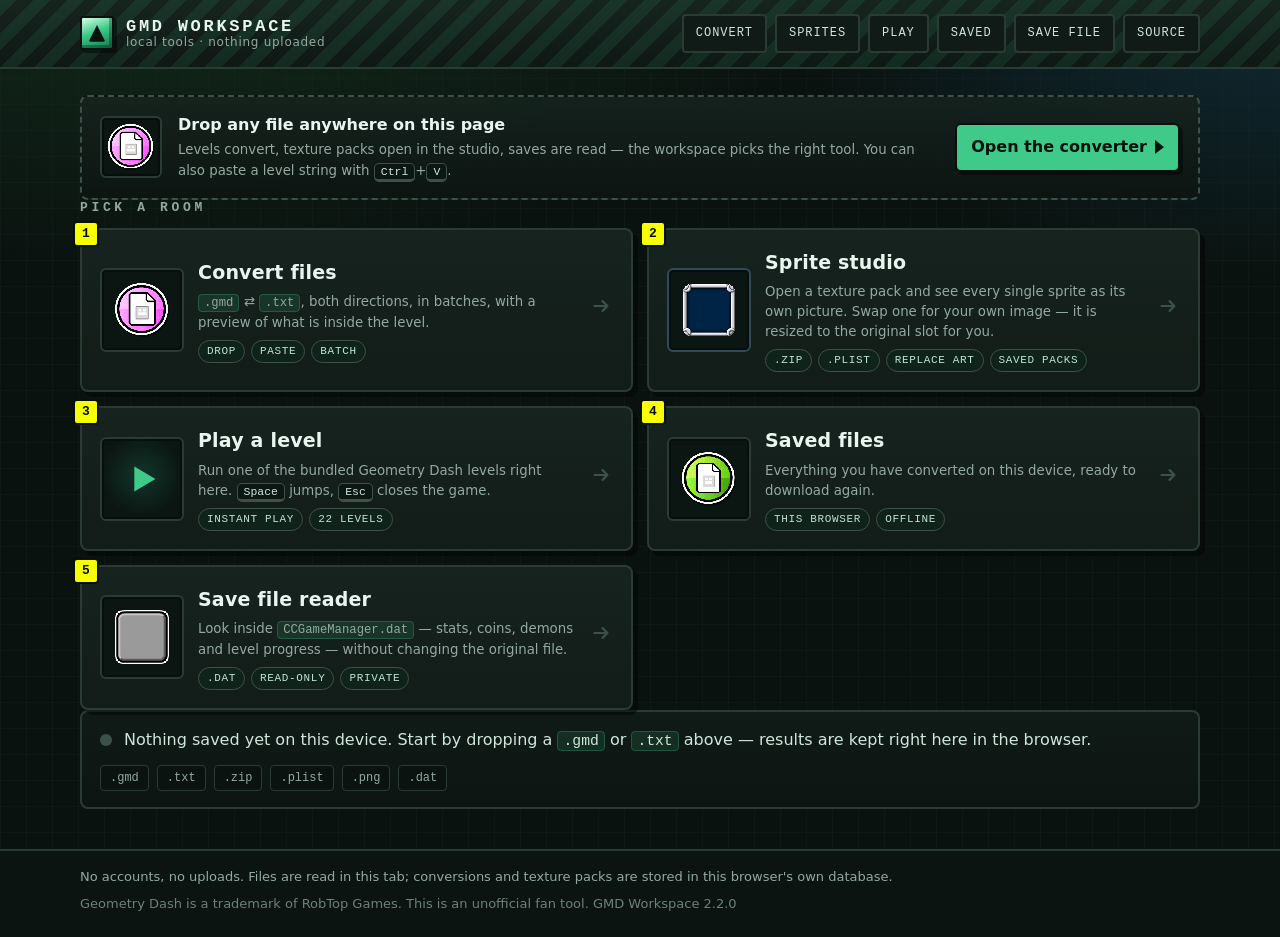
==== app/index.html @ dab75721 "feat(workspace): one page, one stylesheet — all five rooms merged The workspace is now a single docu" ====
<!doctype html>
<html lang="en">
<head>
  <meta charset="utf-8">
  <meta name="viewport" content="width=device-width, initial-scale=1">
  <meta name="theme-color" content="#0b1310">
  <meta name="application-name" content="GMD Workspace">
  <meta name="description" content="A local workspace for Geometry Dash files: convert .gmd and .txt, browse and replace texture-pack sprites, play levels, and read saves. Nothing is uploaded.">
  <meta name="color-scheme" content="dark">
  <link rel="manifest" href="./manifest.webmanifest">
  <link rel="icon" type="image/png" sizes="192x192" href="./assets/icons/icon-192.png">
  <link rel="apple-touch-icon" href="./assets/icons/icon-192.png">
  <title>GMD Workspace — local tools for Geometry Dash files</title>
  <link rel="stylesheet" href="./assets/workspace.css">
  <script src="./app-meta.js"></script>
  <!-- The bundled runtime ships its own inflate + the official level names. -->
  <script src="./play/assets/scripts/libs/pako.min.js"></script>
  <script src="./play/assets/scripts/game/allLevels.js"></script>
  <script>
    // If the module below never runs, say so in plain language instead of a blank page.
    (() => {
      const fail = message => {
        const root = document.getElementById("workspace-root");
        if (!root || root.dataset.ready === "yes") return;
        const box = document.getElementById("workspace-fatal");
        if (!box) return;
        box.hidden = false;
        const pre = box.querySelector("pre");
        if (pre) pre.textContent = String(message || "Unknown startup error").slice(0, 600);
      };
      window.addEventListener("error", event => fail(event.error?.stack || event.message));
      window.addEventListener("unhandledrejection", event => fail(event.reason?.stack || event.reason?.message || event.reason));
      setTimeout(() => fail("The workspace did not finish starting within 8 seconds."), 8000);
    })();
  </script>
  <script type="module" src="./workspace.js"></script>
</head>
<body>
  <svg class="sprite" aria-hidden="true" focusable="false">
    <symbol id="w-play" viewBox="0 0 24 24"><path d="M8 5.5v13l11-6.5z" fill="currentColor"/></symbol>
    <symbol id="w-arrow" viewBox="0 0 24 24"><path d="M5 12h12m0 0-4.5-4.5M17 12l-4.5 4.5" fill="none" stroke="currentColor" stroke-width="2" stroke-linecap="round" stroke-linejoin="round"/></symbol>
    <symbol id="w-key" viewBox="0 0 24 24"><rect x="3.5" y="7" width="17" height="10" rx="2.5" fill="none" stroke="currentColor" stroke-width="1.6"/></symbol>
    <symbol id="i-file" viewBox="0 0 24 24"><path d="M7 3h7l4 4v14H7z" fill="none" stroke="currentColor" stroke-width="1.7" stroke-linejoin="round"/><path d="M14 3v4h4" fill="none" stroke="currentColor" stroke-width="1.7" stroke-linejoin="round"/></symbol>
    <symbol id="i-copy" viewBox="0 0 24 24"><rect x="9" y="9" width="11" height="11" rx="2" fill="none" stroke="currentColor" stroke-width="1.7"/><path d="M15 6.5V6a2 2 0 0 0-2-2H6a2 2 0 0 0-2 2v7a2 2 0 0 0 2 2h.5" fill="none" stroke="currentColor" stroke-width="1.7"/></symbol>
    <symbol id="i-download" viewBox="0 0 24 24"><path d="M12 4v11m0 0 4-4m-4 4-4-4" fill="none" stroke="currentColor" stroke-width="1.8" stroke-linecap="round" stroke-linejoin="round"/><path d="M4 18.5h16" fill="none" stroke="currentColor" stroke-width="1.8" stroke-linecap="round"/></symbol>
    <symbol id="i-check" viewBox="0 0 24 24"><path d="M5 12.5 10 17 19 7" fill="none" stroke="currentColor" stroke-width="2.1" stroke-linecap="round" stroke-linejoin="round"/></symbol>
    <symbol id="i-alert" viewBox="0 0 24 24"><path d="M12 4.5 3.5 20h17z" fill="none" stroke="currentColor" stroke-width="1.7" stroke-linejoin="round"/><path d="M12 10v4.5" fill="none" stroke="currentColor" stroke-width="1.9" stroke-linecap="round"/><circle cx="12" cy="17.3" r="1" fill="currentColor"/></symbol>
    <symbol id="i-play" viewBox="0 0 24 24"><path d="M8 5.5v13l11-6.5z" fill="currentColor"/></symbol>
    <symbol id="i-close" viewBox="0 0 24 24"><path d="m6 6 12 12M18 6 6 18" fill="none" stroke="currentColor" stroke-width="1.9" stroke-linecap="round"/></symbol>
    <symbol id="i-zip" viewBox="0 0 24 24"><path d="M6 3h12v18H6z" fill="none" stroke="currentColor" stroke-width="1.7" stroke-linejoin="round"/><path d="M12 3v3m0 2v2m0 2v2" fill="none" stroke="currentColor" stroke-width="1.7" stroke-linecap="round"/><rect x="10.5" y="16" width="3" height="3" rx=".8" fill="currentColor"/></symbol>
    <symbol id="i-trash" viewBox="0 0 24 24"><path d="M5 7h14M10 7V4.8h4V7m-8 0 .9 12.2h10.2L18 7" fill="none" stroke="currentColor" stroke-width="1.7" stroke-linejoin="round" stroke-linecap="round"/></symbol>
    <symbol id="i-info" viewBox="0 0 24 24"><circle cx="12" cy="12" r="8.5" fill="none" stroke="currentColor" stroke-width="1.7"/><path d="M12 11v5.5" fill="none" stroke="currentColor" stroke-width="1.9" stroke-linecap="round"/><circle cx="12" cy="8" r="1" fill="currentColor"/></symbol>
    <symbol id="i-lock" viewBox="0 0 24 24"><rect x="5" y="10.5" width="14" height="9.5" rx="2" fill="none" stroke="currentColor" stroke-width="1.7"/><path d="M8.5 10.5V8a3.5 3.5 0 0 1 7 0v2.5" fill="none" stroke="currentColor" stroke-width="1.7"/></symbol>
    <symbol id="i-sparkle" viewBox="0 0 24 24"><path d="M12 3.5 13.7 9l5.3 1.7-5.3 1.7L12 18l-1.7-5.6L5 10.7 10.3 9z" fill="currentColor"/></symbol>
    <symbol id="i-swap" viewBox="0 0 24 24"><path d="M4 8h11m0 0-3-3m3 3-3 3M20 16H9m0 0 3-3m-3 3 3 3" fill="none" stroke="currentColor" stroke-width="1.8" stroke-linecap="round" stroke-linejoin="round"/></symbol>
    <symbol id="s-download" viewBox="0 0 24 24"><path d="M12 4v11m0 0 4-4m-4 4-4-4" fill="none" stroke="currentColor" stroke-width="1.8" stroke-linecap="round" stroke-linejoin="round"/><path d="M4 18.5h16" fill="none" stroke="currentColor" stroke-width="1.8" stroke-linecap="round"/></symbol>
    <symbol id="s-close" viewBox="0 0 24 24"><path d="m6 6 12 12M18 6 6 18" fill="none" stroke="currentColor" stroke-width="1.9" stroke-linecap="round"/></symbol>
    <symbol id="s-image" viewBox="0 0 24 24"><rect x="3.5" y="4.5" width="17" height="15" rx="2" fill="none" stroke="currentColor" stroke-width="1.7"/><path d="m5 17 5-5 3.5 3.5L16 13l3 3.5" fill="none" stroke="currentColor" stroke-width="1.7" stroke-linejoin="round"/><circle cx="9" cy="9" r="1.4" fill="currentColor"/></symbol>
    <symbol id="s-swap" viewBox="0 0 24 24"><path d="M4 8h11m0 0-3-3m3 3-3 3M20 16H9m0 0 3-3m-3 3 3 3" fill="none" stroke="currentColor" stroke-width="1.8" stroke-linecap="round" stroke-linejoin="round"/></symbol>
    <symbol id="s-undo" viewBox="0 0 24 24"><path d="M9 8H5V4" fill="none" stroke="currentColor" stroke-width="1.8" stroke-linecap="round" stroke-linejoin="round"/><path d="M5 8a8 8 0 1 1-1 6" fill="none" stroke="currentColor" stroke-width="1.8" stroke-linecap="round"/></symbol>
  </svg>

  <div id="workspace-root" data-ready="no" class="cabinet">
    <header class="cabinet-top">
      <div class="wrap cabinet-top-inner">
        <a class="wordmark" href="#home">
          <span class="wordmark-cube" aria-hidden="true"></span>
          <span class="wordmark-text"><strong>GMD WORKSPACE</strong><small>local tools · nothing uploaded</small></span>
        </a>
        <nav class="cabinet-nav" aria-label="Workspace">
          <a href="#convert" data-view-link="convert">Convert</a>
          <a href="#textures" data-view-link="textures">Sprites</a>
          <a href="#play" data-view-link="play">Play</a>
          <a href="#saved" data-view-link="saved">Saved</a>
          <a href="#save" data-view-link="save">Save file</a>
          <a href="https://github.com/flessan/gmd2txt" rel="noreferrer">Source</a>
        </nav>
      </div>
    </header>

    <main class="wrap cabinet-main">
      <!-- ------------------------------------------------------------- home -->
      <section class="view" id="view-home" data-view="home" aria-label="Workspace">
        <section class="intake" id="intake" aria-label="Drop a file">
          <div class="intake-slot" aria-hidden="true">
            <img src="./play/assets/sprites/import.png" alt="" width="46" height="46">
          </div>
          <div class="intake-copy">
            <strong>Drop any file anywhere on this page</strong>
            <small>Levels convert, texture packs open in the studio, saves are read — the workspace picks the right tool. You can also paste a level string with <kbd>Ctrl</kbd>+<kbd>V</kbd>.</small>
          </div>
          <a class="intake-go" href="#convert">Open the converter<span class="intake-arrow" aria-hidden="true"></span></a>
        </section>

        <section class="rooms" aria-labelledby="rooms-title">
          <h1 id="rooms-title" class="rooms-title">Pick a room</h1>
          <div class="room-grid">
            <a class="room" href="#convert" data-room="1">
              <span class="room-key" aria-hidden="true">1</span>
              <span class="room-art"><img src="./play/assets/sprites/import.png" alt="" width="54" height="54"></span>
              <span class="room-body">
                <strong>Convert files</strong>
                <small><code>.gmd</code> ⇄ <code>.txt</code>, both directions, in batches, with a preview of what is inside the level.</small>
                <span class="room-tags"><em>drop</em><em>paste</em><em>batch</em></span>
              </span>
              <span class="room-go" aria-hidden="true"><svg viewBox="0 0 24 24"><use href="#w-arrow"></use></svg></span>
            </a>

            <a class="room room-sprites" href="#textures" data-room="2">
              <span class="room-key" aria-hidden="true">2</span>
              <span class="room-art"><img src="./play/assets/sprites/square01_001.png" alt="" width="54" height="54"></span>
              <span class="room-body">
                <strong>Sprite studio</strong>
                <small>Open a texture pack and see every single sprite as its own picture. Swap one for your own image — it is resized to the original slot for you.</small>
                <span class="room-tags"><em>.zip</em><em>.plist</em><em>replace art</em><em>saved packs</em></span>
              </span>
              <span class="room-go" aria-hidden="true"><svg viewBox="0 0 24 24"><use href="#w-arrow"></use></svg></span>
            </a>

            <a class="room" href="#play" data-room="3">
              <span class="room-key" aria-hidden="true">3</span>
              <span class="room-art room-art-play"><svg viewBox="0 0 24 24" aria-hidden="true"><use href="#w-play"></use></svg></span>
              <span class="room-body">
                <strong>Play a level</strong>
                <small>Run one of the bundled Geometry Dash levels right here. <kbd>Space</kbd> jumps, <kbd>Esc</kbd> closes the game.</small>
                <span class="room-tags"><em>instant play</em><em>22 levels</em></span>
              </span>
              <span class="room-go" aria-hidden="true"><svg viewBox="0 0 24 24"><use href="#w-arrow"></use></svg></span>
            </a>

            <a class="room" href="#saved" data-room="4">
              <span class="room-key" aria-hidden="true">4</span>
              <span class="room-art"><img src="./play/assets/sprites/export.png" alt="" width="54" height="54"></span>
              <span class="room-body">
                <strong>Saved files</strong>
                <small id="saved-hint">Everything you have converted on this device, ready to download again.</small>
                <span class="room-tags"><em>this browser</em><em>offline</em></span>
              </span>
              <span class="room-go" aria-hidden="true"><svg viewBox="0 0 24 24"><use href="#w-arrow"></use></svg></span>
            </a>

            <a class="room" href="#save" data-room="5">
              <span class="room-key" aria-hidden="true">5</span>
              <span class="room-art"><img src="./play/assets/sprites/GJ_button_04.png" alt="" width="54" height="54"></span>
              <span class="room-body">
                <strong>Save file reader</strong>
                <small>Look inside <code>CCGameManager.dat</code> — stats, coins, demons and level progress — without changing the original file.</small>
                <span class="room-tags"><em>.dat</em><em>read-only</em><em>private</em></span>
              </span>
              <span class="room-go" aria-hidden="true"><svg viewBox="0 0 24 24"><use href="#w-arrow"></use></svg></span>
            </a>
          </div>
        </section>

        <section class="panel" aria-label="This browser">
          <div class="panel-row">
            <span class="panel-led" id="hub-led" aria-hidden="true"></span>
            <p id="hub-status">Checking what is already saved on this device…</p>
          </div>
          <ul class="formats" aria-label="Supported formats">
            <li>.gmd</li><li>.txt</li><li>.zip</li><li>.plist</li><li>.png</li><li>.dat</li>
          </ul>
        </section>
      </section>

      <!-- ---------------------------------------------------------- convert -->
      <section class="view" id="view-convert" data-view="convert" aria-label="Convert level files">
        <section class="hero">
          <h1>Convert Geometry Dash levels — both ways.</h1>
          <p class="lede">
            Drop a <strong>.gmd</strong> file to get the <strong>.txt</strong> level string inside it, or drop a
            <strong>.txt</strong> to build a <strong>.gmd</strong>. Nothing is uploaded — everything happens in this browser tab.
          </p>

          <div id="dropzone" class="drop">
            <span class="drop-icon"><svg class="icon"><use href="#i-file"></use></svg></span>
            <span class="drop-title">Drop your level files here</span>
            <span class="drop-hint">.gmd and .txt · you can drop several at once</span>
            <span class="drop-actions">
              <span class="btn primary" data-role="choose">
                <svg class="icon"><use href="#i-file"></use></svg>Choose files</span>
              <button type="button" class="btn ghost" id="paste-open">
                <svg class="icon"><use href="#i-copy"></use></svg>Paste level text</button>
            </span>
          </div>

          <p class="samples">
            <svg class="icon"><use href="#i-sparkle"></use></svg>
            <label for="sample-select">No file handy? Try a sample level</label>
            <select id="sample-select" aria-label="Load a sample Geometry Dash level"><option value="">Choose a level…</option></select>
          </p>

          <ol class="steps" id="steps">
            <li><span class="step-num">1</span>Drop a <strong>.gmd</strong> or <strong>.txt</strong> level file</li>
            <li><span class="step-num">2</span>We convert it instantly — nothing to set up</li>
            <li><span class="step-num">3</span>Copy the text or download the file</li>
          </ol>
        </section>

        <section id="results" class="results" aria-live="polite" hidden>
          <div class="section-head">
            <h2 id="results-title">Your files</h2>
            <div class="section-actions">
              <button type="button" class="btn ghost small" id="download-all" hidden>
                <svg class="icon"><use href="#i-zip"></use></svg>Download all as .zip</button>
              <button type="button" class="btn link small" id="clear-results">Clear list</button>
            </div>
          </div>
          <div id="result-list" class="result-list"></div>
        </section>

        <section class="help">
          <h2>Questions people actually ask</h2>
          <div class="faq">
            <details>
              <summary>What is a .gmd file?</summary>
              <p>A <strong>.gmd</strong> file is a Geometry Dash level export. It holds the level's data plus its name, creator and song. Tools and mods such as GDShare can import it.</p>
            </details>
            <details>
              <summary>What is a .txt level string?</summary>
              <p>A <strong>.txt</strong> level string is the raw level text. It usually looks like random letters starting with <code>H4sI…</code> because the game compresses it. It is what tools and modded clients that accept level strings expect, and it is a good plain-text backup of a level.</p>
            </details>
            <details>
              <summary>Is my file uploaded anywhere?</summary>
              <p>No. There is no server in this app. Your files are read and converted inside your browser tab, and they keep working if you go offline.</p>
            </details>
            <details>
              <summary>Can I convert the other way too?</summary>
              <p>Yes. Drop a <strong>.txt</strong> file (or paste level text) and you get a <strong>.gmd</strong> file, with the level's name, creator and song filled in automatically when the file contains them.</p>
            </details>
            <details>
              <summary>I dropped a file and nothing happened.</summary>
              <p>Levels convert here; a save file such as <code>CCGameManager.dat</code> is read in the <a href="#save">save file reader</a>, and a texture pack opens in the <a href="#textures">sprite studio</a>. Every room is on the same page — use the menu at the top.</p>
            </details>
            <details>
              <summary>Why is my .txt file so hard to read?</summary>
              <p>That is normal — level strings are compressed. Open <em>Details</em> on a result and choose <em>Readable text</em> to see the decoded version.</p>
            </details>
            <details>
              <summary>Where did my converted files go?</summary>
              <p>Downloads go wherever your browser saves downloads. The app also keeps a private copy of your last conversions in this browser's storage (see <a href="#saved">Saved files</a>) so you can download them again. Deleting them there does not touch your original files.</p>
            </details>
          </div>
        </section>
      </section>

      <!-- --------------------------------------------------------- textures -->
      <section class="view" id="view-textures" data-view="textures" aria-label="Sprite studio">
        <div class="studio-bar">
          <div class="studio-title">
            <strong>Sprite studio</strong>
            <span id="pack-name">No pack open</span>
          </div>
          <div class="studio-actions">
            <button type="button" class="btn ghost" id="open-pack">Open pack…</button>
            <button type="button" class="btn ghost" id="open-sprites" hidden>Import PNG / PLIST</button>
            <button type="button" class="btn primary" id="download-pack" hidden>Download updated pack (.zip)</button>
          </div>
        </div>

        <p class="studio-status" id="studio-status">Drop a <code>.zip</code>, <code>.png</code> or <code>.plist</code> anywhere on this page.</p>

        <section class="saved-packs" id="saved-packs" hidden></section>

        <section class="empty" id="empty-state">
          <div class="empty-slot"><img src="./play/assets/sprites/import.png" alt="" width="56" height="56"></div>
          <h1>Open a texture pack to see every sprite</h1>
          <p>Drop a <code>.zip</code> texture pack, a matching <code>.png</code> + <code>.plist</code> pair, or loose sprite images anywhere on this page. Every sprite in the atlas is cut out and shown as its own picture, with its real pixel size.</p>
          <div class="empty-actions">
            <button type="button" class="btn primary" id="choose-pack">Choose files</button>
            <button type="button" class="btn ghost" id="choose-folder">Choose a folder</button>
            <button type="button" class="btn ghost" id="open-bundled">Try the bundled game sheets</button>
          </div>
          <small class="empty-note">Everything stays in this browser. Replacing a sprite never touches your original files.</small>
        </section>

        <section class="browser" id="browser" hidden>
          <div class="toolbar">
            <label class="search-wrap">
              <input id="sprite-search" class="search" type="search" placeholder="Search sprites by name" aria-label="Search sprites by name">
            </label>
            <label class="select-wrap">Sheet
              <select id="sheet-filter"></select>
            </label>
            <label class="select-wrap">Sort
              <select id="sprite-sort">
                <option value="sheet">Sheet order</option>
                <option value="name">Name</option>
                <option value="size-desc">Biggest first</option>
                <option value="size-asc">Smallest first</option>
                <option value="edited">Edited first</option>
              </select>
            </label>
            <label class="check-wrap"><input type="checkbox" id="only-edited"> Edited only</label>
            <span class="count" id="sprite-count"></span>
            <button type="button" class="btn ghost small" id="split-sheet" hidden>Export this sheet as separate PNGs (.zip)</button>
          </div>

          <div class="grid" id="sprite-grid" role="list"></div>
          <button type="button" class="btn ghost load-more" id="load-more" hidden>Show more sprites</button>
        </section>

        <section class="detail" id="detail" hidden aria-label="Sprite details">
          <div class="detail-head">
            <div class="detail-name">
              <strong id="detail-title">Sprite</strong>
              <span id="detail-sub" class="muted"></span>
            </div>
            <div class="detail-head-actions">
              <button type="button" class="btn ghost small" id="detail-download">Download this PNG</button>
              <button type="button" class="btn ghost small danger" id="detail-revert" hidden>Undo my replacement</button>
              <button type="button" class="btn ghost small" id="detail-close">Close</button>
            </div>
          </div>

          <div class="detail-body">
            <figure class="detail-preview">
              <div class="checker"><canvas id="detail-canvas" role="img" aria-label="Sprite preview"></canvas></div>
              <figcaption id="detail-caption" class="muted"></figcaption>
            </figure>

            <dl class="facts" id="detail-facts"></dl>

            <div class="replace">
              <h2>Replace this sprite</h2>
              <p class="muted">Choose a picture — it is scaled to fit this sprite's slot for you. The rest of the pack is untouched, and you can undo at any time.</p>
              <div class="replace-drop" id="replace-drop">
                <input type="file" id="replace-input" accept="image/*" hidden>
                <button type="button" class="btn primary" id="replace-choose">Choose an image</button>
                <span class="muted small">or drop it here</span>
              </div>
              <div class="replace-preview" id="replace-preview" hidden>
                <figure>
                  <div class="checker small"><img id="replace-source" alt="Your image"></div>
                  <figcaption id="replace-source-caption" class="muted"></figcaption>
                </figure>
                <span class="replace-arrow" aria-hidden="true">→</span>
                <figure>
                  <div class="checker small"><canvas id="replace-result" role="img" aria-label="Result in the sprite slot"></canvas></div>
                  <figcaption id="replace-result-caption" class="muted"></figcaption>
                </figure>
              </div>
              <div class="replace-modes" id="replace-modes" hidden role="radiogroup" aria-label="How the image fits">
                <label><input type="radio" name="fit" value="contain" checked> Fit inside <small>whole picture, transparent edges</small></label>
                <label><input type="radio" name="fit" value="cover"> Fill the slot <small>keeps the middle, crops the rest</small></label>
                <label><input type="radio" name="fit" value="stretch"> Stretch to size <small>fills exactly, may distort</small></label>
                <label><input type="radio" name="fit" value="exact"> Keep as-is <small>only if it is already the same size</small></label>
              </div>
              <div class="replace-actions" id="replace-actions" hidden>
                <button type="button" class="btn primary" id="replace-apply">Use this image</button>
                <button type="button" class="btn ghost" id="replace-cancel">Cancel</button>
              </div>
            </div>
          </div>
        </section>
      </section>

      <!-- ------------------------------------------------------------- play -->
      <section class="view" id="view-play" data-view="play" aria-label="Play a level">
        <div class="view-head">
          <h1>Play a level</h1>
          <p class="lede">The bundled Geometry Dash runtime runs here, inside the workspace. <kbd>Space</kbd> jumps, <kbd>Esc</kbd> closes the game. Nothing to install.</p>
        </div>
        <div class="level-grid" id="level-grid" role="list"></div>
      </section>

      <!-- ------------------------------------------------------------ saved -->
      <section class="view" id="view-saved" data-view="saved" aria-label="Saved files">
        <div class="view-head">
          <h1>Saved files <span class="badge" id="saved-count">0</span></h1>
          <p class="lede">Your converted levels stay on this device so you can grab them again later — even offline. Deleting them here never touches your original files.</p>
        </div>
        <div class="saved-body">
          <ul id="saved-list" class="saved-list"></ul>
          <div class="saved-foot">
            <span id="saved-size" class="muted small"></span>
            <button type="button" class="btn link small" id="clear-saved">Delete saved files</button>
          </div>
        </div>
      </section>

      <!-- ------------------------------------------------------- save reader -->
      <section class="view" id="view-save" data-view="save" aria-label="Save file reader">
        <div class="view-head">
          <h1>Save file reader</h1>
          <p class="lede">Drop <code>CCGameManager.dat</code> (or any <code>.dat</code> from Geometry Dash) to read your stats, coins, demons and level progress. The file is only read — nothing is written back.</p>
        </div>
        <div class="save-drop" id="save-drop">
          <input type="file" id="save-input" accept=".dat,application/octet-stream" hidden>
          <span class="save-drop-icon" aria-hidden="true"><svg class="icon"><use href="#i-lock"></use></svg></span>
          <span class="save-drop-title">Drop a <code>.dat</code> save file here</span>
          <span class="save-drop-hint">or</span>
          <button type="button" class="btn primary" id="save-choose">Choose a save file</button>
        </div>
        <div id="save-report" class="save-report" hidden></div>
      </section>

      <div id="workspace-fatal" class="fatal" hidden>
        <h2>The workspace could not start</h2>
        <p>Your browser loaded this page but did not run the app. Open it from a normal web address (http:// or https://) rather than a file, then reload.</p>
        <details><summary>Technical detail</summary><pre></pre></details>
      </div>
    </main>

    <footer class="cabinet-foot">
      <div class="wrap">
        <p>No accounts, no uploads. Files are read in this tab; conversions and texture packs are stored in this browser's own database.</p>
        <p class="cabinet-foot-meta">Geometry Dash is a trademark of RobTop Games. This is an unofficial fan tool. <span id="version-label"></span></p>
      </div>
    </footer>
  </div>

  <dialog id="paste-dialog" class="sheet">
    <form method="dialog" class="sheet-inner" id="paste-form">
      <div class="sheet-head">
        <h2>Paste a level string</h2>
        <button type="button" class="btn icon ghost" data-close aria-label="Close">
          <svg class="icon"><use href="#i-close"></use></svg></button>
      </div>
      <p class="muted">Copy a level string out of Geometry Dash or another tool, paste it below, and press Convert. It usually starts with <code>H4sI</code>, but readable level text works too.</p>
      <textarea id="paste-text" rows="7" spellcheck="false" placeholder="H4sIAAAAAAAAA…" aria-label="Level string"></textarea>
      <div class="sheet-actions">
        <span class="muted small" id="paste-status"></span>
        <span class="spacer"></span>
        <button type="button" class="btn ghost" data-close>Cancel</button>
        <button type="submit" class="btn primary" id="paste-convert">
          <svg class="icon"><use href="#i-swap"></use></svg>Convert</button>
      </div>
    </form>
  </dialog>

  <section id="player-overlay" class="player-overlay is-parked" role="dialog" aria-modal="true" aria-label="Level preview" tabindex="-1">
    <div class="player-bar">
      <span class="player-title" id="player-title">Level preview</span>
      <span class="player-status muted small" id="player-status"></span>
      <span class="spacer"></span>
      <button type="button" class="btn ghost small" id="player-close">
        <svg class="icon"><use href="#i-close"></use></svg>Close</button>
    </div>
    <div class="player-viewport">
      <div id="player-stage" class="player-stage"></div>
      <div class="player-loading" id="player-loading">
        <span class="spinner" aria-hidden="true"></span>
        <p>Starting the bundled Geometry Dash runtime…</p>
        <small id="player-loading-hint">Levels start by themselves — no extra clicks needed.</small>
      </div>
    </div>
  </section>

  <div id="toasts" class="toasts" aria-live="polite" aria-atomic="false"></div>
  <div id="studio-toast" class="studio-toast" role="status" aria-live="polite" hidden></div>

  <input type="file" id="file-input" accept=".gmd,.txt,text/plain,application/octet-stream" multiple hidden>
  <input type="file" id="pack-input" accept=".zip,.png,.plist,image/png,application/zip,application/xml,text/xml" multiple hidden>
  <input type="file" id="folder-input" accept=".zip,.png,.plist,image/png,application/zip,application/xml,text/xml" webkitdirectory directory multiple hidden>
</body>
</html>
---- app/assets/workspace.css ----
/* GMD Workspace — the single stylesheet for the whole application.
 *
 * One page, one stylesheet: the shell and every room live in this file.
 *   · shell ............... cabinet, intake, rooms, panels (the landing view)
 *   · shared controls ..... buttons, form controls, focus rings
 *   · rooms ............... converter (+ saved files), sprite studio, play, save reader
 *   · page-level .......... paste dialog, player overlay, toasts
 *
 * No external fonts, so the workspace looks the same offline. */

/* GMD Workspace — the landing cabinet.
   Deliberately not a marketing page: it reads like the front panel of a piece
   of kit. Hard edges, chunky pressable buttons, GD-palette accents, and the
   bundled sprite art doing the artwork. No web fonts, so it works offline. */

:root {
  color-scheme: dark;
  --ink: #e9f5ef;
  --muted: #93a9a0;
  --panel: #121c18;
  --panel-2: #16231e;
  --panel-3: #0d1512;
  --line: #2a3b33;
  --line-bright: #3c5248;
  --green: #3fca8a;
  --green-deep: #0f7a4d;
  --blue: #3cadf5;
  --danger: #ef8b83;
  --gold: #f8ff00;
  --shadow: 5px 5px 0 rgba(0, 0, 0, .45);
  --mono: ui-monospace, SFMono-Regular, "SF Mono", Menlo, Consolas, "Liberation Mono", monospace;
  font-family: system-ui, -apple-system, "Segoe UI", Roboto, "Helvetica Neue", Arial, sans-serif;
  -webkit-text-size-adjust: 100%;
}

* { box-sizing: border-box; }
[hidden] { display: none !important; }
html, body { margin: 0; padding: 0; }
body {
  min-height: 100vh;
  color: var(--ink);
  background:
    radial-gradient(1200px 600px at 12% -10%, #14301f 0%, transparent 60%),
    radial-gradient(900px 500px at 100% 0%, #102a35 0%, transparent 55%),
    repeating-linear-gradient(0deg, rgba(255,255,255,.022) 0 1px, transparent 1px 26px),
    repeating-linear-gradient(90deg, rgba(255,255,255,.022) 0 1px, transparent 1px 26px),
    #0a120f;
}
.wrap { width: min(1120px, 100% - 40px); margin: 0 auto; }
img { image-rendering: pixelated; }
.sprite { position: absolute; width: 0; height: 0; overflow: hidden; }
a { color: inherit; }
code, kbd { font-family: var(--mono); font-size: .92em; }
code { background: rgba(63, 202, 138, .12); border: 1px solid rgba(63, 202, 138, .25); border-radius: 4px; padding: 1px 5px; }
kbd {
  background: #0c1613; border: 1px solid var(--line-bright); border-bottom-width: 3px;
  border-radius: 5px; padding: 1px 6px; font-size: .86em; color: #cfe6db;
}

/* ---------------------------------------------------------------- top bar */
.cabinet-top {
  border-bottom: 2px solid var(--line);
  background:
    repeating-linear-gradient(135deg, rgba(63, 202, 138, .10) 0 12px, transparent 12px 24px),
    linear-gradient(180deg, #16241e, #0e1815);
}
.cabinet-top-inner { display: flex; align-items: center; gap: 16px; padding: 14px 0; flex-wrap: wrap; }
.wordmark { display: flex; align-items: center; gap: 12px; text-decoration: none; }
.wordmark-cube {
  width: 34px; height: 34px; flex: none; border-radius: 3px;
  background: linear-gradient(160deg, #d8ffe9, var(--green) 45%, var(--green-deep));
  border: 2px solid #07110d; box-shadow: inset -3px -3px 0 rgba(0, 0, 0, .28), 3px 3px 0 rgba(0, 0, 0, .45);
  position: relative;
}
.wordmark-cube::after {
  content: ""; position: absolute; inset: 22% 22% 22% 22%;
  background: #07110d; border-radius: 2px;
  clip-path: polygon(50% 0, 100% 100%, 0 100%);
}
.wordmark-text { display: flex; flex-direction: column; line-height: 1.15; }
.wordmark-text strong { font-family: var(--mono); font-size: 17px; letter-spacing: .16em; }
.wordmark-text small { color: var(--muted); font-size: 12px; letter-spacing: .06em; }
.cabinet-nav { margin-left: auto; display: flex; gap: 8px; flex-wrap: wrap; }
.cabinet-nav a {
  font-family: var(--mono); font-size: 12px; letter-spacing: .08em; text-transform: uppercase;
  text-decoration: none; color: #cfe6db; padding: 8px 12px; border: 2px solid var(--line); border-radius: 4px;
  background: #101a16;
}
.cabinet-nav a:hover { border-color: var(--green); color: var(--green); }

.cabinet-main { padding: 26px 0 40px; display: grid; gap: 26px; }

/* ---------------------------------------------------------------- intake */
.intake {
  display: grid; grid-template-columns: auto 1fr auto; align-items: center; gap: 16px;
  padding: 16px 18px;
  border: 2px dashed var(--line-bright); border-radius: 8px;
  background: linear-gradient(180deg, rgba(22, 35, 30, .92), rgba(13, 21, 18, .92));
  transition: border-color .12s ease, background .12s ease, transform .12s ease;
}
.intake.is-over {
  border-color: var(--green); border-style: solid;
  background: linear-gradient(180deg, rgba(27, 58, 44, .95), rgba(13, 30, 23, .95));
  transform: translateY(-1px);
}
.intake-slot {
  width: 62px; height: 62px; display: grid; place-items: center; flex: none;
  border: 2px solid var(--line); border-radius: 6px; background: #0b1512;
  box-shadow: inset 0 0 0 2px rgba(0,0,0,.4);
}
.intake-copy { display: grid; gap: 3px; min-width: 0; }
.intake-copy strong { font-size: 16px; }
.intake-copy small { color: var(--muted); }
.intake-go {
  display: inline-flex; align-items: center; gap: 8px; text-decoration: none; white-space: nowrap;
  font-weight: 700; color: #06120d; background: var(--green);
  border: 2px solid #07110d; border-radius: 6px; padding: 10px 14px; box-shadow: 3px 3px 0 rgba(0,0,0,.45);
}
.intake-go:hover { background: #55d99a; }
.intake-arrow { width: 0; height: 0; border-left: 9px solid currentColor; border-top: 7px solid transparent; border-bottom: 7px solid transparent; }

/* ----------------------------------------------------------------- rooms */
.rooms-title {
  font-family: var(--mono); font-size: 13px; letter-spacing: .28em; text-transform: uppercase;
  color: var(--muted); margin: 0 0 12px; font-weight: 600;
}
.room-grid { display: grid; grid-template-columns: repeat(2, minmax(0, 1fr)); gap: 14px; }
.room {
  position: relative; display: grid; grid-template-columns: auto 1fr auto; align-items: center; gap: 14px;
  padding: 18px 16px 18px 18px; min-height: 118px;
  text-decoration: none; color: inherit;
  border: 2px solid var(--line); border-radius: 8px;
  background: linear-gradient(180deg, var(--panel-2), var(--panel));
  box-shadow: var(--shadow);
  transition: transform .08s ease, box-shadow .08s ease, border-color .12s ease;
}
.room:hover { border-color: var(--green); transform: translate(-1px, -1px); box-shadow: 7px 7px 0 rgba(0,0,0,.45); }
.room:active { transform: translate(3px, 3px); box-shadow: 2px 2px 0 rgba(0,0,0,.45); }
.room:focus-visible { outline: 3px solid var(--blue); outline-offset: 3px; }
.room-key {
  position: absolute; top: -9px; left: -9px; width: 26px; height: 26px;
  display: grid; place-items: center; font-family: var(--mono); font-size: 13px; font-weight: 700;
  color: #06120d; background: var(--gold); border: 2px solid #07110d; border-radius: 4px;
}
.room-art {
  width: 84px; height: 84px; flex: none; display: grid; place-items: center;
  border: 2px solid var(--line); border-radius: 6px; background: #0b1512;
  box-shadow: inset 0 0 0 2px rgba(0,0,0,.35);
}
.room-art img { max-width: 62px; max-height: 62px; }
.room-art-play { color: var(--green); background: radial-gradient(circle at 50% 45%, #12352a, #0b1512 70%); }
.room-art-play svg { width: 46px; height: 46px; }
.room-body { display: grid; gap: 5px; min-width: 0; }
.room-body strong { font-size: 19px; letter-spacing: .01em; }
.room-body small { color: var(--muted); line-height: 1.5; }
.room-tags { display: flex; flex-wrap: wrap; gap: 6px; margin-top: 2px; }
.room-tags em {
  font-style: normal; font-family: var(--mono); font-size: 11px; letter-spacing: .06em; text-transform: uppercase;
  color: #bfe3d2; background: #10231b; border: 1px solid var(--line-bright); border-radius: 999px; padding: 2px 8px;
}
.room-go { color: var(--line-bright); }
.room:hover .room-go { color: var(--green); }
.room-go svg { width: 26px; height: 26px; }
.room-sprites .room-art { border-color: #2f4a58; }

/* ----------------------------------------------------------------- panel */
.panel {
  display: grid; gap: 12px; padding: 16px 18px;
  border: 2px solid var(--line); border-radius: 8px; background: linear-gradient(180deg, #101a16, #0c1512);
}
.panel-row { display: flex; align-items: center; gap: 12px; }
.panel-row p { margin: 0; color: #cfe6db; }
.panel-led {
  width: 12px; height: 12px; flex: none; border-radius: 50%;
  background: var(--green); box-shadow: 0 0 0 3px rgba(63, 202, 138, .18), 0 0 10px rgba(63, 202, 138, .8);
}
.panel-led.is-empty { background: var(--line-bright); box-shadow: none; }
.panel a { color: var(--green); }
.formats { list-style: none; display: flex; flex-wrap: wrap; gap: 8px; margin: 0; padding: 0; }
.formats li {
  font-family: var(--mono); font-size: 12px; color: var(--muted);
  border: 1px solid var(--line); border-radius: 4px; padding: 3px 9px; background: #0a1310;
}

/* ------------------------------------------------------------------ foot */
.cabinet-foot { border-top: 2px solid var(--line); background: #0b1411; }
.cabinet-foot .wrap { padding: 16px 0 22px; display: grid; gap: 6px; }
.cabinet-foot p { margin: 0; color: var(--muted); font-size: 13px; line-height: 1.6; }
.cabinet-foot-meta { color: #6d8078 !important; }

/* ----------------------------------------------------------------- toast */

/* ----------------------------------------------------------------- fatal */
.fatal { border: 2px solid #6b2e2a; background: #1d1210; border-radius: 8px; padding: 18px; }
.fatal h2 { margin: 0 0 8px; font-size: 20px; }
.fatal p { color: #f0c9c5; margin: 0 0 10px; }
.fatal pre { overflow: auto; font-size: 12px; color: #ffd9d5; }

/* ------------------------------------------------------------ responsive */
@media (max-width: 860px) {
  .room-grid { grid-template-columns: minmax(0, 1fr); }
  .intake { grid-template-columns: auto 1fr; }
  .intake-go { grid-column: 1 / -1; justify-content: center; }
}
@media (max-width: 520px) {
  .wrap { width: min(1120px, 100% - 24px); }
  .room { min-height: 0; padding: 14px; }
  .room-art { width: 62px; height: 62px; }
  .room-art img { max-width: 46px; max-height: 46px; }
  .room-body strong { font-size: 17px; }
  .wordmark-text strong { font-size: 15px; }
}

@media (prefers-reduced-motion: reduce) {
  .room, .intake { transition: none; }
}

/* ------------------------------------------------- one page, five rooms */
/* Primitives the rooms share. */
h1, h2, h3 { margin: 0; line-height: 1.25; letter-spacing: -.01em; }
p { margin: 0; }
button { font: inherit; color: inherit; }
body { font-size: 16px; line-height: 1.55; }
.muted { color: var(--muted); }
.small { font-size: 13px; }
.spacer { flex: 1 1 auto; }
.icon { width: 18px; height: 18px; flex: 0 0 auto; }
/* The workspace is a single page: these sections are the rooms. */
.view { display: none; }
.view.is-active { display: block; }
.view-head { display: grid; gap: 6px; margin: 0 0 18px; }
.view-head h1 { font-size: clamp(24px, 4vw, 32px); }
.cabinet-nav a[aria-current="page"] { border-color: var(--green); color: var(--green); background: rgba(63, 202, 138, .12); }
.cabinet-main { min-height: 60vh; }
#view-convert.is-active { display: grid; gap: 34px; align-content: start; }
#view-textures.is-active { display: grid; gap: 18px; align-content: start; }
#view-play.is-active, #view-save.is-active, #view-saved.is-active { display: grid; gap: 18px; align-content: start; }
.view-head { margin-bottom: 0; }

/* ------------------------------------------------------------ controls */
.btn {
  display: inline-flex; align-items: center; justify-content: center; gap: 8px;
  font: inherit; font-weight: 600; cursor: pointer; color: var(--ink); text-decoration: none;
  background: #182620; border: 2px solid var(--line-bright); border-radius: 6px; padding: 9px 14px;
  white-space: nowrap;
  transition: border-color .14s ease, color .14s ease, background .14s ease, transform .06s ease;
}
.btn:hover { border-color: var(--green); color: var(--green); }
.btn:active { transform: translate(2px, 2px); }
.btn:focus-visible { outline: 3px solid var(--blue); outline-offset: 2px; }
.btn.primary { background: var(--green); border-color: #07110d; color: #06120d; }
.btn.primary:hover { background: #55d99a; color: #06120d; }
.btn.ghost { background: #101a16; }
.btn.danger { color: var(--danger); border-color: #4d2a27; }
.btn.danger:hover { color: #ffb3ad; border-color: var(--danger); }
.btn.link { border-color: transparent; background: transparent; color: var(--muted); padding: 8px 6px; text-decoration: underline; text-underline-offset: 3px; }
.btn.link:hover { color: var(--green); }
.btn.small { padding: 6px 10px; font-size: 13px; }
.btn.small.is-active { border-color: var(--blue); color: var(--blue); }
.btn.icon { padding: 8px; }
.btn[disabled] { opacity: .55; pointer-events: none; }

select, textarea, input[type="text"], input[type="search"] {
  font: inherit; color: var(--ink); background: #0e1a15;
  border: 2px solid var(--line-bright); border-radius: 6px; padding: 8px 10px;
}
select:focus-visible, textarea:focus-visible, input:focus-visible,
summary:focus-visible, .btn:focus-visible { outline: 3px solid color-mix(in srgb, var(--green) 55%, transparent); outline-offset: 2px; }

/* The studio keeps its own plain-language toast; keep it clear of the stack. */
.studio-toast { bottom: 88px; }

/* ------------------------------------------------------------- play room */
.level-grid { display: grid; grid-template-columns: repeat(auto-fill, minmax(250px, 1fr)); gap: 12px; }
.level {
  display: grid; grid-template-columns: auto 1fr auto; align-items: center; gap: 12px;
  padding: 12px 14px; text-align: left; cursor: pointer; color: inherit; font: inherit;
  background: var(--panel); border: 2px solid var(--line); border-radius: 8px;
  transition: border-color .14s ease, transform .08s ease, box-shadow .14s ease;
}
.level:hover { border-color: var(--green); transform: translate(-2px, -2px); box-shadow: var(--shadow); }
.level:focus-visible { outline: 3px solid var(--blue); outline-offset: 2px; }
.level-key { font-family: var(--mono); font-size: 12px; color: var(--green); border: 1px solid var(--line-bright); border-radius: 4px; padding: 3px 7px; }
.level-body { display: grid; gap: 2px; min-width: 0; }
.level-body strong { font-size: 15px; }
.level-body small { color: var(--muted); font-size: 12px; }
.level-play { display: grid; place-items: center; width: 30px; height: 30px; border-radius: 50%; background: rgba(63, 202, 138, .14); color: var(--green); }
.level-play svg { width: 18px; height: 18px; }
.level.is-loading { opacity: .55; }

/* ---------------------------------------------------- save reader room */
.save-drop {
  display: grid; justify-items: center; gap: 10px; padding: 34px 22px; text-align: center; cursor: pointer;
  border: 2px dashed var(--line-bright); border-radius: 10px;
  background: linear-gradient(180deg, rgba(22, 35, 30, .9), rgba(13, 21, 18, .9));
}
.save-drop:hover, .save-drop.is-over { border-style: solid; border-color: var(--green); background: linear-gradient(180deg, rgba(27, 58, 44, .95), rgba(13, 30, 23, .95)); }
.save-drop-icon { display: grid; place-items: center; width: 46px; height: 46px; border-radius: 50%; border: 2px solid var(--line-bright); color: var(--green); }
.save-drop-icon .icon { width: 22px; height: 22px; }
.save-drop-title { font-weight: 600; }
.save-drop-hint { color: var(--muted); font-size: 13px; }
.save-report { display: grid; gap: 16px; margin-top: 20px; }
.save-file-head { display: flex; align-items: flex-start; justify-content: space-between; gap: 14px; flex-wrap: wrap; }
.save-file-head h2 { margin: 0 0 4px; }
.save-columns { display: grid; grid-template-columns: repeat(auto-fit, minmax(280px, 1fr)); gap: 14px; }
.save-card { display: grid; gap: 10px; padding: 14px 16px; border: 1px solid var(--line); border-radius: 10px; background: var(--panel); }
.save-card h3 { margin: 0; font-family: var(--mono); font-size: 12px; letter-spacing: .1em; text-transform: uppercase; color: var(--green); }
.save-card dl { display: grid; gap: 6px; margin: 0; }
.save-card dl div { display: flex; align-items: baseline; justify-content: space-between; gap: 12px; border-bottom: 1px dashed var(--line); padding-bottom: 5px; }
.save-card dt { color: var(--muted); font-size: 13px; }
.save-card dd { margin: 0; font-family: var(--mono); font-size: 13px; font-weight: 600; }
.save-levels { list-style: none; display: grid; gap: 6px; margin: 0; padding: 0; max-height: 420px; overflow: auto; }
.save-levels li { display: flex; align-items: center; justify-content: space-between; gap: 12px; border-bottom: 1px dashed var(--line); padding-bottom: 5px; }
.save-levels .name { display: grid; gap: 1px; min-width: 0; }
.save-levels .name small { color: var(--muted); font-size: 12px; }
.save-levels .progress { font-family: var(--mono); color: var(--green); }
.save-error { display: grid; gap: 8px; padding: 16px; border: 2px solid #6b2e2a; border-radius: 8px; background: #1d1210; }
.save-extra { border-top: 1px solid var(--line); padding-top: 12px; }
.save-extra summary { cursor: pointer; font-weight: 600; }
.save-extra pre { max-height: 320px; overflow: auto; margin: 10px 0 0; padding: 10px; border: 1px solid var(--line); border-radius: 6px; background: #0d1512; font-size: 12px; }
.save-note { display: flex; align-items: center; gap: 8px; color: var(--muted); font-size: 13px; }
.save-note .icon { color: var(--green); }

/* ------------------------------------------- converter/saved room tokens */
/* The converter was written for its own page; inside the cabinet it uses the
   same dark palette as everything else. */
#view-convert, #view-saved {
  color-scheme: dark;
  --bg: transparent;
  --bg-glow: transparent;
  --surface: #16211d;
  --surface-soft: #1a2723;
  --ink: #e9f2ed;
  --muted: #9db3a9;
  --line: #26352e;
  --line-strong: #33463d;
  --accent: #3fca8a;
  --accent-hover: #55d99a;
  --accent-ink: #08201a;
  --accent-soft: #142a22;
  --danger: #ef8b83;
  --danger-soft: #2a1a18;
  --warn: #e0b264;
  --warn-soft: #2a2213;
  --shadow: 0 14px 34px rgba(0, 0, 0, .35);
  --shadow-soft: 0 2px 10px rgba(0, 0, 0, .25);
  --radius: 16px;
  --radius-small: 10px;
}
#view-saved .saved-body { display: grid; gap: 14px; }

/* The studio's saved packs sit at the top of its room, not inside the empty state. */
#view-textures .saved-packs {
  justify-content: flex-start; margin: 0 0 16px; padding: 12px 14px;
  border: 2px solid var(--line); border-radius: 8px; background: var(--panel);
}

/* ===================== converter room (scoped) ===================== */
#view-convert body.has-overlay { overflow: hidden; }
#view-convert .hero { padding: 34px 0 8px; text-align: center; }
#view-convert .hero h1 { font-size: clamp(28px, 4.6vw, 42px); letter-spacing: -.025em; }
#view-convert .lede { max-width: 640px; margin: 14px auto 0; color: var(--muted); font-size: 17px; }
#view-convert .lede strong { color: var(--ink); }
#view-convert .drop {
  position: relative;
  display: flex;
  flex-direction: column;
  align-items: center;
  gap: 8px;
  margin: 28px auto 0;
  padding: 34px 22px 26px;
  border: 2px dashed var(--line-strong);
  border-radius: 24px;
  background: var(--surface);
  box-shadow: var(--shadow-soft);
  transition: border-color .15s ease, background .15s ease, transform .15s ease;
}
#view-convert .drop:hover { border-color: var(--accent); }
#view-convert .drop.is-over { border-color: var(--accent); background: var(--accent-soft); transform: translateY(-1px); }
#view-convert .drop-icon {
  display: grid;
  place-items: center;
  width: 54px;
  height: 54px;
  border-radius: 50%;
  background: var(--accent-soft);
  color: var(--accent);
  margin-bottom: 2px;
}
#view-convert .drop-icon .icon { width: 26px; height: 26px; }
#view-convert .drop-title { font-size: 20px; font-weight: 700; letter-spacing: -.01em; }
#view-convert .drop-hint { color: var(--muted); font-size: 14px; }
#view-convert .drop-actions { display: flex; flex-wrap: wrap; gap: 10px; justify-content: center; margin-top: 10px; }
#view-convert .samples {
  display: flex;
  flex-wrap: wrap;
  align-items: center;
  justify-content: center;
  gap: 8px;
  margin-top: 14px;
  color: var(--muted);
  font-size: 14px;
}
#view-convert .samples .icon { color: var(--accent); }
#view-convert .steps {
  display: grid;
  grid-template-columns: repeat(3, 1fr);
  gap: 10px;
  margin: 22px 0 0;
  padding: 0;
  list-style: none;
  text-align: left;
}
#view-convert .steps li {
  display: flex;
  gap: 10px;
  align-items: flex-start;
  padding: 12px 14px;
  border: 1px solid var(--line);
  border-radius: var(--radius-small);
  background: var(--surface-soft);
  color: var(--muted);
  font-size: 14px;
}
#view-convert .steps strong { color: var(--ink); }
#view-convert .step-num {
  display: grid;
  place-items: center;
  flex: 0 0 auto;
  width: 22px;
  height: 22px;
  border-radius: 50%;
  background: var(--accent);
  color: var(--accent-ink);
  font-size: 12.5px;
  font-weight: 700;
}
#view-convert .results { margin-top: 26px; scroll-margin-top: 84px; }
#view-convert .section-head { display: flex; align-items: center; gap: 12px; flex-wrap: wrap; margin-bottom: 14px; }
#view-convert .section-head h2 { font-size: 20px; }
#view-convert .section-actions { margin-left: auto; display: flex; gap: 8px; align-items: center; flex-wrap: wrap; }
#view-convert .result-list { display: grid; gap: 14px; }
#view-convert .card {
  border: 1px solid var(--line);
  border-radius: var(--radius);
  background: var(--surface);
  box-shadow: var(--shadow-soft);
  overflow: hidden;
}
#view-convert .card.is-error { border-color: color-mix(in srgb, var(--danger) 35%, var(--line)); background: var(--danger-soft); }
#view-convert .card.is-busy { opacity: .85; }
#view-convert .card-body { padding: 16px 18px; display: grid; gap: 12px; }
#view-convert .card-head { display: flex; align-items: flex-start; gap: 12px; }
#view-convert .card-heading { min-width: 0; flex: 1 1 auto; }
#view-convert .card-heading h3 {
  font-size: 18px;
  overflow: hidden;
  text-overflow: ellipsis;
  white-space: nowrap;
}
#view-convert .card-meta { color: var(--muted); font-size: 13.5px; overflow-wrap: anywhere; }
#view-convert .chip {
  display: inline-flex;
  align-items: center;
  gap: 6px;
  padding: 4px 10px;
  border-radius: 999px;
  background: var(--accent-soft);
  color: var(--accent);
  font-size: 12.5px;
  font-weight: 700;
  text-transform: uppercase;
  letter-spacing: .04em;
  white-space: nowrap;
}
#view-convert .chip .icon { width: 14px; height: 14px; }
#view-convert .card.is-error .chip { background: color-mix(in srgb, var(--danger) 16%, transparent); color: var(--danger); }
#view-convert .chip.warn { background: var(--warn-soft); color: var(--warn); }
#view-convert .chip.plain { background: var(--surface-soft); color: var(--muted); }
#view-convert .facts { display: flex; flex-wrap: wrap; gap: 8px 18px; padding: 0; margin: 0; list-style: none; }
#view-convert .facts li { display: flex; flex-direction: column; min-width: 96px; }
#view-convert .facts span { color: var(--muted); font-size: 12.5px; text-transform: uppercase; letter-spacing: .04em; }
#view-convert .facts strong { font-size: 15px; font-weight: 600; overflow-wrap: anywhere; }
#view-convert .preview {
  display: block;
  margin: 0;
  padding: 10px 12px;
  border: 1px solid var(--line);
  border-radius: var(--radius-small);
  background: var(--surface-soft);
  color: var(--muted);
  font-family: var(--mono);
  font-size: 12.5px;
  white-space: nowrap;
  overflow: hidden;
  text-overflow: ellipsis;
}
#view-convert .card-actions {
  display: flex;
  flex-wrap: wrap;
  gap: 8px;
  align-items: center;
  padding: 12px 18px;
  border-top: 1px solid var(--line);
  background: var(--surface-soft);
}
#view-convert .card-actions .grow { flex: 1 1 auto; }
#view-convert .notice {
  display: flex;
  gap: 8px;
  align-items: flex-start;
  padding: 10px 12px;
  border-radius: var(--radius-small);
  background: var(--warn-soft);
  color: var(--warn);
  font-size: 13.5px;
}
#view-convert .card.is-error .notice { background: transparent; color: var(--danger); padding: 0; }
#view-convert .details-grid { display: grid; grid-template-columns: repeat(auto-fit, minmax(180px, 1fr)); gap: 12px; }
#view-convert .details-grid div { display: flex; flex-direction: column; gap: 2px; }
#view-convert .details-grid span { color: var(--muted); font-size: 12.5px; text-transform: uppercase; letter-spacing: .04em; }
#view-convert .details-block { display: grid; gap: 10px; padding-top: 4px; border-top: 1px solid var(--line); }
#view-convert .details-block h4 { margin: 0; font-size: 14px; text-transform: uppercase; letter-spacing: .05em; color: var(--muted); }
#view-convert .output-row { display: grid; grid-template-columns: 1fr auto; gap: 10px; align-items: center; }
#view-convert .output-row textarea { min-height: 84px; }
#view-convert .output-buttons, #view-convert .card-actions-inline { display: flex; flex-wrap: wrap; gap: 6px; }
#view-convert .card-details { margin-top: 2px; margin-bottom: 4px; }
#view-convert .card-details > summary {
  cursor: pointer;
  padding: 8px 0;
  color: var(--accent);
  font-size: 14px;
  font-weight: 600;
}
#view-convert .card-details[open] > summary { margin-bottom: 8px; }
#view-convert .card-details .facts { gap: 10px 22px; }
#view-convert .card-details details summary { cursor: pointer; padding: 6px 0; color: var(--muted); font-size: 13.5px; }
#view-convert .card-details .preview { white-space: pre-wrap; word-break: break-all; max-height: 150px; overflow: auto; }
#view-convert .empty-state {
  padding: 26px 22px;
  border: 1px solid var(--line);
  border-radius: var(--radius);
  background: var(--surface-soft);
  text-align: center;
  color: var(--muted);
}
#view-saved .saved { margin-top: 40px; }
#view-saved .saved details { border: 1px solid var(--line); border-radius: var(--radius); background: var(--surface); overflow: hidden; }
#view-saved .saved summary {
  display: flex;
  align-items: center;
  gap: 10px;
  padding: 14px 18px;
  cursor: pointer;
  font-weight: 600;
  list-style: none;
}
#view-saved .saved summary::-webkit-details-marker { display: none; }
#view-saved .saved summary .icon { color: var(--accent); }
#view-saved .saved summary small { margin-left: auto; color: var(--muted); font-weight: 400; text-align: right; }
#view-saved .badge {
  display: inline-block;
  min-width: 22px;
  padding: 1px 7px;
  border-radius: 999px;
  background: var(--accent-soft);
  color: var(--accent);
  font-size: 12.5px;
  font-weight: 700;
  text-align: center;
}
#view-saved .saved-body { padding: 0 18px 16px; }
#view-saved .saved-list { list-style: none; margin: 0; padding: 0; display: grid; gap: 6px; }
#view-saved .saved-list li {
  display: flex;
  align-items: center;
  gap: 10px;
  padding: 10px 12px;
  border: 1px solid var(--line);
  border-radius: var(--radius-small);
  background: var(--surface-soft);
}
#view-saved .saved-list .name { flex: 1 1 auto; min-width: 0; }
#view-saved .saved-list .name strong { display: block; overflow: hidden; text-overflow: ellipsis; white-space: nowrap; font-size: 15px; }
#view-saved .saved-list .name small { color: var(--muted); font-size: 12.5px; }
#view-saved .saved-list li.saved-empty { justify-content: center; color: var(--muted); font-size: 14px; text-align: center; }
#view-saved .saved-foot { display: flex; align-items: center; gap: 10px; margin-top: 12px; }
#view-convert .help { margin-top: 48px; }
#view-convert .help h2 { font-size: 20px; margin-bottom: 14px; }
#view-convert .faq { display: grid; gap: 8px; }
#view-convert .faq details {
  border: 1px solid var(--line);
  border-radius: var(--radius-small);
  background: var(--surface);
  padding: 4px 16px;
}
#view-convert .faq summary { cursor: pointer; padding: 10px 0; font-weight: 600; }
#view-convert .faq p { padding: 0 0 12px; color: var(--muted); }
dialog { border: 0; padding: 0; background: transparent; color: var(--ink); }
dialog[open] { position: fixed; inset: 0; margin: auto; display: grid; place-items: center; }
dialog::backdrop { background: rgba(6, 20, 14, .55); backdrop-filter: blur(3px); }
.sheet { width: min(680px, calc(100vw - 32px)); }
.sheet-inner {
  display: grid;
  gap: 12px;
  padding: 20px;
  border: 1px solid var(--line);
  border-radius: var(--radius);
  background: var(--surface);
  box-shadow: var(--shadow);
}
.sheet-head { display: flex; align-items: center; gap: 10px; }
.sheet-head h2 { font-size: 19px; flex: 1 1 auto; }
.sheet-actions { display: flex; align-items: center; gap: 8px; flex-wrap: wrap; }
.player-overlay {
  position: fixed;
  inset: 0;
  z-index: 70;
  display: grid;
  grid-template-rows: auto 1fr;
  background: #06110d;
  color: #e8f2ec;
}
.player-overlay.is-parked {
  left: -20000px;
  right: auto;
  top: 0;
  bottom: auto;
  width: 960px;
  height: 540px;
  visibility: hidden;
  pointer-events: none;
}
body.has-player { overflow: hidden; }
.player-bar {
  display: flex;
  align-items: center;
  gap: 12px;
  padding: 10px 16px;
  background: #0b1a15;
  border-bottom: 1px solid #1d2f28;
  color: #e8f2ec;
}
.player-title { font-weight: 600; overflow: hidden; text-overflow: ellipsis; white-space: nowrap; }
@media (max-width: 640px) { .player-bar { flex-wrap: wrap; row-gap: 4px; } }
@media (max-width: 640px) { .player-title { flex: 1 1 auto; min-width: 0; } }
@media (max-width: 640px) { .player-bar .spacer { display: none; } }
@media (max-width: 640px) { .player-status { order: 3; flex: 1 1 100%; } }
.player-bar .btn { border-color: #2b4037; background: #12251e; color: #e8f2ec; }
.player-bar .btn:hover { border-color: #3fca8a; color: #3fca8a; }
.player-viewport { position: relative; min-height: 0; }
.player-stage { position: absolute; inset: 0; }
.player-stage iframe { display: block; width: 100%; height: 100%; border: 0; background: #06110d; }
.player-loading {
  position: absolute;
  inset: 0;
  display: grid;
  place-content: center;
  justify-items: center;
  gap: 10px;
  padding: 24px;
  text-align: center;
  color: #cfe3d8;
}
.player-loading p { margin: 0; }
.player-loading small { color: #8fa79b; }
.spinner {
  width: 26px;
  height: 26px;
  border: 3px solid rgba(255, 255, 255, .25);
  border-top-color: #3fca8a;
  border-radius: 50%;
  animation: spin .9s linear infinite;
}
@keyframes spin { to { transform: rotate(360deg); } }
.toasts {
  position: fixed;
  left: 50%;
  bottom: 22px;
  transform: translateX(-50%);
  z-index: 40;
  display: grid;
  gap: 8px;
  width: min(520px, calc(100vw - 32px));
  pointer-events: none;
}
.toast {
  display: flex;
  align-items: center;
  gap: 10px;
  padding: 11px 14px;
  border-radius: 999px;
  background: #10241c;
  color: #eaf5ef;
  box-shadow: var(--shadow);
  font-size: 14.5px;
  animation: rise .18s ease;
}
.toast.error { background: #5c1f1b; color: #ffe9e7; }
.toast .icon { color: #6ee7a8; }
.toast.error .icon { color: #ffb3ad; }
@keyframes rise { from { opacity: 0; transform: translateY(8px); } }
#view-convert .fatal {
  max-width: 620px;
  margin: 12vh auto;
  padding: 24px;
  border: 1px solid var(--line);
  border-radius: var(--radius);
  background: var(--surface);
  box-shadow: var(--shadow);
}
#view-convert .fatal h1 { font-size: 24px; margin-bottom: 10px; }
#view-convert .fatal p { color: var(--muted); margin-bottom: 10px; }
#view-convert .fatal pre { overflow: auto; font-size: 12px; }
@media (max-width: 720px) { #view-convert .hero { padding-top: 28px; } }
@media (max-width: 720px) { #view-convert .steps { grid-template-columns: 1fr; } }
@media (max-width: 720px) { #view-convert .drop { padding: 26px 16px 20px; border-radius: 20px; } }
@media (max-width: 720px) { #view-convert .drop-actions { width: 100%; flex-direction: column; } }
@media (max-width: 720px) { #view-convert .drop-actions .btn { width: 100%; } }
@media (max-width: 720px) { #view-saved .saved summary small { display: none; } }
@media (max-width: 720px) { #view-convert .card-actions { flex-wrap: wrap; } }
@media (max-width: 720px) { #view-convert .card-actions .btn { flex: 1 1 auto; } }
@media (max-width: 720px) { #view-convert .output-row { grid-template-columns: 1fr; } }

/* ======================= sprite studio (scoped) ====================== */
#view-textures .studio-title { display: grid; gap: 2px; min-width: 0; }
#view-textures .studio-title strong { font-family: var(--mono); letter-spacing: .16em; text-transform: uppercase; font-size: 14px; }
#view-textures .studio-title span { color: var(--muted); font-size: 13px; overflow: hidden; text-overflow: ellipsis; white-space: nowrap; max-width: 42vw; }
#view-textures .studio-actions { margin-left: auto; display: flex; gap: 8px; flex-wrap: wrap; }
#view-textures .studio-main { padding: 20px 0 40px; display: grid; gap: 18px; }
#view-textures .empty {
  display: grid; justify-items: center; gap: 12px; text-align: center;
  padding: 46px 24px; border: 2px dashed var(--line-bright); border-radius: 10px;
  background: linear-gradient(180deg, rgba(22,35,30,.9), rgba(13,21,18,.9));
}
#view-textures .empty.is-over { border-style: solid; border-color: var(--green); background: linear-gradient(180deg, rgba(27,58,44,.95), rgba(13,30,23,.95)); }
#view-textures .empty h1 { margin: 0; font-size: 24px; }
#view-textures .empty p { margin: 0; max-width: 60ch; color: var(--muted); line-height: 1.6; }
#view-textures .empty-actions { display: flex; gap: 10px; flex-wrap: wrap; justify-content: center; margin-top: 6px; }
#view-textures .saved-packs { display: flex; align-items: center; gap: 8px; flex-wrap: wrap; justify-content: center; margin-top: 8px; }
#view-textures .saved-label { font-family: var(--mono); font-size: 11px; letter-spacing: .12em; text-transform: uppercase; color: var(--muted); }
#view-textures .replace-error { color: var(--danger); }
#view-textures .sprite-card.is-loaded { }
#view-textures .sprite-card:active { transform: translate(2px, 2px); box-shadow: none; }
#view-textures .sprite-card.is-selected { border-color: var(--blue); box-shadow: 5px 5px 0 rgba(0,0,0,.4); }
#view-textures .empty-slot { width: 78px; height: 78px; display: grid; place-items: center; border: 2px solid var(--line); border-radius: 8px; background: #0b1512; }
#view-textures .toolbar {
  display: flex; align-items: center; gap: 10px; flex-wrap: wrap;
  padding: 12px; border: 2px solid var(--line); border-radius: 8px; background: var(--panel);
}
#view-textures .search-wrap { flex: 1 1 260px; min-width: 200px; }
#view-textures .search {
  width: 100%; font: inherit; color: var(--ink); background: #0b1512;
  border: 2px solid var(--line); border-radius: 6px; padding: 9px 12px;
}
#view-textures .search:focus { outline: none; border-color: var(--green); }
#view-textures .select-wrap, #view-textures .check-wrap { display: inline-flex; align-items: center; gap: 6px; font-size: 13px; color: var(--muted); }
#view-textures .count { font-family: var(--mono); font-size: 12px; color: var(--muted); margin-left: auto; }
#view-textures .grid { display: grid; grid-template-columns: repeat(auto-fill, minmax(148px, 1fr)); gap: 12px; }
#view-textures .sprite-card {
  display: grid; gap: 8px; padding: 10px; text-align: left; cursor: pointer;
  color: inherit; font: inherit;
  border: 2px solid var(--line); border-radius: 8px; background: linear-gradient(180deg, var(--panel-2), var(--panel));
  box-shadow: 3px 3px 0 rgba(0,0,0,.4);
}
#view-textures .sprite-card:hover { border-color: var(--green); transform: translate(-1px,-1px); box-shadow: 5px 5px 0 rgba(0,0,0,.4); }
#view-textures .sprite-card:focus-visible { outline: 3px solid var(--blue); outline-offset: 2px; }
#view-textures .sprite-card.is-edited { border-color: var(--blue); }
#view-textures .card-art {
  height: 112px; display: grid; place-items: center; border-radius: 6px; overflow: hidden;
  background-color: #0d1714;
  background-image:
    conic-gradient(from 90deg at 50% 50%, #17241f 0 25%, #101b17 0 50%, #17241f 0 75%, #101b17 0);
  background-size: 16px 16px;
}
#view-textures .card-art canvas { max-width: 100%; max-height: 100%; image-rendering: pixelated; }
#view-textures .card-art img { max-width: 100%; max-height: 100%; object-fit: contain; }
#view-textures .card-meta { display: grid; gap: 2px; min-width: 0; }
#view-textures .card-meta strong { font-size: 13px; overflow: hidden; text-overflow: ellipsis; white-space: nowrap; }
#view-textures .card-meta small { color: var(--muted); font-family: var(--mono); font-size: 11px; }
#view-textures .card-flag {
  justify-self: start; font-family: var(--mono); font-size: 10px; letter-spacing: .08em; text-transform: uppercase;
  color: #06120d; background: var(--blue); border-radius: 999px; padding: 1px 7px;
}
#view-textures .load-more { justify-self: center; }
#view-textures .detail {
  border: 2px solid var(--line-bright); border-radius: 10px; background: linear-gradient(180deg, #14211c, #0e1815);
  box-shadow: var(--shadow); overflow: hidden;
}
#view-textures .detail-head {
  display: flex; align-items: center; gap: 12px; flex-wrap: wrap;
  padding: 12px 14px; border-bottom: 2px solid var(--line); background: #0f1a16;
}
#view-textures .detail-name { display: grid; gap: 2px; min-width: 0; }
#view-textures .detail-name strong { font-size: 17px; overflow: hidden; text-overflow: ellipsis; white-space: nowrap; }
#view-textures .detail-name span { font-size: 12px; }
#view-textures .detail-head-actions { margin-left: auto; display: flex; gap: 8px; flex-wrap: wrap; }
#view-textures .detail-body { display: grid; grid-template-columns: minmax(240px, 1fr) minmax(220px, 300px) minmax(260px, 1fr); gap: 16px; padding: 16px; }
#view-textures .detail-preview { margin: 0; display: grid; gap: 8px; justify-items: center; }
#view-textures .checker {
  width: 100%; min-height: 220px; display: grid; place-items: center; border-radius: 8px; border: 2px solid var(--line);
  background-color: #0d1714;
  background-image: conic-gradient(from 90deg at 50% 50%, #17241f 0 25%, #101b17 0 50%, #17241f 0 75%, #101b17 0);
  background-size: 20px 20px;
  padding: 12px;
}
#view-textures .checker img, #view-textures .checker canvas { max-width: 100%; max-height: 340px; image-rendering: pixelated; }
#view-textures .checker.small { min-height: 132px; }
#view-textures .checker.small img, #view-textures .checker.small canvas { max-height: 132px; }
#view-textures .facts { margin: 0; display: grid; gap: 8px; align-content: start; }
#view-textures .facts div { display: grid; gap: 1px; padding-bottom: 8px; border-bottom: 1px solid var(--line); }
#view-textures .facts dt { font-family: var(--mono); font-size: 11px; letter-spacing: .08em; text-transform: uppercase; color: var(--muted); }
#view-textures .facts dd { margin: 0; font-size: 14px; word-break: break-word; }
#view-textures .replace { display: grid; gap: 10px; align-content: start; }
#view-textures .replace h2 { margin: 0; font-size: 16px; }
#view-textures .replace p { margin: 0; font-size: 13px; line-height: 1.55; }
#view-textures .replace-drop {
  display: flex; align-items: center; gap: 10px; flex-wrap: wrap;
  padding: 12px; border: 2px dashed var(--line-bright); border-radius: 8px; background: #0d1714;
}
#view-textures .replace-drop.is-over { border-style: solid; border-color: var(--green); background: #10251c; }
#view-textures .replace-preview { display: flex; align-items: center; gap: 10px; }
#view-textures .replace-preview figure { margin: 0; display: grid; gap: 6px; justify-items: center; flex: 1 1 0; min-width: 0; }
#view-textures .replace-preview figcaption { font-size: 11px; text-align: center; }
#view-textures .replace-arrow { font-size: 20px; color: var(--green); }
#view-textures .replace-modes { display: grid; gap: 6px; font-size: 13px; }
#view-textures .replace-modes label { display: flex; align-items: baseline; gap: 8px; }
#view-textures .replace-modes small { color: var(--muted); }
#view-textures .replace-actions { display: flex; gap: 8px; }
.studio-toast {
  position: fixed; left: 50%; bottom: 22px; transform: translateX(-50%);
  max-width: min(620px, calc(100% - 32px)); z-index: 60;
  padding: 12px 16px; border-radius: 6px; border: 2px solid #07110d;
  background: var(--green); color: #06120d; font-weight: 600; box-shadow: 4px 4px 0 rgba(0,0,0,.45);
}
.studio-toast.is-error { background: var(--danger); }
@media (max-width: 1040px) { #view-textures .detail-body { grid-template-columns: minmax(240px, 1fr) minmax(240px, 1fr); } }
@media (max-width: 1040px) { #view-textures .replace { grid-column: 1 / -1; } }
@media (max-width: 680px) { #view-textures .detail-body { grid-template-columns: minmax(0, 1fr); } }
@media (max-width: 680px) { #view-textures .toolbar { align-items: stretch; } }
@media (max-width: 680px) { #view-textures .count { margin-left: 0; } }
@media (max-width: 680px) { #view-textures .grid { grid-template-columns: repeat(auto-fill, minmax(124px, 1fr)); } }
@media (max-width: 680px) { #view-textures .card-art { height: 96px; } }

/* ============ merged-page overrides ============
   The rooms were written as pages; these are the few places where living in one
   page needs a different box. */
#view-saved .saved-body { padding: 0; }
#view-textures .studio-status { margin: -6px 0 16px; color: var(--muted); font-size: 13px; }

@media (max-width: 640px) {
  /* A saved level keeps its name on its own line and lets its buttons wrap. */
  #view-saved .saved-list li { flex-wrap: wrap; }
  #view-saved .saved-list .name { flex: 1 1 100%; }
  #view-saved .saved-foot { flex-wrap: wrap; }
  #view-saved .saved-list .name strong { white-space: normal; }
  .level-grid { grid-template-columns: minmax(0, 1fr); }
}
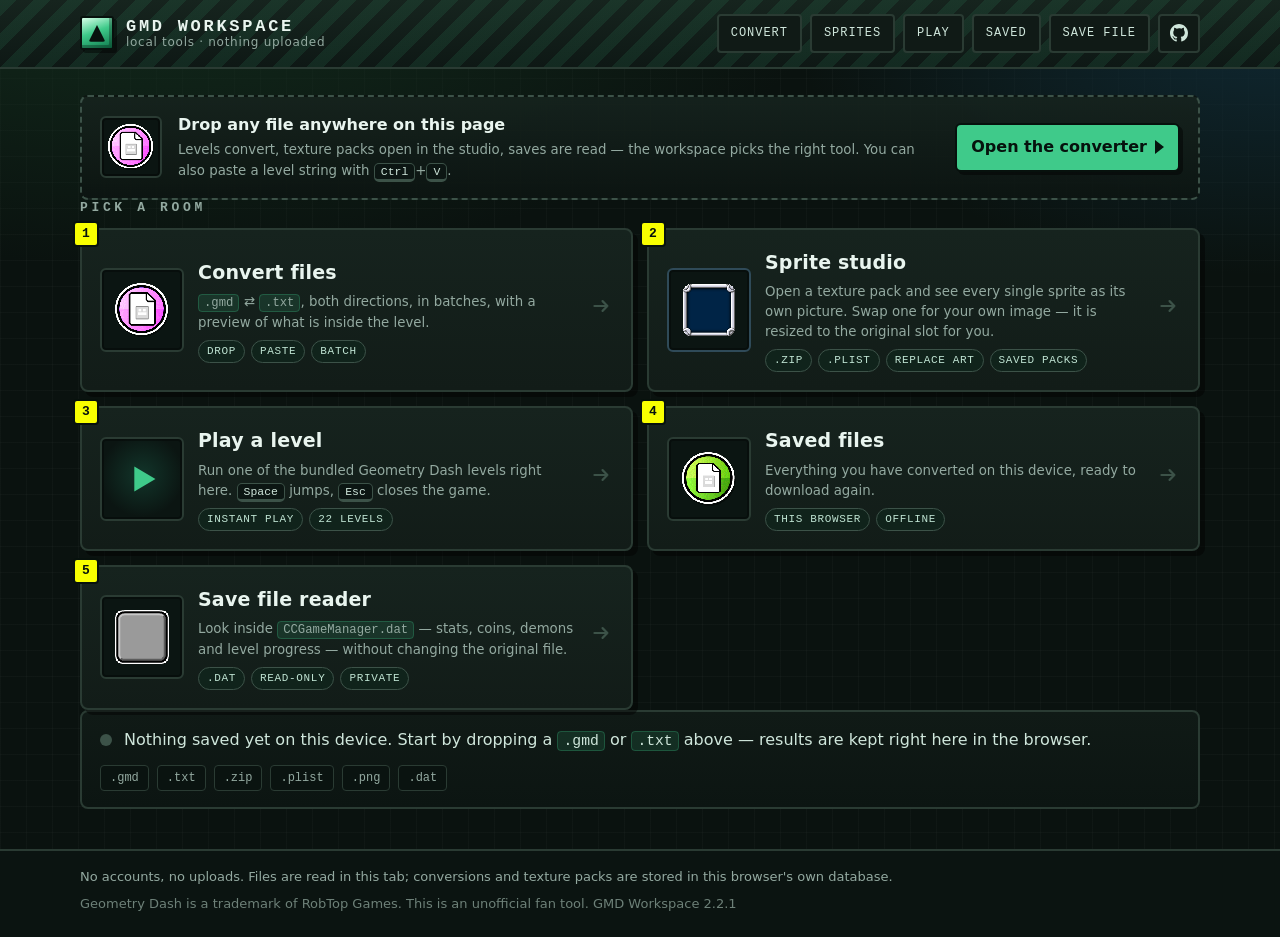
==== commit cd23d866: "feat(studio,levels): atlas-first sprite browsing, plain .gmd/.txt saves, alpha play Sprite studio - " ====
--- a/app/index.html
+++ b/app/index.html
@@ -40,6 +40,7 @@
     <symbol id="w-play" viewBox="0 0 24 24"><path d="M8 5.5v13l11-6.5z" fill="currentColor"/></symbol>
     <symbol id="w-arrow" viewBox="0 0 24 24"><path d="M5 12h12m0 0-4.5-4.5M17 12l-4.5 4.5" fill="none" stroke="currentColor" stroke-width="2" stroke-linecap="round" stroke-linejoin="round"/></symbol>
     <symbol id="w-key" viewBox="0 0 24 24"><rect x="3.5" y="7" width="17" height="10" rx="2.5" fill="none" stroke="currentColor" stroke-width="1.6"/></symbol>
+    <symbol id="w-github" viewBox="0 0 16 16"><path fill="currentColor" d="M8 0C3.58 0 0 3.58 0 8c0 3.54 2.29 6.53 5.47 7.59.4.07.55-.17.55-.38 0-.19-.01-.82-.01-1.49-2.01.37-2.53-.49-2.69-.94-.09-.23-.48-.94-.82-1.13-.28-.15-.68-.52-.01-.53.63-.01 1.08.58 1.23.82.72 1.21 1.87.87 2.33.66.07-.52.28-.87.51-1.07-1.78-.2-3.64-.89-3.64-3.95 0-.87.31-1.59.82-2.15-.08-.2-.36-1.02.08-2.12 0 0 .67-.21 2.2.82a7.4 7.4 0 0 1 2-.27c.68 0 1.36.09 2 .27 1.53-1.04 2.2-.82 2.2-.82.44 1.1.16 1.92.08 2.12.51.56.82 1.27.82 2.15 0 3.07-1.87 3.75-3.65 3.95.29.25.54.73.54 1.48 0 1.07-.01 1.93-.01 2.2 0 .21.15.46.55.38A7.995 7.995 0 0 0 16 8c0-4.42-3.58-8-8-8Z"/></symbol>
     <symbol id="i-file" viewBox="0 0 24 24"><path d="M7 3h7l4 4v14H7z" fill="none" stroke="currentColor" stroke-width="1.7" stroke-linejoin="round"/><path d="M14 3v4h4" fill="none" stroke="currentColor" stroke-width="1.7" stroke-linejoin="round"/></symbol>
     <symbol id="i-copy" viewBox="0 0 24 24"><rect x="9" y="9" width="11" height="11" rx="2" fill="none" stroke="currentColor" stroke-width="1.7"/><path d="M15 6.5V6a2 2 0 0 0-2-2H6a2 2 0 0 0-2 2v7a2 2 0 0 0 2 2h.5" fill="none" stroke="currentColor" stroke-width="1.7"/></symbol>
     <symbol id="i-download" viewBox="0 0 24 24"><path d="M12 4v11m0 0 4-4m-4 4-4-4" fill="none" stroke="currentColor" stroke-width="1.8" stroke-linecap="round" stroke-linejoin="round"/><path d="M4 18.5h16" fill="none" stroke="currentColor" stroke-width="1.8" stroke-linecap="round"/></symbol>
@@ -73,7 +74,7 @@
           <a href="#play" data-view-link="play">Play</a>
           <a href="#saved" data-view-link="saved">Saved</a>
           <a href="#save" data-view-link="save">Save file</a>
-          <a href="https://github.com/flessan/gmd2txt" rel="noreferrer">Source</a>
+          <a class="nav-icon-link" href="https://github.com/flessan/gmd2txt" rel="noreferrer" aria-label="Source on GitHub" title="Source on GitHub"><svg class="icon" aria-hidden="true"><use href="#w-github"></use></svg></a>
         </nav>
       </div>
     </header>
@@ -252,6 +253,10 @@
             <span id="pack-name">No pack open</span>
           </div>
           <div class="studio-actions">
+            <div class="view-switch" id="view-switch" role="group" aria-label="How to show the pack">
+              <button type="button" class="btn ghost small" data-view-mode="atlas" aria-pressed="true">Atlas</button>
+              <button type="button" class="btn ghost small" data-view-mode="sprites" aria-pressed="false">Sprites</button>
+            </div>
             <button type="button" class="btn ghost" id="open-pack">Open pack…</button>
             <button type="button" class="btn ghost" id="open-sprites" hidden>Import PNG / PLIST</button>
             <button type="button" class="btn primary" id="download-pack" hidden>Download updated pack (.zip)</button>
@@ -272,6 +277,20 @@
             <button type="button" class="btn ghost" id="open-bundled">Try the bundled game sheets</button>
           </div>
           <small class="empty-note">Everything stays in this browser. Replacing a sprite never touches your original files.</small>
+        </section>
+
+        <section class="atlas" id="atlas" hidden aria-label="Sheet atlas">
+          <div class="atlas-toolbar">
+            <span class="atlas-hint">Click any sprite on the sheet to inspect it.</span>
+            <span class="spacer"></span>
+            <span class="atlas-zoom" id="atlas-zoom" role="group" aria-label="Atlas zoom">
+              <button type="button" class="btn ghost small is-active" data-atlas-zoom="1" aria-pressed="true">Fit</button>
+              <button type="button" class="btn ghost small" data-atlas-zoom="2" aria-pressed="false">2×</button>
+              <button type="button" class="btn ghost small" data-atlas-zoom="4" aria-pressed="false">4×</button>
+            </span>
+            <span class="count" id="atlas-count"></span>
+          </div>
+          <div class="atlas-sheets" id="atlas-sheets"></div>
         </section>
 
         <section class="browser" id="browser" hidden>
@@ -358,8 +377,8 @@
       <!-- ------------------------------------------------------------- play -->
       <section class="view" id="view-play" data-view="play" aria-label="Play a level">
         <div class="view-head">
-          <h1>Play a level</h1>
-          <p class="lede">The bundled Geometry Dash runtime runs here, inside the workspace. <kbd>Space</kbd> jumps, <kbd>Esc</kbd> closes the game. Nothing to install.</p>
+          <h1>Play a level <span class="alpha-badge" title="Gameplay playback is still being worked on">alpha</span></h1>
+          <p class="lede">The bundled Geometry Dash runtime runs here, inside the workspace. <kbd>Space</kbd> jumps, <kbd>Esc</kbd> closes the game. Nothing to install — and the preview itself is still in alpha.</p>
         </div>
         <div class="level-grid" id="level-grid" role="list"></div>
       </section>
--- a/app/assets/workspace.css
+++ b/app/assets/workspace.css
@@ -856,3 +856,55 @@
   #view-saved .saved-list .name strong { white-space: normal; }
   .level-grid { grid-template-columns: minmax(0, 1fr); }
 }
+
+/* ============ atlas view, source logo and alpha badges ============
+   Added after the merge: the sprite studio shows the sheet itself, the source
+   link is the GitHub mark, and the play preview is marked as alpha where it
+   appears. */
+.cabinet-nav a.nav-icon-link { display: inline-flex; align-items: center; justify-content: center; padding: 8px 10px; }
+.nav-icon-link .icon { width: 18px; height: 18px; }
+.alpha-badge {
+  margin-left: 6px; padding: 1px 6px; border-radius: 999px; font-family: var(--mono);
+  font-size: 10px; letter-spacing: .1em; text-transform: uppercase;
+  color: #0b1310; background: var(--gold); vertical-align: middle;
+}
+.btn .alpha-badge { background: rgba(248, 255, 0, .9); }
+.btn-sub { display: block; font-size: 11px; font-weight: 500; opacity: .75; letter-spacing: .01em; }
+.card-actions .btn { flex-wrap: wrap; }
+
+.view-switch { display: inline-flex; gap: 4px; padding: 3px; border: 2px solid var(--line); border-radius: 6px; background: #0d1512; }
+.view-switch .btn { border-radius: 4px; border-color: transparent; background: transparent; }
+.view-switch .btn.is-active { border-color: var(--green); color: var(--green); background: rgba(63, 202, 138, .12); }
+
+.atlas { display: grid; gap: 14px; }
+.atlas-toolbar { display: flex; align-items: baseline; justify-content: space-between; gap: 12px; flex-wrap: wrap; }
+.atlas-hint { color: var(--muted); font-size: 13px; }
+.atlas-sheets { display: grid; gap: 22px; }
+.atlas-panel { margin: 0; display: grid; gap: 8px; }
+.atlas-panel figcaption { display: flex; align-items: baseline; justify-content: space-between; gap: 12px; flex-wrap: wrap; }
+.atlas-name { display: grid; gap: 1px; min-width: 0; }
+.atlas-name strong { font-size: 15px; }
+.atlas-name small { color: var(--muted); font-size: 12px; }
+.atlas-meta { font-family: var(--mono); font-size: 12px; color: var(--green); }
+.atlas-frame {
+  position: relative; overflow: hidden; border: 2px solid var(--line); border-radius: 8px;
+  background: #0b1512 repeating-conic-gradient(rgba(255,255,255,.05) 0 25%, transparent 0 50%) 0 0 / 24px 24px;
+  cursor: pointer; touch-action: manipulation;
+}
+.atlas-canvas, .atlas-overlay { display: block; width: 100%; height: auto; image-rendering: pixelated; }
+.atlas-overlay { position: absolute; inset: 0; pointer-events: none; }
+.atlas-panel:not(.is-pointing) .atlas-frame { cursor: default; }
+.atlas-panel.is-pointing .atlas-frame { border-color: var(--green); }
+
+@media (max-width: 680px) {
+  .view-switch { width: 100%; justify-content: center; }
+  .atlas-meta { display: none; }
+}
+
+/* The atlas can be zoomed: fit, 2× or 4×, scrolling inside its own frame. */
+.atlas { --atlas-zoom: 1; }
+.atlas-frame { overflow: auto; max-height: 72vh; }
+.atlas-canvas, .atlas-overlay { width: calc(100% * var(--atlas-zoom)); }
+.atlas-overlay { position: absolute; top: 0; left: 0; }
+.atlas-zoom { display: inline-flex; gap: 4px; }
+.atlas-zoom .btn.is-active { border-color: var(--blue); color: var(--blue); }
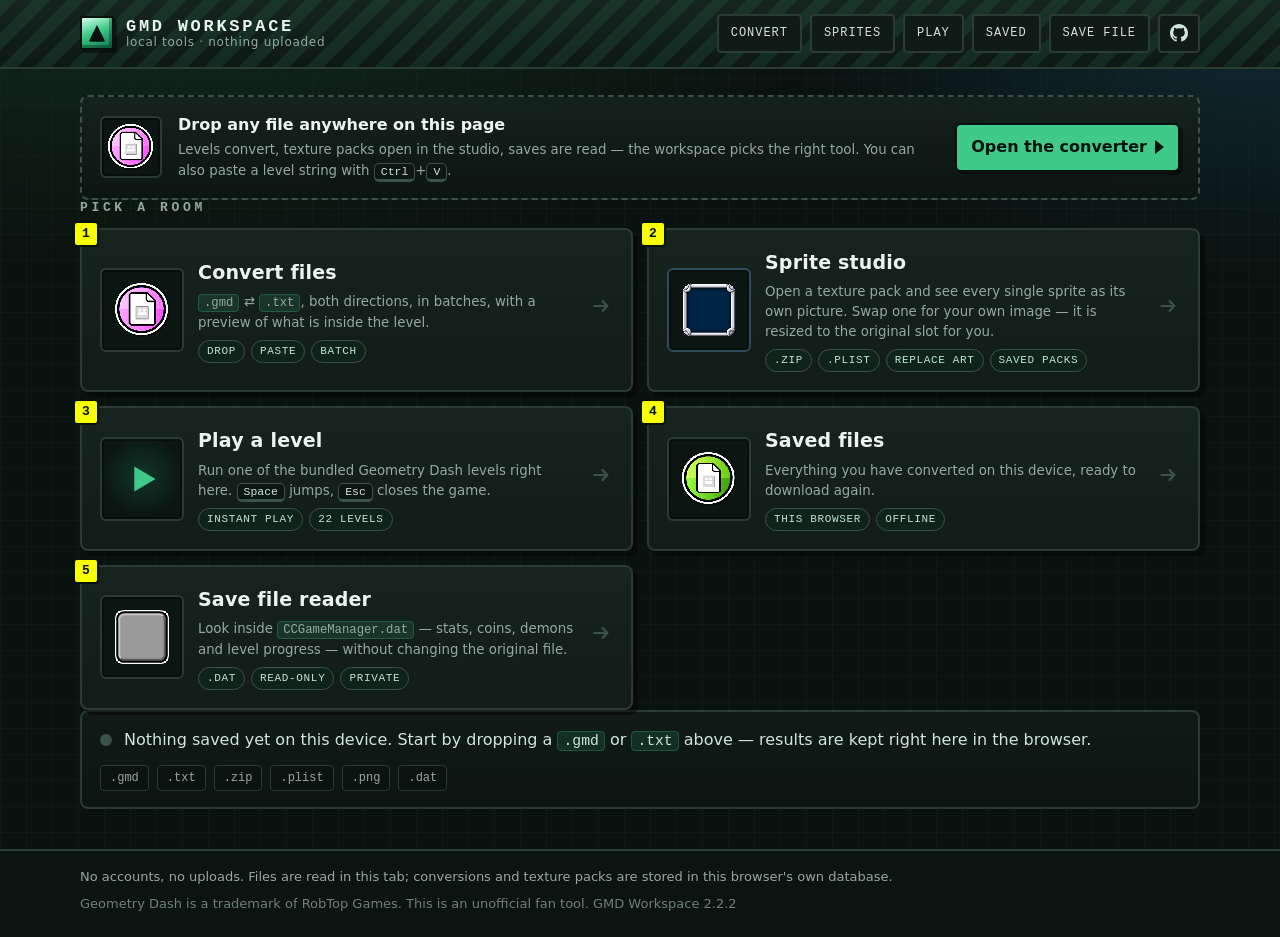
==== commit 6cb76a54: "feat(studio): pixel-accurate sprite inspection and byte-exact replacements - decode atlases without " ====
--- a/app/index.html
+++ b/app/index.html
@@ -284,7 +284,8 @@
             <span class="atlas-hint">Click any sprite on the sheet to inspect it.</span>
             <span class="spacer"></span>
             <span class="atlas-zoom" id="atlas-zoom" role="group" aria-label="Atlas zoom">
-              <button type="button" class="btn ghost small is-active" data-atlas-zoom="1" aria-pressed="true">Fit</button>
+              <button type="button" class="btn ghost small is-active" data-atlas-zoom="fit" aria-pressed="true">Fit</button>
+              <button type="button" class="btn ghost small" data-atlas-zoom="1" aria-pressed="false" title="One sheet pixel per screen pixel">1:1</button>
               <button type="button" class="btn ghost small" data-atlas-zoom="2" aria-pressed="false">2×</button>
               <button type="button" class="btn ghost small" data-atlas-zoom="4" aria-pressed="false">4×</button>
             </span>
@@ -334,7 +335,13 @@
 
           <div class="detail-body">
             <figure class="detail-preview">
-              <div class="checker"><canvas id="detail-canvas" role="img" aria-label="Sprite preview"></canvas></div>
+              <div class="checker pixel-stage" id="detail-stage">
+                <div class="pixel-canvases">
+                  <canvas id="detail-canvas" role="img" aria-label="Sprite preview"></canvas>
+                  <canvas id="detail-grid" aria-hidden="true" hidden></canvas>
+                </div>
+              </div>
+              <p class="pixel-readout" id="detail-pixel"><span class="muted">Move over the sprite to read a pixel · click to copy its colour</span></p>
               <figcaption id="detail-caption" class="muted"></figcaption>
             </figure>
 
--- a/app/assets/workspace.css
+++ b/app/assets/workspace.css
@@ -905,6 +905,32 @@
 .atlas { --atlas-zoom: 1; }
 .atlas-frame { overflow: auto; max-height: 72vh; }
 .atlas-canvas, .atlas-overlay { width: calc(100% * var(--atlas-zoom)); }
+/* Fixed zoom levels (1:1 / 2× / 4×) set whole-pixel sizes on the canvas itself,
+   so the frame's border can never squeeze the sheet into a soft scale. */
+.atlas-panel.is-zoomed .atlas-frame { overscroll-behavior: contain; }
+.atlas-panel.is-zoomed .atlas-canvas { width: auto; }
+.atlas-panel.is-zoomed .atlas-overlay { width: auto; }
 .atlas-overlay { position: absolute; top: 0; left: 0; }
 .atlas-zoom { display: inline-flex; gap: 4px; }
 .atlas-zoom .btn.is-active { border-color: var(--blue); color: var(--blue); }
+
+/* ============ pixel-accurate sprite inspection ============
+   The detail picture is drawn at whole scale (one sprite pixel to a whole
+   number of device pixels) and is never shrunk by CSS: the stage scrolls
+   instead, so the zoom the caption reports is the zoom on screen. */
+#view-textures .pixel-stage { display: block; overflow: auto; max-height: 420px; padding: 14px; place-items: initial; }
+#view-textures .pixel-canvases { position: relative; display: inline-block; line-height: 0; }
+#view-textures .pixel-canvases canvas { max-width: none; max-height: none; display: block; }
+#view-textures #detail-grid { position: absolute; inset: 0; pointer-events: none; }
+#view-textures .pixel-readout {
+  display: flex; align-items: center; gap: 8px; flex-wrap: wrap;
+  min-height: 22px; font-family: var(--mono); font-size: 12px;
+}
+#view-textures .pixel-readout .pixel-swatch {
+  width: 14px; height: 14px; border-radius: 3px; border: 1px solid var(--line-bright);
+  background-image: conic-gradient(from 90deg at 50% 50%, #2a3b33 0 25%, #16231e 0 50%, #2a3b33 0 75%, #16231e 0);
+  background-size: 8px 8px; background-clip: padding-box; box-shadow: inset 0 0 0 2px rgba(0,0,0,.35);
+}
+#view-textures .pixel-readout .pixel-xy { color: var(--muted); }
+#view-textures .zoom-note { font-family: var(--mono); font-size: 12px; }
+#view-textures .zoom-note strong { color: var(--green); }
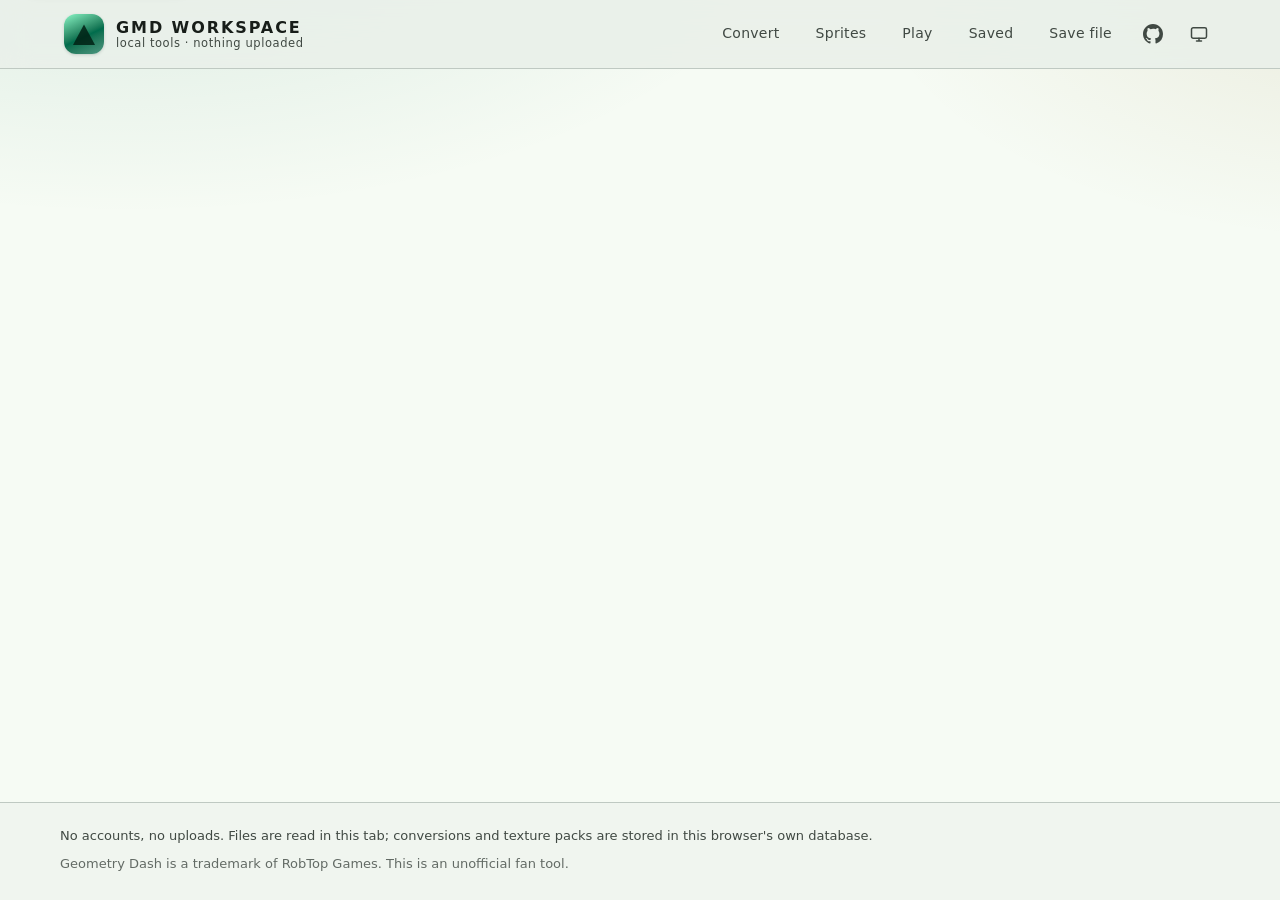
==== commit 38630fe5: "Material You 3 redesign of the workspace UI - Rebuild workspace.css as a Material 3 design system: t" ====
--- a/app/index.html
+++ b/app/index.html
@@ -3,14 +3,28 @@
 <head>
   <meta charset="utf-8">
   <meta name="viewport" content="width=device-width, initial-scale=1">
-  <meta name="theme-color" content="#0b1310">
+  <meta name="theme-color" content="#0F1512">
   <meta name="application-name" content="GMD Workspace">
   <meta name="description" content="A local workspace for Geometry Dash files: convert .gmd and .txt, browse and replace texture-pack sprites, play levels, and read saves. Nothing is uploaded.">
-  <meta name="color-scheme" content="dark">
+  <meta name="color-scheme" content="light dark">
   <link rel="manifest" href="./manifest.webmanifest">
   <link rel="icon" type="image/png" sizes="192x192" href="./assets/icons/icon-192.png">
   <link rel="apple-touch-icon" href="./assets/icons/icon-192.png">
   <title>GMD Workspace — local tools for Geometry Dash files</title>
+  <script>
+    // Material You theme boot: pick light/dark before the first paint so the
+    // workspace never flashes the wrong palette. Modes: system | light | dark.
+    (() => {
+      try {
+        const mode = localStorage.getItem("gmd2txt-theme") || "system";
+        const dark = mode === "dark" || (mode === "system" && matchMedia("(prefers-color-scheme: dark)").matches);
+        document.documentElement.dataset.theme = dark ? "dark" : "light";
+        document.documentElement.dataset.themeMode = mode;
+      } catch (_) {
+        document.documentElement.dataset.theme = matchMedia("(prefers-color-scheme: dark)").matches ? "dark" : "light";
+      }
+    })();
+  </script>
   <link rel="stylesheet" href="./assets/workspace.css">
   <script src="./app-meta.js"></script>
   <!-- The bundled runtime ships its own inflate + the official level names. -->
@@ -54,12 +68,17 @@
     <symbol id="i-lock" viewBox="0 0 24 24"><rect x="5" y="10.5" width="14" height="9.5" rx="2" fill="none" stroke="currentColor" stroke-width="1.7"/><path d="M8.5 10.5V8a3.5 3.5 0 0 1 7 0v2.5" fill="none" stroke="currentColor" stroke-width="1.7"/></symbol>
     <symbol id="i-sparkle" viewBox="0 0 24 24"><path d="M12 3.5 13.7 9l5.3 1.7-5.3 1.7L12 18l-1.7-5.6L5 10.7 10.3 9z" fill="currentColor"/></symbol>
     <symbol id="i-swap" viewBox="0 0 24 24"><path d="M4 8h11m0 0-3-3m3 3-3 3M20 16H9m0 0 3-3m-3 3 3 3" fill="none" stroke="currentColor" stroke-width="1.8" stroke-linecap="round" stroke-linejoin="round"/></symbol>
+    <symbol id="i-sun" viewBox="0 0 24 24"><circle cx="12" cy="12" r="4.2" fill="none" stroke="currentColor" stroke-width="1.8"/><path d="M12 2.8v2.4M12 18.8v2.4M2.8 12h2.4M18.8 12h2.4M5.4 5.4l1.7 1.7M16.9 16.9l1.7 1.7M18.6 5.4l-1.7 1.7M7.1 16.9l-1.7 1.7" fill="none" stroke="currentColor" stroke-width="1.8" stroke-linecap="round"/></symbol>
+    <symbol id="i-moon" viewBox="0 0 24 24"><path d="M20 14.5A8.5 8.5 0 0 1 9.5 4 8.5 8.5 0 1 0 20 14.5Z" fill="none" stroke="currentColor" stroke-width="1.8" stroke-linejoin="round"/></symbol>
+    <symbol id="i-monitor" viewBox="0 0 24 24"><rect x="3" y="4.5" width="18" height="12.5" rx="2" fill="none" stroke="currentColor" stroke-width="1.8"/><path d="M9 20.5h6M12 17v3.5" fill="none" stroke="currentColor" stroke-width="1.8" stroke-linecap="round"/></symbol>
     <symbol id="s-download" viewBox="0 0 24 24"><path d="M12 4v11m0 0 4-4m-4 4-4-4" fill="none" stroke="currentColor" stroke-width="1.8" stroke-linecap="round" stroke-linejoin="round"/><path d="M4 18.5h16" fill="none" stroke="currentColor" stroke-width="1.8" stroke-linecap="round"/></symbol>
     <symbol id="s-close" viewBox="0 0 24 24"><path d="m6 6 12 12M18 6 6 18" fill="none" stroke="currentColor" stroke-width="1.9" stroke-linecap="round"/></symbol>
     <symbol id="s-image" viewBox="0 0 24 24"><rect x="3.5" y="4.5" width="17" height="15" rx="2" fill="none" stroke="currentColor" stroke-width="1.7"/><path d="m5 17 5-5 3.5 3.5L16 13l3 3.5" fill="none" stroke="currentColor" stroke-width="1.7" stroke-linejoin="round"/><circle cx="9" cy="9" r="1.4" fill="currentColor"/></symbol>
     <symbol id="s-swap" viewBox="0 0 24 24"><path d="M4 8h11m0 0-3-3m3 3-3 3M20 16H9m0 0 3-3m-3 3 3 3" fill="none" stroke="currentColor" stroke-width="1.8" stroke-linecap="round" stroke-linejoin="round"/></symbol>
     <symbol id="s-undo" viewBox="0 0 24 24"><path d="M9 8H5V4" fill="none" stroke="currentColor" stroke-width="1.8" stroke-linecap="round" stroke-linejoin="round"/><path d="M5 8a8 8 0 1 1-1 6" fill="none" stroke="currentColor" stroke-width="1.8" stroke-linecap="round"/></symbol>
   </svg>
+
+  <a class="skip-link" href="#workspace-main">Skip to content</a>
 
   <div id="workspace-root" data-ready="no" class="cabinet">
     <header class="cabinet-top">
@@ -69,17 +88,20 @@
           <span class="wordmark-text"><strong>GMD WORKSPACE</strong><small>local tools · nothing uploaded</small></span>
         </a>
         <nav class="cabinet-nav" aria-label="Workspace">
-          <a href="#convert" data-view-link="convert">Convert</a>
-          <a href="#textures" data-view-link="textures">Sprites</a>
-          <a href="#play" data-view-link="play">Play</a>
-          <a href="#saved" data-view-link="saved">Saved</a>
-          <a href="#save" data-view-link="save">Save file</a>
+          <a class="nav-pill" href="#convert" data-view-link="convert">Convert</a>
+          <a class="nav-pill" href="#textures" data-view-link="textures">Sprites</a>
+          <a class="nav-pill" href="#play" data-view-link="play">Play</a>
+          <a class="nav-pill" href="#saved" data-view-link="saved">Saved</a>
+          <a class="nav-pill" href="#save" data-view-link="save">Save file</a>
           <a class="nav-icon-link" href="https://github.com/flessan/gmd2txt" rel="noreferrer" aria-label="Source on GitHub" title="Source on GitHub"><svg class="icon" aria-hidden="true"><use href="#w-github"></use></svg></a>
+          <button type="button" class="nav-icon-link" id="theme-toggle" aria-label="Theme: system" title="Theme: system">
+            <svg class="icon" aria-hidden="true"><use href="#i-monitor" id="theme-icon"></use></svg>
+          </button>
         </nav>
       </div>
     </header>
 
-    <main class="wrap cabinet-main">
+    <main class="wrap cabinet-main" id="workspace-main">
       <!-- ------------------------------------------------------------- home -->
       <section class="view" id="view-home" data-view="home" aria-label="Workspace">
         <section class="intake" id="intake" aria-label="Drop a file">
@@ -440,7 +462,7 @@
     <form method="dialog" class="sheet-inner" id="paste-form">
       <div class="sheet-head">
         <h2>Paste a level string</h2>
-        <button type="button" class="btn icon ghost" data-close aria-label="Close">
+        <button type="button" class="btn-icon" data-close aria-label="Close">
           <svg class="icon"><use href="#i-close"></use></svg></button>
       </div>
       <p class="muted">Copy a level string out of Geometry Dash or another tool, paste it below, and press Convert. It usually starts with <code>H4sI</code>, but readable level text works too.</p>
--- a/app/assets/workspace.css
+++ b/app/assets/workspace.css
@@ -1,625 +1,1060 @@
-/* GMD Workspace — the single stylesheet for the whole application.
- *
- * One page, one stylesheet: the shell and every room live in this file.
- *   · shell ............... cabinet, intake, rooms, panels (the landing view)
- *   · shared controls ..... buttons, form controls, focus rings
- *   · rooms ............... converter (+ saved files), sprite studio, play, save reader
- *   · page-level .......... paste dialog, player overlay, toasts
- *
- * No external fonts, so the workspace looks the same offline. */
-
-/* GMD Workspace — the landing cabinet.
-   Deliberately not a marketing page: it reads like the front panel of a piece
-   of kit. Hard edges, chunky pressable buttons, GD-palette accents, and the
-   bundled sprite art doing the artwork. No web fonts, so it works offline. */
+/* ============================================================================
+   GMD Workspace — the single stylesheet for the whole application.
+   Redesigned around Material You / Material Design 3.
+   ----------------------------------------------------------------------------
+   One page, one stylesheet: the shell and every room live in this file.
+     1. design tokens ........ shape, type, motion, elevation
+     2. colour roles ......... M3 tonal palettes, light + dark, dynamic mixdown
+     3. base ................. reset, typography, focus, scrollbars
+     4. shell ................ app bar, navigation pills, layout, footer
+     5. controls ............. buttons, fields, selection, chips, state layers
+     6. surfaces ............. cards, drop zones, lists, details, dialogs
+     7. feedback ............. snackbars, spinners, player overlay
+     8. rooms ................ convert, saved, sprite studio, play, save reader
+     9. responsive ........... mobile → tablet → desktop, reduced motion
+
+   No external fonts, so the workspace looks the same offline. Every colour is
+   a Material 3 role (primary, surface-container, outline-variant, …) mixed at
+   runtime with color-mix(), so the palette stays coherent in both themes and
+   state layers derive from whatever colour a component sits on.
+   ========================================================================== */
+
+/* ----------------------------------------------------- 1. design tokens -- */
 
 :root {
+  /* Shape scale (Material 3) */
+  --shape-xs: 4px;
+  --shape-sm: 8px;
+  --shape-md: 12px;
+  --shape-lg: 16px;
+  --shape-xl: 28px;
+  --shape-full: 999px;
+
+  /* Type scale (Material 3), kept on the system stack for offline use */
+  --font-sans: Roboto, "Segoe UI", system-ui, -apple-system, "Helvetica Neue", Arial, sans-serif;
+  --font-mono: ui-monospace, SFMono-Regular, "SF Mono", Menlo, Consolas, "Liberation Mono", monospace;
+
+  /* Motion (Material 3 emphasized / standard) */
+  --ease-emphasized: cubic-bezier(.2, 0, 0, 1);
+  --ease-standard: cubic-bezier(.2, 0, 1, 1);
+  --dur-short: 160ms;
+  --dur-med: 280ms;
+  --dur-long: 440ms;
+
+  /* State-layer opacities (Material 3) */
+  --state-hover: .08;
+  --state-focus: .12;
+  --state-press: .12;
+  --state-drag: .16;
+
+  /* Layout rhythm */
+  --wrap: 1160px;
+  --gap: 16px;
+
+  /* Legacy aliases shared by the room styles below */
+  --mono: var(--font-mono);
+  --radius: var(--shape-xl);
+  --radius-small: var(--shape-md);
+}
+
+/* ------------------------------------------------- 2. colour roles -------- */
+/* A green seed (“you”) run through a full M3 tonal palette. Light and dark are
+   both first-class themes; the boot script resolves system preference. */
+
+html[data-theme="light"] {
+  color-scheme: light;
+
+  --primary: #006C4C;
+  --on-primary: #FFFFFF;
+  --primary-container: #89F8C7;
+  --on-primary-container: #002115;
+
+  --secondary: #4C6358;
+  --on-secondary: #FFFFFF;
+  --secondary-container: #CFE9DA;
+  --on-secondary-container: #092016;
+
+  --tertiary: #7A5900;
+  --on-tertiary: #FFFFFF;
+  --tertiary-container: #FFDF9B;
+  --on-tertiary-container: #261A00;
+
+  --error: #BA1A1A;
+  --on-error: #FFFFFF;
+  --error-container: #FFDAD6;
+  --on-error-container: #410002;
+
+  --surface: #F6FBF4;
+  --on-surface: #171D19;
+  --surface-dim: #D7DBD6;
+  --surface-bright: #F6FBF4;
+  --surface-variant: #DCE5DD;
+  --on-surface-variant: #404943;
+
+  --surface-container-lowest: #FFFFFF;
+  --surface-container-low: #F0F5EF;
+  --surface-container: #EAf0EA;
+  --surface-container-high: #E5EAE5;
+  --surface-container-highest: #DFE5DF;
+
+  --outline: #707973;
+  --outline-variant: #BFC9C2;
+
+  --inverse-surface: #2B322E;
+  --inverse-on-surface: #ECF2ED;
+  --inverse-primary: #6DDBAC;
+
+  --scrim: rgba(23, 29, 25, .42);
+  --shadow-color: 20 40 30;
+
+  /* Aliases used by room-level styles */
+  --ink: var(--on-surface);
+  --muted: var(--on-surface-variant);
+  --panel: var(--surface-container);
+  --panel-2: var(--surface-container-high);
+  --panel-3: var(--surface-container-low);
+  --line: var(--outline-variant);
+  --line-strong: var(--outline);
+  --line-bright: var(--outline);
+  --green: var(--primary);
+  --blue: var(--tertiary);
+  --gold: var(--tertiary-container);
+  --danger: var(--error);
+  --accent: var(--primary);
+  --accent-hover: color-mix(in srgb, var(--primary) 85%, var(--on-primary));
+  --accent-ink: var(--on-primary);
+  --accent-soft: color-mix(in srgb, var(--primary) 14%, var(--surface));
+  --danger-soft: color-mix(in srgb, var(--error) 12%, var(--surface));
+  --warn: #7A5900;
+  --warn-soft: color-mix(in srgb, var(--tertiary) 14%, var(--surface));
+  --surface-soft: var(--surface-container-low);
+  --shadow: 0 1px 2px rgb(var(--shadow-color) / .10), 0 8px 24px rgb(var(--shadow-color) / .12);
+  --shadow-soft: 0 1px 2px rgb(var(--shadow-color) / .10), 0 2px 8px rgb(var(--shadow-color) / .08);
+
+  /* M3 elevation shadows */
+  --elev-0: none;
+  --elev-1: 0 1px 2px rgb(var(--shadow-color) / .10), 0 1px 3px 1px rgb(var(--shadow-color) / .06);
+  --elev-2: 0 1px 2px rgb(var(--shadow-color) / .10), 0 2px 6px 2px rgb(var(--shadow-color) / .08);
+  --elev-3: 0 1px 3px rgb(var(--shadow-color) / .10), 0 4px 8px 3px rgb(var(--shadow-color) / .08);
+}
+
+html[data-theme="dark"] {
   color-scheme: dark;
-  --ink: #e9f5ef;
-  --muted: #93a9a0;
-  --panel: #121c18;
-  --panel-2: #16231e;
-  --panel-3: #0d1512;
-  --line: #2a3b33;
-  --line-bright: #3c5248;
-  --green: #3fca8a;
-  --green-deep: #0f7a4d;
-  --blue: #3cadf5;
-  --danger: #ef8b83;
-  --gold: #f8ff00;
-  --shadow: 5px 5px 0 rgba(0, 0, 0, .45);
-  --mono: ui-monospace, SFMono-Regular, "SF Mono", Menlo, Consolas, "Liberation Mono", monospace;
-  font-family: system-ui, -apple-system, "Segoe UI", Roboto, "Helvetica Neue", Arial, sans-serif;
-  -webkit-text-size-adjust: 100%;
-}
+
+  --primary: #6DDBAC;
+  --on-primary: #003827;
+  --primary-container: #005139;
+  --on-primary-container: #89F8C7;
+
+  --secondary: #B2CCBE;
+  --on-secondary: #1D352A;
+  --secondary-container: #344B40;
+  --on-secondary-container: #CFE9DA;
+
+  --tertiary: #EBC462;
+  --on-tertiary: #3E2E00;
+  --tertiary-container: #594400;
+  --on-tertiary-container: #FFDF9B;
+
+  --error: #FFB4AB;
+  --on-error: #690005;
+  --error-container: #93000A;
+  --on-error-container: #FFDAD6;
+
+  --surface: #0F1512;
+  --on-surface: #DFE4DE;
+  --surface-dim: #0F1512;
+  --surface-bright: #353B37;
+  --surface-variant: #404943;
+  --on-surface-variant: #BFC9C2;
+
+  --surface-container-lowest: #0A100D;
+  --surface-container-low: #171D19;
+  --surface-container: #1B211E;
+  --surface-container-high: #262C28;
+  --surface-container-highest: #313732;
+
+  --outline: #89938D;
+  --outline-variant: #404943;
+
+  --inverse-surface: #DFE4DE;
+  --inverse-on-surface: #2B322E;
+  --inverse-primary: #006C4C;
+
+  --scrim: rgba(0, 0, 0, .55);
+  --shadow-color: 0 0 0;
+
+  --ink: var(--on-surface);
+  --muted: var(--on-surface-variant);
+  --panel: var(--surface-container);
+  --panel-2: var(--surface-container-high);
+  --panel-3: var(--surface-container-low);
+  --line: var(--outline-variant);
+  --line-strong: var(--outline);
+  --line-bright: var(--outline);
+  --green: var(--primary);
+  --blue: var(--tertiary);
+  --gold: var(--tertiary-container);
+  --danger: var(--error);
+  --accent: var(--primary);
+  --accent-hover: color-mix(in srgb, var(--primary) 85%, var(--on-primary));
+  --accent-ink: var(--on-primary);
+  --accent-soft: color-mix(in srgb, var(--primary) 16%, var(--surface));
+  --danger-soft: color-mix(in srgb, var(--error) 14%, var(--surface));
+  --warn: var(--tertiary);
+  --warn-soft: color-mix(in srgb, var(--tertiary) 16%, var(--surface));
+  --surface-soft: var(--surface-container-low);
+  --shadow: 0 1px 2px rgb(var(--shadow-color) / .35), 0 10px 28px rgb(var(--shadow-color) / .45);
+  --shadow-soft: 0 1px 2px rgb(var(--shadow-color) / .30), 0 3px 10px rgb(var(--shadow-color) / .35);
+
+  --elev-0: none;
+  --elev-1: 0 1px 2px rgb(var(--shadow-color) / .35), 0 1px 3px 1px rgb(var(--shadow-color) / .22);
+  --elev-2: 0 1px 2px rgb(var(--shadow-color) / .35), 0 2px 6px 2px rgb(var(--shadow-color) / .26);
+  --elev-3: 0 1px 3px rgb(var(--shadow-color) / .35), 0 4px 8px 3px rgb(var(--shadow-color) / .26);
+}
+
+/* Pre-boot / no-JS fallback: follow the operating system. */
+@media (prefers-color-scheme: dark) {
+  html:not([data-theme="light"]):not([data-theme="dark"]) {
+    color-scheme: dark;
+
+    --primary: #6DDBAC;
+    --on-primary: #003827;
+    --primary-container: #005139;
+    --on-primary-container: #89F8C7;
+    --secondary: #B2CCBE;
+    --on-secondary: #1D352A;
+    --secondary-container: #344B40;
+    --on-secondary-container: #CFE9DA;
+    --tertiary: #EBC462;
+    --on-tertiary: #3E2E00;
+    --tertiary-container: #594400;
+    --on-tertiary-container: #FFDF9B;
+    --error: #FFB4AB;
+    --on-error: #690005;
+    --error-container: #93000A;
+    --on-error-container: #FFDAD6;
+    --surface: #0F1512;
+    --on-surface: #DFE4DE;
+    --surface-dim: #0F1512;
+    --surface-bright: #353B37;
+    --surface-variant: #404943;
+    --on-surface-variant: #BFC9C2;
+    --surface-container-lowest: #0A100D;
+    --surface-container-low: #171D19;
+    --surface-container: #1B211E;
+    --surface-container-high: #262C28;
+    --surface-container-highest: #313732;
+    --outline: #89938D;
+    --outline-variant: #404943;
+    --inverse-surface: #DFE4DE;
+    --inverse-on-surface: #2B322E;
+    --inverse-primary: #006C4C;
+    --scrim: rgba(0, 0, 0, .55);
+    --shadow-color: 0 0 0;
+    --ink: var(--on-surface);
+    --muted: var(--on-surface-variant);
+    --panel: var(--surface-container);
+    --panel-2: var(--surface-container-high);
+    --panel-3: var(--surface-container-low);
+    --line: var(--outline-variant);
+    --line-strong: var(--outline);
+    --line-bright: var(--outline);
+    --green: var(--primary);
+    --blue: var(--tertiary);
+    --gold: var(--tertiary-container);
+    --danger: var(--error);
+    --accent: var(--primary);
+    --accent-hover: color-mix(in srgb, var(--primary) 85%, var(--on-primary));
+    --accent-ink: var(--on-primary);
+    --accent-soft: color-mix(in srgb, var(--primary) 16%, var(--surface));
+    --danger-soft: color-mix(in srgb, var(--error) 14%, var(--surface));
+    --warn: var(--tertiary);
+    --warn-soft: color-mix(in srgb, var(--tertiary) 16%, var(--surface));
+    --surface-soft: var(--surface-container-low);
+    --shadow: 0 1px 2px rgb(var(--shadow-color) / .35), 0 10px 28px rgb(var(--shadow-color) / .45);
+    --shadow-soft: 0 1px 2px rgb(var(--shadow-color) / .30), 0 3px 10px rgb(var(--shadow-color) / .35);
+    --elev-0: none;
+    --elev-1: 0 1px 2px rgb(var(--shadow-color) / .35), 0 1px 3px 1px rgb(var(--shadow-color) / .22);
+    --elev-2: 0 1px 2px rgb(var(--shadow-color) / .35), 0 2px 6px 2px rgb(var(--shadow-color) / .26);
+    --elev-3: 0 1px 3px rgb(var(--shadow-color) / .35), 0 4px 8px 3px rgb(var(--shadow-color) / .26);
+  }
+}
+@media (prefers-color-scheme: light) {
+  html:not([data-theme="light"]):not([data-theme="dark"]) {
+    color-scheme: light;
+
+    --primary: #006C4C;
+    --on-primary: #FFFFFF;
+    --primary-container: #89F8C7;
+    --on-primary-container: #002115;
+    --secondary: #4C6358;
+    --on-secondary: #FFFFFF;
+    --secondary-container: #CFE9DA;
+    --on-secondary-container: #092016;
+    --tertiary: #7A5900;
+    --on-tertiary: #FFFFFF;
+    --tertiary-container: #FFDF9B;
+    --on-tertiary-container: #261A00;
+    --error: #BA1A1A;
+    --on-error: #FFFFFF;
+    --error-container: #FFDAD6;
+    --on-error-container: #410002;
+    --surface: #F6FBF4;
+    --on-surface: #171D19;
+    --surface-dim: #D7DBD6;
+    --surface-bright: #F6FBF4;
+    --surface-variant: #DCE5DD;
+    --on-surface-variant: #404943;
+    --surface-container-lowest: #FFFFFF;
+    --surface-container-low: #F0F5EF;
+    --surface-container: #EAF0EA;
+    --surface-container-high: #E5EAE5;
+    --surface-container-highest: #DFE5DF;
+    --outline: #707973;
+    --outline-variant: #BFC9C2;
+    --inverse-surface: #2B322E;
+    --inverse-on-surface: #ECF2ED;
+    --inverse-primary: #6DDBAC;
+    --scrim: rgba(23, 29, 25, .42);
+    --shadow-color: 20 40 30;
+    --ink: var(--on-surface);
+    --muted: var(--on-surface-variant);
+    --panel: var(--surface-container);
+    --panel-2: var(--surface-container-high);
+    --panel-3: var(--surface-container-low);
+    --line: var(--outline-variant);
+    --line-strong: var(--outline);
+    --line-bright: var(--outline);
+    --green: var(--primary);
+    --blue: var(--tertiary);
+    --gold: var(--tertiary-container);
+    --danger: var(--error);
+    --accent: var(--primary);
+    --accent-hover: color-mix(in srgb, var(--primary) 85%, var(--on-primary));
+    --accent-ink: var(--on-primary);
+    --accent-soft: color-mix(in srgb, var(--primary) 14%, var(--surface));
+    --danger-soft: color-mix(in srgb, var(--error) 12%, var(--surface));
+    --warn: #7A5900;
+    --warn-soft: color-mix(in srgb, var(--tertiary) 14%, var(--surface));
+    --surface-soft: var(--surface-container-low);
+    --shadow: 0 1px 2px rgb(var(--shadow-color) / .10), 0 8px 24px rgb(var(--shadow-color) / .12);
+    --shadow-soft: 0 1px 2px rgb(var(--shadow-color) / .10), 0 2px 8px rgb(var(--shadow-color) / .08);
+    --elev-0: none;
+    --elev-1: 0 1px 2px rgb(var(--shadow-color) / .10), 0 1px 3px 1px rgb(var(--shadow-color) / .06);
+    --elev-2: 0 1px 2px rgb(var(--shadow-color) / .10), 0 2px 6px 2px rgb(var(--shadow-color) / .08);
+    --elev-3: 0 1px 3px rgb(var(--shadow-color) / .10), 0 4px 8px 3px rgb(var(--shadow-color) / .08);
+  }
+}
+
+/* --------------------------------------------------- 3. base and type ---- */
 
 * { box-sizing: border-box; }
 [hidden] { display: none !important; }
 html, body { margin: 0; padding: 0; }
+html { scroll-behavior: smooth; }
+
 body {
   min-height: 100vh;
-  color: var(--ink);
-  background:
-    radial-gradient(1200px 600px at 12% -10%, #14301f 0%, transparent 60%),
-    radial-gradient(900px 500px at 100% 0%, #102a35 0%, transparent 55%),
-    repeating-linear-gradient(0deg, rgba(255,255,255,.022) 0 1px, transparent 1px 26px),
-    repeating-linear-gradient(90deg, rgba(255,255,255,.022) 0 1px, transparent 1px 26px),
-    #0a120f;
-}
-.wrap { width: min(1120px, 100% - 40px); margin: 0 auto; }
-img { image-rendering: pixelated; }
-.sprite { position: absolute; width: 0; height: 0; overflow: hidden; }
-a { color: inherit; }
-code, kbd { font-family: var(--mono); font-size: .92em; }
-code { background: rgba(63, 202, 138, .12); border: 1px solid rgba(63, 202, 138, .25); border-radius: 4px; padding: 1px 5px; }
-kbd {
-  background: #0c1613; border: 1px solid var(--line-bright); border-bottom-width: 3px;
-  border-radius: 5px; padding: 1px 6px; font-size: .86em; color: #cfe6db;
-}
-
-/* ---------------------------------------------------------------- top bar */
-.cabinet-top {
-  border-bottom: 2px solid var(--line);
-  background:
-    repeating-linear-gradient(135deg, rgba(63, 202, 138, .10) 0 12px, transparent 12px 24px),
-    linear-gradient(180deg, #16241e, #0e1815);
-}
-.cabinet-top-inner { display: flex; align-items: center; gap: 16px; padding: 14px 0; flex-wrap: wrap; }
-.wordmark { display: flex; align-items: center; gap: 12px; text-decoration: none; }
-.wordmark-cube {
-  width: 34px; height: 34px; flex: none; border-radius: 3px;
-  background: linear-gradient(160deg, #d8ffe9, var(--green) 45%, var(--green-deep));
-  border: 2px solid #07110d; box-shadow: inset -3px -3px 0 rgba(0, 0, 0, .28), 3px 3px 0 rgba(0, 0, 0, .45);
-  position: relative;
-}
-.wordmark-cube::after {
-  content: ""; position: absolute; inset: 22% 22% 22% 22%;
-  background: #07110d; border-radius: 2px;
-  clip-path: polygon(50% 0, 100% 100%, 0 100%);
-}
-.wordmark-text { display: flex; flex-direction: column; line-height: 1.15; }
-.wordmark-text strong { font-family: var(--mono); font-size: 17px; letter-spacing: .16em; }
-.wordmark-text small { color: var(--muted); font-size: 12px; letter-spacing: .06em; }
-.cabinet-nav { margin-left: auto; display: flex; gap: 8px; flex-wrap: wrap; }
-.cabinet-nav a {
-  font-family: var(--mono); font-size: 12px; letter-spacing: .08em; text-transform: uppercase;
-  text-decoration: none; color: #cfe6db; padding: 8px 12px; border: 2px solid var(--line); border-radius: 4px;
-  background: #101a16;
-}
-.cabinet-nav a:hover { border-color: var(--green); color: var(--green); }
-
-.cabinet-main { padding: 26px 0 40px; display: grid; gap: 26px; }
-
-/* ---------------------------------------------------------------- intake */
-.intake {
-  display: grid; grid-template-columns: auto 1fr auto; align-items: center; gap: 16px;
-  padding: 16px 18px;
-  border: 2px dashed var(--line-bright); border-radius: 8px;
-  background: linear-gradient(180deg, rgba(22, 35, 30, .92), rgba(13, 21, 18, .92));
-  transition: border-color .12s ease, background .12s ease, transform .12s ease;
-}
-.intake.is-over {
-  border-color: var(--green); border-style: solid;
-  background: linear-gradient(180deg, rgba(27, 58, 44, .95), rgba(13, 30, 23, .95));
-  transform: translateY(-1px);
-}
-.intake-slot {
-  width: 62px; height: 62px; display: grid; place-items: center; flex: none;
-  border: 2px solid var(--line); border-radius: 6px; background: #0b1512;
-  box-shadow: inset 0 0 0 2px rgba(0,0,0,.4);
-}
-.intake-copy { display: grid; gap: 3px; min-width: 0; }
-.intake-copy strong { font-size: 16px; }
-.intake-copy small { color: var(--muted); }
-.intake-go {
-  display: inline-flex; align-items: center; gap: 8px; text-decoration: none; white-space: nowrap;
-  font-weight: 700; color: #06120d; background: var(--green);
-  border: 2px solid #07110d; border-radius: 6px; padding: 10px 14px; box-shadow: 3px 3px 0 rgba(0,0,0,.45);
-}
-.intake-go:hover { background: #55d99a; }
-.intake-arrow { width: 0; height: 0; border-left: 9px solid currentColor; border-top: 7px solid transparent; border-bottom: 7px solid transparent; }
-
-/* ----------------------------------------------------------------- rooms */
-.rooms-title {
-  font-family: var(--mono); font-size: 13px; letter-spacing: .28em; text-transform: uppercase;
-  color: var(--muted); margin: 0 0 12px; font-weight: 600;
-}
-.room-grid { display: grid; grid-template-columns: repeat(2, minmax(0, 1fr)); gap: 14px; }
-.room {
-  position: relative; display: grid; grid-template-columns: auto 1fr auto; align-items: center; gap: 14px;
-  padding: 18px 16px 18px 18px; min-height: 118px;
-  text-decoration: none; color: inherit;
-  border: 2px solid var(--line); border-radius: 8px;
-  background: linear-gradient(180deg, var(--panel-2), var(--panel));
-  box-shadow: var(--shadow);
-  transition: transform .08s ease, box-shadow .08s ease, border-color .12s ease;
-}
-.room:hover { border-color: var(--green); transform: translate(-1px, -1px); box-shadow: 7px 7px 0 rgba(0,0,0,.45); }
-.room:active { transform: translate(3px, 3px); box-shadow: 2px 2px 0 rgba(0,0,0,.45); }
-.room:focus-visible { outline: 3px solid var(--blue); outline-offset: 3px; }
-.room-key {
-  position: absolute; top: -9px; left: -9px; width: 26px; height: 26px;
-  display: grid; place-items: center; font-family: var(--mono); font-size: 13px; font-weight: 700;
-  color: #06120d; background: var(--gold); border: 2px solid #07110d; border-radius: 4px;
-}
-.room-art {
-  width: 84px; height: 84px; flex: none; display: grid; place-items: center;
-  border: 2px solid var(--line); border-radius: 6px; background: #0b1512;
-  box-shadow: inset 0 0 0 2px rgba(0,0,0,.35);
-}
-.room-art img { max-width: 62px; max-height: 62px; }
-.room-art-play { color: var(--green); background: radial-gradient(circle at 50% 45%, #12352a, #0b1512 70%); }
-.room-art-play svg { width: 46px; height: 46px; }
-.room-body { display: grid; gap: 5px; min-width: 0; }
-.room-body strong { font-size: 19px; letter-spacing: .01em; }
-.room-body small { color: var(--muted); line-height: 1.5; }
-.room-tags { display: flex; flex-wrap: wrap; gap: 6px; margin-top: 2px; }
-.room-tags em {
-  font-style: normal; font-family: var(--mono); font-size: 11px; letter-spacing: .06em; text-transform: uppercase;
-  color: #bfe3d2; background: #10231b; border: 1px solid var(--line-bright); border-radius: 999px; padding: 2px 8px;
-}
-.room-go { color: var(--line-bright); }
-.room:hover .room-go { color: var(--green); }
-.room-go svg { width: 26px; height: 26px; }
-.room-sprites .room-art { border-color: #2f4a58; }
-
-/* ----------------------------------------------------------------- panel */
-.panel {
-  display: grid; gap: 12px; padding: 16px 18px;
-  border: 2px solid var(--line); border-radius: 8px; background: linear-gradient(180deg, #101a16, #0c1512);
-}
-.panel-row { display: flex; align-items: center; gap: 12px; }
-.panel-row p { margin: 0; color: #cfe6db; }
-.panel-led {
-  width: 12px; height: 12px; flex: none; border-radius: 50%;
-  background: var(--green); box-shadow: 0 0 0 3px rgba(63, 202, 138, .18), 0 0 10px rgba(63, 202, 138, .8);
-}
-.panel-led.is-empty { background: var(--line-bright); box-shadow: none; }
-.panel a { color: var(--green); }
-.formats { list-style: none; display: flex; flex-wrap: wrap; gap: 8px; margin: 0; padding: 0; }
-.formats li {
-  font-family: var(--mono); font-size: 12px; color: var(--muted);
-  border: 1px solid var(--line); border-radius: 4px; padding: 3px 9px; background: #0a1310;
-}
-
-/* ------------------------------------------------------------------ foot */
-.cabinet-foot { border-top: 2px solid var(--line); background: #0b1411; }
-.cabinet-foot .wrap { padding: 16px 0 22px; display: grid; gap: 6px; }
-.cabinet-foot p { margin: 0; color: var(--muted); font-size: 13px; line-height: 1.6; }
-.cabinet-foot-meta { color: #6d8078 !important; }
-
-/* ----------------------------------------------------------------- toast */
-
-/* ----------------------------------------------------------------- fatal */
-.fatal { border: 2px solid #6b2e2a; background: #1d1210; border-radius: 8px; padding: 18px; }
-.fatal h2 { margin: 0 0 8px; font-size: 20px; }
-.fatal p { color: #f0c9c5; margin: 0 0 10px; }
-.fatal pre { overflow: auto; font-size: 12px; color: #ffd9d5; }
-
-/* ------------------------------------------------------------ responsive */
-@media (max-width: 860px) {
-  .room-grid { grid-template-columns: minmax(0, 1fr); }
-  .intake { grid-template-columns: auto 1fr; }
-  .intake-go { grid-column: 1 / -1; justify-content: center; }
-}
-@media (max-width: 520px) {
-  .wrap { width: min(1120px, 100% - 24px); }
-  .room { min-height: 0; padding: 14px; }
-  .room-art { width: 62px; height: 62px; }
-  .room-art img { max-width: 46px; max-height: 46px; }
-  .room-body strong { font-size: 17px; }
-  .wordmark-text strong { font-size: 15px; }
-}
-
-@media (prefers-reduced-motion: reduce) {
-  .room, .intake { transition: none; }
-}
-
-/* ------------------------------------------------- one page, five rooms */
-/* Primitives the rooms share. */
-h1, h2, h3 { margin: 0; line-height: 1.25; letter-spacing: -.01em; }
+  font-family: var(--font-sans);
+  font-size: 16px;
+  line-height: 1.55;
+  color: var(--on-surface);
+  background: var(--surface);
+  background-image:
+    radial-gradient(1100px 520px at 10% -12%, color-mix(in srgb, var(--primary) 12%, transparent) 0%, transparent 62%),
+    radial-gradient(900px 480px at 108% -4%, color-mix(in srgb, var(--tertiary) 10%, transparent) 0%, transparent 58%);
+  background-attachment: fixed;
+  -webkit-text-size-adjust: 100%;
+  transition: background-color var(--dur-med) var(--ease-standard), color var(--dur-med) var(--ease-standard);
+}
+body.has-overlay, body.has-player { overflow: hidden; }
+
+h1, h2, h3, h4 { margin: 0; line-height: 1.22; letter-spacing: -.015em; font-weight: 600; }
+h1 { font-size: clamp(26px, 4vw, 34px); }
+h2 { font-size: clamp(20px, 2.6vw, 24px); }
+h3 { font-size: 18px; }
+h4 { font-size: 14px; }
 p { margin: 0; }
-button { font: inherit; color: inherit; }
-body { font-size: 16px; line-height: 1.55; }
+ul, ol { margin: 0; }
+
+.lede { color: var(--muted); font-size: 17px; line-height: 1.6; max-width: 68ch; }
+.lede strong { color: var(--on-surface); font-weight: 600; }
 .muted { color: var(--muted); }
 .small { font-size: 13px; }
 .spacer { flex: 1 1 auto; }
-.icon { width: 18px; height: 18px; flex: 0 0 auto; }
-/* The workspace is a single page: these sections are the rooms. */
+.icon { width: 18px; height: 18px; flex: 0 0 auto; vertical-align: middle; }
+.sprite { position: absolute; width: 0; height: 0; overflow: hidden; }
+img { image-rendering: pixelated; }
+.wrap { width: min(var(--wrap), 100% - 40px); margin: 0 auto; }
+
+a { color: var(--primary); text-decoration-color: color-mix(in srgb, var(--primary) 45%, transparent); }
+a:hover { text-decoration-color: currentColor; }
+
+code, kbd { font-family: var(--font-mono); font-size: .9em; }
+code {
+  background: color-mix(in srgb, var(--primary) 12%, transparent);
+  border: 1px solid color-mix(in srgb, var(--primary) 22%, transparent);
+  border-radius: var(--shape-xs);
+  padding: 1px 6px;
+}
+kbd {
+  display: inline-block;
+  background: var(--surface-container-high);
+  border: 1px solid var(--outline-variant);
+  border-bottom-width: 2px;
+  border-radius: var(--shape-sm);
+  padding: 1px 7px;
+  font-size: .84em;
+  color: var(--on-surface);
+}
+
+/* Accessible, consistent focus ring (Material 3 focus indicator) */
+:focus { outline: none; }
+:focus-visible {
+  outline: 3px solid var(--primary);
+  outline-offset: 2px;
+  border-radius: var(--shape-xs);
+}
+.btn:focus-visible, .btn-icon:focus-visible, .nav-pill:focus-visible,
+.room:focus-visible, .level:focus-visible, .sprite-card:focus-visible {
+  outline: 3px solid var(--primary);
+  outline-offset: 2px;
+}
+
+::selection { background: color-mix(in srgb, var(--primary) 30%, transparent); }
+
+/* Thin, themed scrollbars */
+* { scrollbar-width: thin; scrollbar-color: var(--outline-variant) transparent; }
+*::-webkit-scrollbar { width: 10px; height: 10px; }
+*::-webkit-scrollbar-thumb {
+  background: var(--outline-variant);
+  border-radius: var(--shape-full);
+  border: 2px solid transparent;
+  background-clip: content-box;
+}
+*::-webkit-scrollbar-track { background: transparent; }
+
+/* Skip link — first tab stop, visually hidden until focused */
+.skip-link {
+  position: fixed;
+  top: -60px;
+  left: 16px;
+  z-index: 100;
+  padding: 12px 22px;
+  border-radius: var(--shape-full);
+  background: var(--primary);
+  color: var(--on-primary);
+  font-weight: 600;
+  text-decoration: none;
+  box-shadow: var(--elev-3);
+  transition: top var(--dur-short) var(--ease-emphasized);
+}
+.skip-link:focus-visible { top: 12px; }
+
+/* ------------------------------------------------------- 4. app shell ---- */
+
+.cabinet { display: flex; flex-direction: column; min-height: 100vh; }
+
+/* Top app bar — sticky, M3 surface with an elevation that appears on scroll. */
+.cabinet-top {
+  position: sticky;
+  top: 0;
+  z-index: 30;
+  background: color-mix(in srgb, var(--surface-container) 92%, transparent);
+  -webkit-backdrop-filter: blur(14px) saturate(1.2);
+  backdrop-filter: blur(14px) saturate(1.2);
+  border-bottom: 1px solid var(--outline-variant);
+}
+.cabinet-top-inner {
+  display: flex;
+  align-items: center;
+  gap: 14px;
+  padding: 10px 0;
+  flex-wrap: wrap;
+}
+
+.wordmark { display: flex; align-items: center; gap: 12px; text-decoration: none; color: var(--on-surface); border-radius: var(--shape-full); padding: 4px 8px 4px 4px; }
+.wordmark:hover .wordmark-cube { transform: rotate(-6deg) scale(1.05); }
+.wordmark-cube {
+  width: 40px;
+  height: 40px;
+  flex: none;
+  border-radius: var(--shape-md);
+  background: linear-gradient(155deg, var(--primary-container), var(--primary) 55%, color-mix(in srgb, var(--primary) 70%, var(--on-primary)));
+  box-shadow: var(--elev-1);
+  position: relative;
+  transition: transform var(--dur-med) var(--ease-emphasized);
+}
+.wordmark-cube::after {
+  content: "";
+  position: absolute;
+  inset: 26% 22% 22% 22%;
+  background: var(--on-primary-container);
+  opacity: .85;
+  clip-path: polygon(50% 0, 100% 100%, 0 100%);
+}
+.wordmark-text { display: flex; flex-direction: column; line-height: 1.2; }
+.wordmark-text strong { font-size: 16px; letter-spacing: .12em; font-weight: 700; }
+.wordmark-text small { color: var(--muted); font-size: 11.5px; letter-spacing: .05em; }
+
+/* Primary navigation: M3 pill items with a tonal indicator */
+.cabinet-nav {
+  margin-left: auto;
+  display: flex;
+  align-items: center;
+  gap: 4px;
+  flex-wrap: wrap;
+}
+.nav-pill {
+  position: relative;
+  display: inline-flex;
+  align-items: center;
+  gap: 8px;
+  padding: 8px 16px;
+  border: 0;
+  border-radius: var(--shape-full);
+  background: transparent;
+  color: var(--on-surface-variant);
+  font-size: 14px;
+  font-weight: 500;
+  letter-spacing: .02em;
+  text-decoration: none;
+  cursor: pointer;
+  white-space: nowrap;
+  transition: background-color var(--dur-short) var(--ease-standard), color var(--dur-short) var(--ease-standard), transform var(--dur-short) var(--ease-emphasized);
+}
+.cabinet-nav a.nav-pill::before {
+  content: "";
+  position: absolute;
+  inset: 0;
+  border-radius: inherit;
+  background: currentColor;
+  opacity: 0;
+  transition: opacity var(--dur-short) var(--ease-standard);
+  pointer-events: none;
+}
+.cabinet-nav a.nav-pill:hover::before { opacity: var(--state-hover); }
+.cabinet-nav a.nav-pill:active { transform: scale(.97); }
+.cabinet-nav a.nav-pill:active::before { opacity: var(--state-press); }
+.cabinet-nav a.nav-pill[aria-current="page"] {
+  background: var(--secondary-container);
+  color: var(--on-secondary-container);
+  font-weight: 600;
+}
+.cabinet-nav .nav-icon-link {
+  display: inline-flex;
+  align-items: center;
+  justify-content: center;
+  width: 42px;
+  height: 42px;
+  padding: 0;
+  border: 0;
+  border-radius: var(--shape-full);
+  background: transparent;
+  color: var(--on-surface-variant);
+  cursor: pointer;
+  font: inherit;
+}
+.cabinet-nav .nav-icon-link .icon { width: 20px; height: 20px; }
+.cabinet-nav .nav-icon-link:hover { background: color-mix(in srgb, var(--on-surface) var(--state-hover), transparent); color: var(--on-surface); }
+
+.cabinet-main { padding: 28px 0 48px; display: grid; gap: 28px; min-height: 60vh; align-content: start; }
+
+.cabinet-foot {
+  margin-top: auto;
+  border-top: 1px solid var(--outline-variant);
+  background: var(--surface-container-low);
+}
+.cabinet-foot .wrap { padding: 22px 0 26px; display: grid; gap: 6px; }
+.cabinet-foot p { margin: 0; color: var(--muted); font-size: 13px; line-height: 1.65; }
+.cabinet-foot-meta { opacity: .8; }
+
+/* Rooms (the single-page sections) */
 .view { display: none; }
-.view.is-active { display: block; }
-.view-head { display: grid; gap: 6px; margin: 0 0 18px; }
-.view-head h1 { font-size: clamp(24px, 4vw, 32px); }
-.cabinet-nav a[aria-current="page"] { border-color: var(--green); color: var(--green); background: rgba(63, 202, 138, .12); }
-.cabinet-main { min-height: 60vh; }
-#view-convert.is-active { display: grid; gap: 34px; align-content: start; }
+.view.is-active { display: block; animation: view-in var(--dur-med) var(--ease-emphasized) both; }
+#view-convert.is-active { display: grid; gap: 36px; align-content: start; }
 #view-textures.is-active { display: grid; gap: 18px; align-content: start; }
 #view-play.is-active, #view-save.is-active, #view-saved.is-active { display: grid; gap: 18px; align-content: start; }
-.view-head { margin-bottom: 0; }
-
-/* ------------------------------------------------------------ controls */
+.view-head { display: grid; gap: 8px; }
+.view-head h1 { display: flex; align-items: center; gap: 10px; flex-wrap: wrap; }
+
+@keyframes view-in {
+  from { opacity: 0; transform: translateY(10px); }
+  to { opacity: 1; transform: none; }
+}
+
+/* -------------------------------------------------- 5. controls ---------- */
+/* Buttons follow the M3 spec: pill shapes, label typography and a state layer
+   (hover .08 / focus .12 / press .12) painted in the label colour. */
+
 .btn {
-  display: inline-flex; align-items: center; justify-content: center; gap: 8px;
-  font: inherit; font-weight: 600; cursor: pointer; color: var(--ink); text-decoration: none;
-  background: #182620; border: 2px solid var(--line-bright); border-radius: 6px; padding: 9px 14px;
-  white-space: nowrap;
-  transition: border-color .14s ease, color .14s ease, background .14s ease, transform .06s ease;
-}
-.btn:hover { border-color: var(--green); color: var(--green); }
-.btn:active { transform: translate(2px, 2px); }
-.btn:focus-visible { outline: 3px solid var(--blue); outline-offset: 2px; }
-.btn.primary { background: var(--green); border-color: #07110d; color: #06120d; }
-.btn.primary:hover { background: #55d99a; color: #06120d; }
-.btn.ghost { background: #101a16; }
-.btn.danger { color: var(--danger); border-color: #4d2a27; }
-.btn.danger:hover { color: #ffb3ad; border-color: var(--danger); }
-.btn.link { border-color: transparent; background: transparent; color: var(--muted); padding: 8px 6px; text-decoration: underline; text-underline-offset: 3px; }
-.btn.link:hover { color: var(--green); }
-.btn.small { padding: 6px 10px; font-size: 13px; }
-.btn.small.is-active { border-color: var(--blue); color: var(--blue); }
-.btn.icon { padding: 8px; }
-.btn[disabled] { opacity: .55; pointer-events: none; }
-
-select, textarea, input[type="text"], input[type="search"] {
-  font: inherit; color: var(--ink); background: #0e1a15;
-  border: 2px solid var(--line-bright); border-radius: 6px; padding: 8px 10px;
-}
-select:focus-visible, textarea:focus-visible, input:focus-visible,
-summary:focus-visible, .btn:focus-visible { outline: 3px solid color-mix(in srgb, var(--green) 55%, transparent); outline-offset: 2px; }
-
-/* The studio keeps its own plain-language toast; keep it clear of the stack. */
-.studio-toast { bottom: 88px; }
-
-/* ------------------------------------------------------------- play room */
-.level-grid { display: grid; grid-template-columns: repeat(auto-fill, minmax(250px, 1fr)); gap: 12px; }
-.level {
-  display: grid; grid-template-columns: auto 1fr auto; align-items: center; gap: 12px;
-  padding: 12px 14px; text-align: left; cursor: pointer; color: inherit; font: inherit;
-  background: var(--panel); border: 2px solid var(--line); border-radius: 8px;
-  transition: border-color .14s ease, transform .08s ease, box-shadow .14s ease;
-}
-.level:hover { border-color: var(--green); transform: translate(-2px, -2px); box-shadow: var(--shadow); }
-.level:focus-visible { outline: 3px solid var(--blue); outline-offset: 2px; }
-.level-key { font-family: var(--mono); font-size: 12px; color: var(--green); border: 1px solid var(--line-bright); border-radius: 4px; padding: 3px 7px; }
-.level-body { display: grid; gap: 2px; min-width: 0; }
-.level-body strong { font-size: 15px; }
-.level-body small { color: var(--muted); font-size: 12px; }
-.level-play { display: grid; place-items: center; width: 30px; height: 30px; border-radius: 50%; background: rgba(63, 202, 138, .14); color: var(--green); }
-.level-play svg { width: 18px; height: 18px; }
-.level.is-loading { opacity: .55; }
-
-/* ---------------------------------------------------- save reader room */
-.save-drop {
-  display: grid; justify-items: center; gap: 10px; padding: 34px 22px; text-align: center; cursor: pointer;
-  border: 2px dashed var(--line-bright); border-radius: 10px;
-  background: linear-gradient(180deg, rgba(22, 35, 30, .9), rgba(13, 21, 18, .9));
-}
-.save-drop:hover, .save-drop.is-over { border-style: solid; border-color: var(--green); background: linear-gradient(180deg, rgba(27, 58, 44, .95), rgba(13, 30, 23, .95)); }
-.save-drop-icon { display: grid; place-items: center; width: 46px; height: 46px; border-radius: 50%; border: 2px solid var(--line-bright); color: var(--green); }
-.save-drop-icon .icon { width: 22px; height: 22px; }
-.save-drop-title { font-weight: 600; }
-.save-drop-hint { color: var(--muted); font-size: 13px; }
-.save-report { display: grid; gap: 16px; margin-top: 20px; }
-.save-file-head { display: flex; align-items: flex-start; justify-content: space-between; gap: 14px; flex-wrap: wrap; }
-.save-file-head h2 { margin: 0 0 4px; }
-.save-columns { display: grid; grid-template-columns: repeat(auto-fit, minmax(280px, 1fr)); gap: 14px; }
-.save-card { display: grid; gap: 10px; padding: 14px 16px; border: 1px solid var(--line); border-radius: 10px; background: var(--panel); }
-.save-card h3 { margin: 0; font-family: var(--mono); font-size: 12px; letter-spacing: .1em; text-transform: uppercase; color: var(--green); }
-.save-card dl { display: grid; gap: 6px; margin: 0; }
-.save-card dl div { display: flex; align-items: baseline; justify-content: space-between; gap: 12px; border-bottom: 1px dashed var(--line); padding-bottom: 5px; }
-.save-card dt { color: var(--muted); font-size: 13px; }
-.save-card dd { margin: 0; font-family: var(--mono); font-size: 13px; font-weight: 600; }
-.save-levels { list-style: none; display: grid; gap: 6px; margin: 0; padding: 0; max-height: 420px; overflow: auto; }
-.save-levels li { display: flex; align-items: center; justify-content: space-between; gap: 12px; border-bottom: 1px dashed var(--line); padding-bottom: 5px; }
-.save-levels .name { display: grid; gap: 1px; min-width: 0; }
-.save-levels .name small { color: var(--muted); font-size: 12px; }
-.save-levels .progress { font-family: var(--mono); color: var(--green); }
-.save-error { display: grid; gap: 8px; padding: 16px; border: 2px solid #6b2e2a; border-radius: 8px; background: #1d1210; }
-.save-extra { border-top: 1px solid var(--line); padding-top: 12px; }
-.save-extra summary { cursor: pointer; font-weight: 600; }
-.save-extra pre { max-height: 320px; overflow: auto; margin: 10px 0 0; padding: 10px; border: 1px solid var(--line); border-radius: 6px; background: #0d1512; font-size: 12px; }
-.save-note { display: flex; align-items: center; gap: 8px; color: var(--muted); font-size: 13px; }
-.save-note .icon { color: var(--green); }
-
-/* ------------------------------------------- converter/saved room tokens */
-/* The converter was written for its own page; inside the cabinet it uses the
-   same dark palette as everything else. */
-#view-convert, #view-saved {
-  color-scheme: dark;
-  --bg: transparent;
-  --bg-glow: transparent;
-  --surface: #16211d;
-  --surface-soft: #1a2723;
-  --ink: #e9f2ed;
-  --muted: #9db3a9;
-  --line: #26352e;
-  --line-strong: #33463d;
-  --accent: #3fca8a;
-  --accent-hover: #55d99a;
-  --accent-ink: #08201a;
-  --accent-soft: #142a22;
-  --danger: #ef8b83;
-  --danger-soft: #2a1a18;
-  --warn: #e0b264;
-  --warn-soft: #2a2213;
-  --shadow: 0 14px 34px rgba(0, 0, 0, .35);
-  --shadow-soft: 0 2px 10px rgba(0, 0, 0, .25);
-  --radius: 16px;
-  --radius-small: 10px;
-}
-#view-saved .saved-body { display: grid; gap: 14px; }
-
-/* The studio's saved packs sit at the top of its room, not inside the empty state. */
-#view-textures .saved-packs {
-  justify-content: flex-start; margin: 0 0 16px; padding: 12px 14px;
-  border: 2px solid var(--line); border-radius: 8px; background: var(--panel);
-}
-
-/* ===================== converter room (scoped) ===================== */
-#view-convert body.has-overlay { overflow: hidden; }
-#view-convert .hero { padding: 34px 0 8px; text-align: center; }
-#view-convert .hero h1 { font-size: clamp(28px, 4.6vw, 42px); letter-spacing: -.025em; }
-#view-convert .lede { max-width: 640px; margin: 14px auto 0; color: var(--muted); font-size: 17px; }
-#view-convert .lede strong { color: var(--ink); }
-#view-convert .drop {
   position: relative;
-  display: flex;
-  flex-direction: column;
-  align-items: center;
-  gap: 8px;
-  margin: 28px auto 0;
-  padding: 34px 22px 26px;
-  border: 2px dashed var(--line-strong);
-  border-radius: 24px;
-  background: var(--surface);
-  box-shadow: var(--shadow-soft);
-  transition: border-color .15s ease, background .15s ease, transform .15s ease;
-}
-#view-convert .drop:hover { border-color: var(--accent); }
-#view-convert .drop.is-over { border-color: var(--accent); background: var(--accent-soft); transform: translateY(-1px); }
-#view-convert .drop-icon {
-  display: grid;
-  place-items: center;
-  width: 54px;
-  height: 54px;
-  border-radius: 50%;
-  background: var(--accent-soft);
-  color: var(--accent);
-  margin-bottom: 2px;
-}
-#view-convert .drop-icon .icon { width: 26px; height: 26px; }
-#view-convert .drop-title { font-size: 20px; font-weight: 700; letter-spacing: -.01em; }
-#view-convert .drop-hint { color: var(--muted); font-size: 14px; }
-#view-convert .drop-actions { display: flex; flex-wrap: wrap; gap: 10px; justify-content: center; margin-top: 10px; }
-#view-convert .samples {
-  display: flex;
-  flex-wrap: wrap;
+  isolation: isolate;
+  overflow: hidden;
+  display: inline-flex;
   align-items: center;
   justify-content: center;
   gap: 8px;
-  margin-top: 14px;
-  color: var(--muted);
+  min-height: 40px;
+  padding: 8px 22px;
+  border: 0;
+  border-radius: var(--shape-full);
+  background: var(--secondary-container);
+  color: var(--on-secondary-container);
+  font-family: var(--font-sans);
   font-size: 14px;
-}
-#view-convert .samples .icon { color: var(--accent); }
-#view-convert .steps {
-  display: grid;
-  grid-template-columns: repeat(3, 1fr);
-  gap: 10px;
-  margin: 22px 0 0;
+  font-weight: 600;
+  letter-spacing: .02em;
+  line-height: 1.2;
+  text-decoration: none;
+  white-space: nowrap;
+  cursor: pointer;
+  box-shadow: var(--elev-0);
+  transition:
+    background-color var(--dur-short) var(--ease-standard),
+    color var(--dur-short) var(--ease-standard),
+    box-shadow var(--dur-short) var(--ease-standard),
+    transform var(--dur-short) var(--ease-emphasized),
+    border-color var(--dur-short) var(--ease-standard);
+}
+.btn::before {
+  content: "";
+  position: absolute;
+  inset: 0;
+  background: currentColor;
+  opacity: 0;
+  transition: opacity var(--dur-short) var(--ease-standard);
+  pointer-events: none;
+  z-index: -1;
+}
+.btn:hover::before { opacity: var(--state-hover); }
+.btn:focus-visible::before { opacity: var(--state-focus); }
+.btn:active { transform: scale(.97); }
+.btn:active::before { opacity: var(--state-press); }
+
+.btn.primary { background: var(--primary); color: var(--on-primary); box-shadow: var(--elev-0); }
+.btn.primary:hover { box-shadow: var(--elev-1); }
+.btn.ghost {
+  background: transparent;
+  color: var(--primary);
+  box-shadow: inset 0 0 0 1px var(--outline);
+}
+.btn.ghost:hover { box-shadow: inset 0 0 0 1px var(--on-surface); color: var(--on-surface); }
+.btn.ghost:hover::before { opacity: var(--state-hover); }
+.btn.danger { color: var(--error); background: transparent; box-shadow: inset 0 0 0 1px color-mix(in srgb, var(--error) 55%, transparent); }
+.btn.danger:hover { color: var(--error); background: color-mix(in srgb, var(--error) 8%, transparent); box-shadow: inset 0 0 0 1px var(--error); }
+.btn.link {
+  background: transparent;
+  color: var(--primary);
+  box-shadow: none;
+  padding: 8px 12px;
+  text-decoration: underline;
+  text-underline-offset: 4px;
+  text-decoration-thickness: 1px;
+}
+.btn.link:hover::before { opacity: var(--state-hover); }
+.btn.small { min-height: 32px; padding: 4px 14px; font-size: 13px; gap: 6px; }
+.btn.small .icon { width: 16px; height: 16px; }
+.btn.icon {
+  min-width: 40px;
+  width: 40px;
+  height: 40px;
+  min-height: 40px;
   padding: 0;
-  list-style: none;
-  text-align: left;
-}
-#view-convert .steps li {
-  display: flex;
-  gap: 10px;
-  align-items: flex-start;
-  padding: 12px 14px;
-  border: 1px solid var(--line);
-  border-radius: var(--radius-small);
-  background: var(--surface-soft);
-  color: var(--muted);
-  font-size: 14px;
-}
-#view-convert .steps strong { color: var(--ink); }
-#view-convert .step-num {
-  display: grid;
-  place-items: center;
-  flex: 0 0 auto;
-  width: 22px;
-  height: 22px;
+  border-radius: var(--shape-full);
+}
+.btn.icon.small, .btn.small.icon { width: 32px; height: 32px; min-width: 32px; min-height: 32px; }
+.btn.is-active { box-shadow: inset 0 0 0 2px var(--primary); color: var(--primary); }
+.btn[disabled], .btn[aria-disabled="true"] {
+  opacity: .42;
+  pointer-events: none;
+  box-shadow: none;
+  transform: none;
+}
+.btn-sub { display: block; font-size: 11px; font-weight: 500; opacity: .75; letter-spacing: .01em; }
+.btn.is-loading { color: transparent !important; pointer-events: none; }
+.btn.is-loading::after {
+  content: "";
+  position: absolute;
+  width: 18px;
+  height: 18px;
   border-radius: 50%;
-  background: var(--accent);
-  color: var(--accent-ink);
+  border: 2.5px solid color-mix(in srgb, currentColor 25%, transparent);
+  border-top-color: currentColor;
+  animation: spin .8s linear infinite;
+}
+
+/* Icon buttons in bars (theme toggle, dialog close, …) */
+.btn-icon {
+  position: relative;
+  isolation: isolate;
+  overflow: hidden;
+  display: inline-flex;
+  align-items: center;
+  justify-content: center;
+  width: 42px;
+  height: 42px;
+  flex: none;
+  padding: 0;
+  border: 0;
+  border-radius: var(--shape-full);
+  background: transparent;
+  color: var(--on-surface-variant);
+  cursor: pointer;
+  transition: background-color var(--dur-short) var(--ease-standard), color var(--dur-short), transform var(--dur-short) var(--ease-emphasized);
+}
+.btn-icon::before {
+  content: "";
+  position: absolute;
+  inset: 0;
+  border-radius: inherit;
+  background: currentColor;
+  opacity: 0;
+  transition: opacity var(--dur-short) var(--ease-standard);
+}
+.btn-icon:hover::before { opacity: var(--state-hover); }
+.btn-icon:focus-visible::before { opacity: var(--state-focus); }
+.btn-icon:active { transform: scale(.92); }
+.btn-icon:active::before { opacity: var(--state-press); }
+.btn-icon .icon { width: 22px; height: 22px; }
+
+/* Text fields: M3 outlined, 4px corners, primary focus line */
+input[type="text"], input[type="search"], input[type="number"], select, textarea {
+  font-family: var(--font-sans);
+  font-size: 15px;
+  color: var(--on-surface);
+  background: var(--surface-container-highest);
+  border: 1px solid var(--outline);
+  border-radius: var(--shape-xs);
+  padding: 11px 14px;
+  min-height: 44px;
+  transition: border-color var(--dur-short) var(--ease-standard), box-shadow var(--dur-short) var(--ease-standard), background-color var(--dur-short);
+}
+input[type="search"] { -webkit-appearance: none; appearance: none; }
+textarea { min-height: 88px; resize: vertical; line-height: 1.5; }
+select {
+  cursor: pointer;
+  padding-right: 32px;
+  background-image: linear-gradient(45deg, transparent 50%, var(--on-surface-variant) 50%), linear-gradient(135deg, var(--on-surface-variant) 50%, transparent 50%);
+  background-position: calc(100% - 18px) 50%, calc(100% - 13px) 50%;
+  background-size: 5px 5px;
+  background-repeat: no-repeat;
+}
+input:hover, select:hover, textarea:hover { border-color: var(--on-surface); }
+input:focus-visible, select:focus-visible, textarea:focus-visible {
+  outline: none;
+  border-color: var(--primary);
+  box-shadow: inset 0 0 0 1px var(--primary), 0 0 0 3px color-mix(in srgb, var(--primary) 28%, transparent);
+}
+input::placeholder, textarea::placeholder { color: color-mix(in srgb, var(--on-surface-variant) 80%, transparent); }
+input[disabled], select[disabled], textarea[disabled] { opacity: .5; pointer-events: none; }
+
+/* Checkboxes and radios — M3 shapes, kept native for keyboard and forms */
+input[type="checkbox"], input[type="radio"] {
+  -webkit-appearance: none;
+  appearance: none;
+  width: 20px;
+  height: 20px;
+  margin: 0;
+  flex: none;
+  border: 2px solid var(--on-surface-variant);
+  background: transparent;
+  cursor: pointer;
+  display: inline-grid;
+  place-content: center;
+  transition: border-color var(--dur-short), background-color var(--dur-short), transform var(--dur-short) var(--ease-emphasized);
+}
+input[type="checkbox"] { border-radius: var(--shape-xs); }
+input[type="radio"] { border-radius: 50%; }
+input[type="checkbox"]:hover, input[type="radio"]:hover { border-color: var(--on-surface); }
+input[type="checkbox"]:checked, input[type="radio"]:checked {
+  background: var(--primary);
+  border-color: var(--primary);
+}
+input[type="checkbox"]:checked::after {
+  content: "";
+  width: 11px;
+  height: 6px;
+  border-left: 2.5px solid var(--on-primary);
+  border-bottom: 2.5px solid var(--on-primary);
+  transform: translateY(-1px) rotate(-45deg);
+}
+input[type="radio"]:checked::after {
+  content: "";
+  width: 9px;
+  height: 9px;
+  border-radius: 50%;
+  background: var(--on-primary);
+}
+input[type="checkbox"]:active, input[type="radio"]:active { transform: scale(.9); }
+
+/* Chips, badges, tags */
+.chip {
+  display: inline-flex;
+  align-items: center;
+  gap: 6px;
+  min-height: 26px;
+  padding: 3px 12px;
+  border-radius: var(--shape-sm);
+  background: var(--secondary-container);
+  color: var(--on-secondary-container);
+  font-size: 12.5px;
+  font-weight: 600;
+  letter-spacing: .03em;
+  text-transform: uppercase;
+  white-space: nowrap;
+}
+.chip .icon { width: 14px; height: 14px; }
+.chip.plain { background: var(--surface-container-high); color: var(--on-surface-variant); }
+.chip.warn { background: var(--warn-soft); color: var(--warn); }
+.badge {
+  display: inline-flex;
+  align-items: center;
+  justify-content: center;
+  min-width: 24px;
+  height: 24px;
+  padding: 0 9px;
+  border-radius: var(--shape-full);
+  background: var(--primary);
+  color: var(--on-primary);
   font-size: 12.5px;
   font-weight: 700;
 }
-#view-convert .results { margin-top: 26px; scroll-margin-top: 84px; }
-#view-convert .section-head { display: flex; align-items: center; gap: 12px; flex-wrap: wrap; margin-bottom: 14px; }
-#view-convert .section-head h2 { font-size: 20px; }
-#view-convert .section-actions { margin-left: auto; display: flex; gap: 8px; align-items: center; flex-wrap: wrap; }
-#view-convert .result-list { display: grid; gap: 14px; }
-#view-convert .card {
-  border: 1px solid var(--line);
-  border-radius: var(--radius);
-  background: var(--surface);
-  box-shadow: var(--shadow-soft);
-  overflow: hidden;
-}
-#view-convert .card.is-error { border-color: color-mix(in srgb, var(--danger) 35%, var(--line)); background: var(--danger-soft); }
-#view-convert .card.is-busy { opacity: .85; }
-#view-convert .card-body { padding: 16px 18px; display: grid; gap: 12px; }
-#view-convert .card-head { display: flex; align-items: flex-start; gap: 12px; }
-#view-convert .card-heading { min-width: 0; flex: 1 1 auto; }
-#view-convert .card-heading h3 {
-  font-size: 18px;
-  overflow: hidden;
-  text-overflow: ellipsis;
-  white-space: nowrap;
-}
-#view-convert .card-meta { color: var(--muted); font-size: 13.5px; overflow-wrap: anywhere; }
-#view-convert .chip {
+.alpha-badge {
   display: inline-flex;
   align-items: center;
-  gap: 6px;
-  padding: 4px 10px;
-  border-radius: 999px;
-  background: var(--accent-soft);
-  color: var(--accent);
-  font-size: 12.5px;
+  margin-left: 2px;
+  padding: 2px 9px;
+  border-radius: var(--shape-full);
+  font-family: var(--font-mono);
+  font-size: 10px;
   font-weight: 700;
+  letter-spacing: .12em;
   text-transform: uppercase;
-  letter-spacing: .04em;
-  white-space: nowrap;
-}
-#view-convert .chip .icon { width: 14px; height: 14px; }
-#view-convert .card.is-error .chip { background: color-mix(in srgb, var(--danger) 16%, transparent); color: var(--danger); }
-#view-convert .chip.warn { background: var(--warn-soft); color: var(--warn); }
-#view-convert .chip.plain { background: var(--surface-soft); color: var(--muted); }
-#view-convert .facts { display: flex; flex-wrap: wrap; gap: 8px 18px; padding: 0; margin: 0; list-style: none; }
-#view-convert .facts li { display: flex; flex-direction: column; min-width: 96px; }
-#view-convert .facts span { color: var(--muted); font-size: 12.5px; text-transform: uppercase; letter-spacing: .04em; }
-#view-convert .facts strong { font-size: 15px; font-weight: 600; overflow-wrap: anywhere; }
-#view-convert .preview {
-  display: block;
-  margin: 0;
-  padding: 10px 12px;
-  border: 1px solid var(--line);
-  border-radius: var(--radius-small);
-  background: var(--surface-soft);
-  color: var(--muted);
-  font-family: var(--mono);
-  font-size: 12.5px;
-  white-space: nowrap;
-  overflow: hidden;
-  text-overflow: ellipsis;
-}
-#view-convert .card-actions {
+  color: var(--on-tertiary-container);
+  background: var(--tertiary-container);
+  vertical-align: middle;
+}
+.btn .alpha-badge { background: color-mix(in srgb, var(--on-primary) 26%, transparent); color: inherit; }
+.btn.ghost .alpha-badge, .btn.link .alpha-badge { background: var(--tertiary-container); color: var(--on-tertiary-container); }
+
+/* Segmented buttons (view switch, atlas zoom) */
+.view-switch, .atlas-zoom {
+  display: inline-flex;
+  gap: 2px;
+  padding: 3px;
+  border: 1px solid var(--outline-variant);
+  border-radius: var(--shape-full);
+  background: var(--surface-container-low);
+}
+.view-switch .btn, .atlas-zoom .btn {
+  border: 0;
+  background: transparent;
+  color: var(--on-surface-variant);
+  box-shadow: none;
+  min-height: 32px;
+  padding: 4px 16px;
+}
+.view-switch .btn:hover, .atlas-zoom .btn:hover { color: var(--on-surface); box-shadow: none; }
+.view-switch .btn.is-active, .atlas-zoom .btn.is-active {
+  background: var(--secondary-container);
+  color: var(--on-secondary-container);
+  box-shadow: none;
+  font-weight: 700;
+}
+
+/* ------------------------------------------------- 6. surfaces ----------- */
+
+/* Elevated / filled cards shared by rooms, results and tools */
+.card, .room, .level, .save-card, .panel, .studio-bar, .toolbar,
+.saved-packs, .atlas-panel .atlas-frame, .detail, .sheet-inner {
+  border-radius: var(--shape-lg);
+}
+
+.panel {
+  display: grid;
+  gap: 12px;
+  padding: 16px 20px;
+  background: var(--surface-container-low);
+  border: 1px solid var(--outline-variant);
+}
+.panel-row { display: flex; align-items: center; gap: 12px; }
+.panel-row p { margin: 0; color: var(--on-surface); }
+.panel-led {
+  width: 11px;
+  height: 11px;
+  flex: none;
+  border-radius: 50%;
+  background: var(--primary);
+  box-shadow: 0 0 0 4px color-mix(in srgb, var(--primary) 18%, transparent);
+}
+.panel-led.is-empty { background: var(--outline); box-shadow: none; }
+.formats { list-style: none; display: flex; flex-wrap: wrap; gap: 8px; padding: 0; }
+.formats li {
+  font-family: var(--font-mono);
+  font-size: 12px;
+  color: var(--on-surface-variant);
+  border: 1px solid var(--outline-variant);
+  border-radius: var(--shape-full);
+  padding: 3px 12px;
+  background: var(--surface-container);
+}
+
+/* Fatal start-up error */
+.fatal {
+  border: 1px solid var(--error);
+  background: var(--error-container);
+  color: var(--on-error-container);
+  border-radius: var(--shape-lg);
+  padding: 22px;
+}
+.fatal h2 { margin: 0 0 8px; }
+.fatal p { margin: 0 0 10px; }
+.fatal pre { overflow: auto; font-size: 12px; padding: 10px; border-radius: var(--shape-sm); background: color-mix(in srgb, var(--on-error-container) 10%, transparent); }
+
+/* Drop zones: a tonal field that highlights with primary when a file is over it */
+.drop, .intake, .save-drop, .empty, .replace-drop {
+  border: 2px dashed var(--outline-variant);
+  border-radius: var(--shape-xl);
+  background: color-mix(in srgb, var(--primary) 5%, var(--surface-container-low));
+  transition: border-color var(--dur-short) var(--ease-standard), background-color var(--dur-short), transform var(--dur-med) var(--ease-emphasized), box-shadow var(--dur-short);
+}
+.drop:hover, .intake:hover, .save-drop:hover, .empty:hover, .replace-drop:hover {
+  border-color: var(--primary);
+}
+.drop.is-over, .intake.is-over, .save-drop.is-over, .empty.is-over, .replace-drop.is-over {
+  border-style: solid;
+  border-color: var(--primary);
+  background: color-mix(in srgb, var(--primary) 12%, var(--surface-container));
+  transform: translateY(-2px);
+  box-shadow: var(--elev-2);
+}
+
+/* details / summary — M3 list items with a rotating chevron */
+details > summary {
+  cursor: pointer;
+  list-style: none;
+  border-radius: var(--shape-full);
+}
+details > summary::-webkit-details-marker { display: none; }
+details > summary::after {
+  content: "";
+  display: inline-block;
+  width: 8px;
+  height: 8px;
+  margin-left: 10px;
+  border-right: 2px solid currentColor;
+  border-bottom: 2px solid currentColor;
+  transform: rotate(45deg) translateY(-2px);
+  transition: transform var(--dur-short) var(--ease-emphasized);
+  vertical-align: middle;
+}
+details[open] > summary::after { transform: rotate(225deg) translateY(-2px); }
+summary:focus-visible { outline: 3px solid var(--primary); outline-offset: 2px; }
+
+/* ------------------------------------------------- 7. feedback ----------- */
+
+.toasts {
+  position: fixed;
+  left: 50%;
+  bottom: 22px;
+  transform: translateX(-50%);
+  z-index: 80;
+  display: grid;
+  gap: 10px;
+  width: min(520px, calc(100vw - 32px));
+  pointer-events: none;
+}
+.toast {
   display: flex;
-  flex-wrap: wrap;
-  gap: 8px;
-  align-items: center;
-  padding: 12px 18px;
-  border-top: 1px solid var(--line);
-  background: var(--surface-soft);
-}
-#view-convert .card-actions .grow { flex: 1 1 auto; }
-#view-convert .notice {
-  display: flex;
-  gap: 8px;
-  align-items: flex-start;
-  padding: 10px 12px;
-  border-radius: var(--radius-small);
-  background: var(--warn-soft);
-  color: var(--warn);
-  font-size: 13.5px;
-}
-#view-convert .card.is-error .notice { background: transparent; color: var(--danger); padding: 0; }
-#view-convert .details-grid { display: grid; grid-template-columns: repeat(auto-fit, minmax(180px, 1fr)); gap: 12px; }
-#view-convert .details-grid div { display: flex; flex-direction: column; gap: 2px; }
-#view-convert .details-grid span { color: var(--muted); font-size: 12.5px; text-transform: uppercase; letter-spacing: .04em; }
-#view-convert .details-block { display: grid; gap: 10px; padding-top: 4px; border-top: 1px solid var(--line); }
-#view-convert .details-block h4 { margin: 0; font-size: 14px; text-transform: uppercase; letter-spacing: .05em; color: var(--muted); }
-#view-convert .output-row { display: grid; grid-template-columns: 1fr auto; gap: 10px; align-items: center; }
-#view-convert .output-row textarea { min-height: 84px; }
-#view-convert .output-buttons, #view-convert .card-actions-inline { display: flex; flex-wrap: wrap; gap: 6px; }
-#view-convert .card-details { margin-top: 2px; margin-bottom: 4px; }
-#view-convert .card-details > summary {
-  cursor: pointer;
-  padding: 8px 0;
-  color: var(--accent);
-  font-size: 14px;
+  align-items: center;
+  gap: 10px;
+  padding: 13px 18px;
+  border-radius: var(--shape-md);
+  background: var(--inverse-surface);
+  color: var(--inverse-on-surface);
+  box-shadow: var(--elev-3);
+  font-size: 14.5px;
+  animation: snack-in var(--dur-med) var(--ease-emphasized) both;
+}
+.toast.error { background: var(--error); color: var(--on-error); }
+.toast .icon { color: var(--inverse-primary); }
+.toast.error .icon { color: var(--on-error); }
+@keyframes snack-in {
+  from { opacity: 0; transform: translateY(14px) scale(.96); }
+  to { opacity: 1; transform: none; }
+}
+
+/* The studio keeps its own plain-language toast; keep it clear of the stack. */
+.studio-toast {
+  position: fixed;
+  left: 50%;
+  bottom: 88px;
+  transform: translateX(-50%);
+  max-width: min(620px, calc(100% - 32px));
+  z-index: 60;
+  padding: 13px 18px;
+  border-radius: var(--shape-md);
+  background: var(--primary);
+  color: var(--on-primary);
   font-weight: 600;
-}
-#view-convert .card-details[open] > summary { margin-bottom: 8px; }
-#view-convert .card-details .facts { gap: 10px 22px; }
-#view-convert .card-details details summary { cursor: pointer; padding: 6px 0; color: var(--muted); font-size: 13.5px; }
-#view-convert .card-details .preview { white-space: pre-wrap; word-break: break-all; max-height: 150px; overflow: auto; }
-#view-convert .empty-state {
-  padding: 26px 22px;
-  border: 1px solid var(--line);
-  border-radius: var(--radius);
-  background: var(--surface-soft);
-  text-align: center;
-  color: var(--muted);
-}
-#view-saved .saved { margin-top: 40px; }
-#view-saved .saved details { border: 1px solid var(--line); border-radius: var(--radius); background: var(--surface); overflow: hidden; }
-#view-saved .saved summary {
-  display: flex;
-  align-items: center;
-  gap: 10px;
-  padding: 14px 18px;
-  cursor: pointer;
-  font-weight: 600;
-  list-style: none;
-}
-#view-saved .saved summary::-webkit-details-marker { display: none; }
-#view-saved .saved summary .icon { color: var(--accent); }
-#view-saved .saved summary small { margin-left: auto; color: var(--muted); font-weight: 400; text-align: right; }
-#view-saved .badge {
-  display: inline-block;
-  min-width: 22px;
-  padding: 1px 7px;
-  border-radius: 999px;
-  background: var(--accent-soft);
-  color: var(--accent);
-  font-size: 12.5px;
-  font-weight: 700;
-  text-align: center;
-}
-#view-saved .saved-body { padding: 0 18px 16px; }
-#view-saved .saved-list { list-style: none; margin: 0; padding: 0; display: grid; gap: 6px; }
-#view-saved .saved-list li {
-  display: flex;
-  align-items: center;
-  gap: 10px;
-  padding: 10px 12px;
-  border: 1px solid var(--line);
-  border-radius: var(--radius-small);
-  background: var(--surface-soft);
-}
-#view-saved .saved-list .name { flex: 1 1 auto; min-width: 0; }
-#view-saved .saved-list .name strong { display: block; overflow: hidden; text-overflow: ellipsis; white-space: nowrap; font-size: 15px; }
-#view-saved .saved-list .name small { color: var(--muted); font-size: 12.5px; }
-#view-saved .saved-list li.saved-empty { justify-content: center; color: var(--muted); font-size: 14px; text-align: center; }
-#view-saved .saved-foot { display: flex; align-items: center; gap: 10px; margin-top: 12px; }
-#view-convert .help { margin-top: 48px; }
-#view-convert .help h2 { font-size: 20px; margin-bottom: 14px; }
-#view-convert .faq { display: grid; gap: 8px; }
-#view-convert .faq details {
-  border: 1px solid var(--line);
-  border-radius: var(--radius-small);
-  background: var(--surface);
-  padding: 4px 16px;
-}
-#view-convert .faq summary { cursor: pointer; padding: 10px 0; font-weight: 600; }
-#view-convert .faq p { padding: 0 0 12px; color: var(--muted); }
-dialog { border: 0; padding: 0; background: transparent; color: var(--ink); }
+  box-shadow: var(--elev-3);
+  animation: snack-in var(--dur-med) var(--ease-emphasized) both;
+}
+.studio-toast.is-error { background: var(--error); color: var(--on-error); }
+
+.spinner {
+  width: 26px;
+  height: 26px;
+  border: 3px solid color-mix(in srgb, currentColor 22%, transparent);
+  border-top-color: currentColor;
+  border-radius: 50%;
+  animation: spin .9s linear infinite;
+}
+@keyframes spin { to { transform: rotate(360deg); } }
+
+/* Basic dialog (Material 3) */
+dialog {
+  border: 0;
+  padding: 0;
+  background: transparent;
+  color: var(--on-surface);
+  max-width: none;
+  max-height: none;
+}
 dialog[open] { position: fixed; inset: 0; margin: auto; display: grid; place-items: center; }
-dialog::backdrop { background: rgba(6, 20, 14, .55); backdrop-filter: blur(3px); }
+dialog::backdrop {
+  background: var(--scrim);
+  -webkit-backdrop-filter: blur(3px);
+  backdrop-filter: blur(3px);
+}
 .sheet { width: min(680px, calc(100vw - 32px)); }
 .sheet-inner {
   display: grid;
-  gap: 12px;
-  padding: 20px;
-  border: 1px solid var(--line);
-  border-radius: var(--radius);
-  background: var(--surface);
-  box-shadow: var(--shadow);
+  gap: 14px;
+  padding: 24px;
+  background: var(--surface-container-high);
+  border: 1px solid var(--outline-variant);
+  box-shadow: var(--elev-3);
+  animation: dialog-in var(--dur-med) var(--ease-emphasized) both;
 }
 .sheet-head { display: flex; align-items: center; gap: 10px; }
-.sheet-head h2 { font-size: 19px; flex: 1 1 auto; }
-.sheet-actions { display: flex; align-items: center; gap: 8px; flex-wrap: wrap; }
+.sheet-head h2 { flex: 1 1 auto; }
+.sheet-actions { display: flex; align-items: center; gap: 8px; flex-wrap: wrap; margin-top: 4px; }
+@keyframes dialog-in {
+  from { opacity: 0; transform: scale(.9) translateY(12px); }
+  to { opacity: 1; transform: none; }
+}
+
+/* Level preview player (parked off screen while the runtime warms up) */
 .player-overlay {
   position: fixed;
   inset: 0;
   z-index: 70;
   display: grid;
   grid-template-rows: auto 1fr;
-  background: #06110d;
-  color: #e8f2ec;
+  background: var(--surface-container-lowest);
 }
 .player-overlay.is-parked {
   left: -20000px;
@@ -631,26 +1066,18 @@
   visibility: hidden;
   pointer-events: none;
 }
-body.has-player { overflow: hidden; }
 .player-bar {
   display: flex;
   align-items: center;
   gap: 12px;
-  padding: 10px 16px;
-  background: #0b1a15;
-  border-bottom: 1px solid #1d2f28;
-  color: #e8f2ec;
+  padding: 10px 18px;
+  background: var(--surface-container);
+  border-bottom: 1px solid var(--outline-variant);
 }
 .player-title { font-weight: 600; overflow: hidden; text-overflow: ellipsis; white-space: nowrap; }
-@media (max-width: 640px) { .player-bar { flex-wrap: wrap; row-gap: 4px; } }
-@media (max-width: 640px) { .player-title { flex: 1 1 auto; min-width: 0; } }
-@media (max-width: 640px) { .player-bar .spacer { display: none; } }
-@media (max-width: 640px) { .player-status { order: 3; flex: 1 1 100%; } }
-.player-bar .btn { border-color: #2b4037; background: #12251e; color: #e8f2ec; }
-.player-bar .btn:hover { border-color: #3fca8a; color: #3fca8a; }
 .player-viewport { position: relative; min-height: 0; }
 .player-stage { position: absolute; inset: 0; }
-.player-stage iframe { display: block; width: 100%; height: 100%; border: 0; background: #06110d; }
+.player-stage iframe { display: block; width: 100%; height: 100%; border: 0; background: var(--surface-container-lowest); }
 .player-loading {
   position: absolute;
   inset: 0;
@@ -660,224 +1087,625 @@
   gap: 10px;
   padding: 24px;
   text-align: center;
-  color: #cfe3d8;
+  color: var(--on-surface);
 }
 .player-loading p { margin: 0; }
-.player-loading small { color: #8fa79b; }
-.spinner {
-  width: 26px;
-  height: 26px;
-  border: 3px solid rgba(255, 255, 255, .25);
-  border-top-color: #3fca8a;
-  border-radius: 50%;
-  animation: spin .9s linear infinite;
-}
-@keyframes spin { to { transform: rotate(360deg); } }
-.toasts {
-  position: fixed;
-  left: 50%;
-  bottom: 22px;
-  transform: translateX(-50%);
-  z-index: 40;
-  display: grid;
+.player-loading small { color: var(--muted); }
+
+/* ============================== room: home =============================== */
+
+/* Intake callout */
+.intake {
+  display: grid;
+  grid-template-columns: auto 1fr auto;
+  align-items: center;
+  gap: 18px;
+  padding: 20px 22px;
+  border-radius: var(--shape-xl);
+}
+.intake-slot {
+  width: 64px;
+  height: 64px;
+  display: grid;
+  place-items: center;
+  border-radius: var(--shape-lg);
+  background: var(--primary-container);
+}
+.intake-slot img { max-width: 42px; max-height: 42px; }
+.intake-copy { display: grid; gap: 4px; min-width: 0; }
+.intake-copy strong { font-size: 17px; }
+.intake-copy small { color: var(--muted); line-height: 1.55; }
+.intake-go {
+  position: relative;
+  isolation: isolate;
+  overflow: hidden;
+  display: inline-flex;
+  align-items: center;
+  gap: 10px;
+  text-decoration: none;
+  white-space: nowrap;
+  font-weight: 600;
+  color: var(--on-primary);
+  background: var(--primary);
+  border-radius: var(--shape-full);
+  padding: 12px 22px;
+  box-shadow: var(--elev-1);
+  transition: box-shadow var(--dur-short), transform var(--dur-short) var(--ease-emphasized);
+}
+.intake-go:hover { box-shadow: var(--elev-2); transform: translateY(-1px); }
+.intake-go:active { transform: scale(.97); }
+.intake-arrow {
+  width: 0;
+  height: 0;
+  border-left: 9px solid currentColor;
+  border-top: 7px solid transparent;
+  border-bottom: 7px solid transparent;
+  transition: transform var(--dur-short) var(--ease-emphasized);
+}
+.intake-go:hover .intake-arrow { transform: translateX(3px); }
+
+/* Room cards */
+.rooms-title {
+  font-family: var(--font-mono);
+  font-size: 12px;
+  letter-spacing: .28em;
+  text-transform: uppercase;
+  color: var(--muted);
+  margin: 0 0 14px;
+  font-weight: 600;
+}
+.room-grid { display: grid; grid-template-columns: repeat(2, minmax(0, 1fr)); gap: 16px; }
+.room {
+  position: relative;
+  display: grid;
+  grid-template-columns: auto 1fr auto;
+  align-items: center;
+  gap: 16px;
+  padding: 20px;
+  min-height: 124px;
+  text-decoration: none;
+  color: var(--on-surface);
+  background: var(--surface-container-low);
+  border: 1px solid var(--outline-variant);
+  box-shadow: var(--elev-1);
+  transition: box-shadow var(--dur-med) var(--ease-standard), transform var(--dur-med) var(--ease-emphasized), border-color var(--dur-short), background-color var(--dur-short);
+}
+.room:hover {
+  border-color: var(--primary);
+  transform: translateY(-3px);
+  box-shadow: var(--elev-2);
+  background: var(--surface-container);
+}
+.room:active { transform: translateY(0) scale(.99); box-shadow: var(--elev-1); }
+.room-key {
+  position: absolute;
+  top: -10px;
+  left: -10px;
+  width: 28px;
+  height: 28px;
+  display: grid;
+  place-items: center;
+  font-family: var(--font-mono);
+  font-size: 13px;
+  font-weight: 700;
+  color: var(--on-tertiary-container);
+  background: var(--tertiary-container);
+  border-radius: var(--shape-sm);
+  box-shadow: var(--elev-1);
+}
+.room-art {
+  width: 84px;
+  height: 84px;
+  flex: none;
+  display: grid;
+  place-items: center;
+  border-radius: var(--shape-lg);
+  background: var(--surface-container-high);
+}
+.room-art img { max-width: 62px; max-height: 62px; }
+.room-art-play { color: var(--primary); background: radial-gradient(circle at 50% 42%, var(--accent-soft), var(--surface-container-high) 74%); }
+.room-art-play svg { width: 46px; height: 46px; }
+.room-body { display: grid; gap: 6px; min-width: 0; }
+.room-body strong { font-size: 19px; letter-spacing: -.01em; }
+.room-body small { color: var(--muted); line-height: 1.55; }
+.room-tags { display: flex; flex-wrap: wrap; gap: 6px; margin-top: 3px; }
+.room-tags em {
+  font-style: normal;
+  font-family: var(--font-mono);
+  font-size: 10.5px;
+  letter-spacing: .07em;
+  text-transform: uppercase;
+  color: var(--on-surface-variant);
+  background: var(--surface-container-high);
+  border: 1px solid var(--outline-variant);
+  border-radius: var(--shape-full);
+  padding: 3px 10px;
+}
+.room-go { color: var(--outline); transition: color var(--dur-short), transform var(--dur-med) var(--ease-emphasized); }
+.room:hover .room-go { color: var(--primary); transform: translateX(4px); }
+.room-go svg { width: 26px; height: 26px; }
+
+/* ============================ room: converter ============================ */
+
+.hero {
+  display: grid;
+  gap: 14px;
+  justify-items: center;
+  text-align: center;
+  padding: clamp(24px, 5vw, 48px) clamp(18px, 4vw, 40px);
+  border-radius: var(--shape-xl);
+  background:
+    radial-gradient(720px 320px at 50% -20%, color-mix(in srgb, var(--primary) 16%, transparent), transparent 70%),
+    var(--surface-container-low);
+  border: 1px solid var(--outline-variant);
+}
+.hero h1 { font-size: clamp(28px, 4.6vw, 44px); letter-spacing: -.03em; line-height: 1.12; max-width: 22ch; }
+.hero .lede { margin: 0 auto; }
+
+.drop {
+  display: flex;
+  flex-direction: column;
+  align-items: center;
   gap: 8px;
-  width: min(520px, calc(100vw - 32px));
+  width: min(560px, 100%);
+  margin: 12px auto 0;
+  padding: 34px 22px 28px;
+}
+.drop-icon {
+  display: grid;
+  place-items: center;
+  width: 56px;
+  height: 56px;
+  border-radius: var(--shape-full);
+  background: var(--primary-container);
+  color: var(--on-primary-container);
+  margin-bottom: 2px;
+}
+.drop-icon .icon { width: 26px; height: 26px; }
+.drop-title { font-size: 20px; font-weight: 700; letter-spacing: -.01em; }
+.drop-hint { color: var(--muted); font-size: 14px; }
+.drop-actions { display: flex; flex-wrap: wrap; gap: 10px; justify-content: center; margin-top: 12px; }
+.drop-actions .btn { min-height: 44px; }
+
+.samples {
+  display: flex;
+  flex-wrap: wrap;
+  align-items: center;
+  justify-content: center;
+  gap: 10px;
+  color: var(--muted);
+  font-size: 14px;
+}
+.samples .icon { color: var(--primary); }
+
+.steps {
+  display: grid;
+  grid-template-columns: repeat(3, 1fr);
+  gap: 12px;
+  padding: 0;
+  list-style: none;
+  text-align: left;
+  width: min(860px, 100%);
+  margin: 8px auto 0;
+}
+.steps li {
+  display: flex;
+  gap: 12px;
+  align-items: flex-start;
+  padding: 16px;
+  border-radius: var(--shape-lg);
+  background: var(--surface-container);
+  color: var(--on-surface-variant);
+  font-size: 14px;
+  line-height: 1.55;
+}
+.steps strong { color: var(--on-surface); }
+.step-num {
+  display: grid;
+  place-items: center;
+  flex: 0 0 auto;
+  width: 28px;
+  height: 28px;
+  border-radius: var(--shape-full);
+  background: var(--primary);
+  color: var(--on-primary);
+  font-size: 13px;
+  font-weight: 700;
+}
+
+.results { scroll-margin-top: 96px; display: grid; gap: 14px; }
+.section-head { display: flex; align-items: center; gap: 12px; flex-wrap: wrap; }
+.section-actions { margin-left: auto; display: flex; gap: 8px; align-items: center; flex-wrap: wrap; }
+.result-list { display: grid; gap: 14px; }
+
+.card {
+  overflow: hidden;
+  background: var(--surface-container-low);
+  border: 1px solid var(--outline-variant);
+  box-shadow: var(--elev-1);
+  transition: box-shadow var(--dur-med) var(--ease-standard), transform var(--dur-med) var(--ease-emphasized), border-color var(--dur-short);
+}
+.card:hover { box-shadow: var(--elev-2); }
+.card.is-error {
+  border-color: color-mix(in srgb, var(--error) 45%, var(--outline-variant));
+  background: var(--error-container);
+}
+.card.is-error .card-body, .card.is-error .card-actions { background: transparent; }
+.card.is-busy { opacity: .85; }
+.card-body { padding: 18px 20px; display: grid; gap: 12px; background: transparent; }
+.card-head { display: flex; align-items: flex-start; gap: 12px; }
+.card-heading { min-width: 0; flex: 1 1 auto; }
+.card-heading h3 {
+  font-size: 18px;
+  overflow: hidden;
+  text-overflow: ellipsis;
+  white-space: nowrap;
+}
+.card-meta { color: var(--muted); font-size: 13.5px; overflow-wrap: anywhere; }
+.card.is-error .card-meta, .card.is-error .notice { color: var(--on-error-container); }
+.card.is-error .chip { background: color-mix(in srgb, var(--error) 18%, transparent); color: var(--on-error-container); }
+
+/* Fact lists come in two flavours: a wrapping list of label/value stacks in
+   the converter, and dt/dd definition grids in the studio and save reader. */
+.facts { padding: 0; margin: 0; list-style: none; }
+#view-convert .facts {
+  display: flex;
+  flex-wrap: wrap;
+  gap: 10px 20px;
+}
+#view-convert .facts li { display: flex; flex-direction: column; min-width: 96px; }
+#view-convert .facts span {
+  color: var(--muted);
+  font-size: 11.5px;
+  font-weight: 600;
+  text-transform: uppercase;
+  letter-spacing: .06em;
+}
+#view-convert .facts strong { font-size: 15px; font-weight: 600; overflow-wrap: anywhere; }
+
+.preview {
+  display: block;
+  margin: 0;
+  padding: 12px 14px;
+  border: 1px solid var(--outline-variant);
+  border-radius: var(--shape-md);
+  background: var(--surface-container-high);
+  color: var(--on-surface-variant);
+  font-family: var(--font-mono);
+  font-size: 12.5px;
+  white-space: nowrap;
+  overflow: hidden;
+  text-overflow: ellipsis;
+}
+
+.card-actions {
+  display: flex;
+  flex-wrap: wrap;
+  gap: 8px;
+  align-items: center;
+  padding: 14px 20px;
+  border-top: 1px solid var(--outline-variant);
+  background: var(--surface-container);
+}
+.card-actions .grow { flex: 1 1 auto; }
+.card-actions .btn { flex-wrap: wrap; }
+.card-actions-inline, .output-buttons { display: flex; flex-wrap: wrap; gap: 6px; }
+
+.notice {
+  display: flex;
+  gap: 8px;
+  align-items: flex-start;
+  padding: 10px 14px;
+  border-radius: var(--shape-md);
+  background: var(--warn-soft);
+  color: var(--warn);
+  font-size: 13.5px;
+}
+.card.is-error .notice { background: transparent; color: var(--on-error-container); padding: 0; }
+
+.details-grid { display: grid; grid-template-columns: repeat(auto-fit, minmax(180px, 1fr)); gap: 12px; }
+.details-grid div { display: flex; flex-direction: column; gap: 2px; }
+.details-grid span { color: var(--muted); font-size: 11.5px; text-transform: uppercase; letter-spacing: .06em; }
+.details-block { display: grid; gap: 10px; padding-top: 12px; border-top: 1px solid var(--outline-variant); }
+.details-block h4 {
+  margin: 0;
+  font-size: 12px;
+  font-weight: 700;
+  text-transform: uppercase;
+  letter-spacing: .08em;
+  color: var(--muted);
+}
+.output-row { display: grid; grid-template-columns: 1fr auto; gap: 10px; align-items: center; }
+.output-row textarea { min-height: 84px; }
+.card-details { margin: 2px 0 4px; }
+.card-details > summary {
+  padding: 8px 14px;
+  color: var(--primary);
+  font-size: 14px;
+  font-weight: 600;
+  display: inline-block;
+}
+.card-details > summary:hover { background: color-mix(in srgb, var(--primary) 8%, transparent); }
+.card-details[open] > summary { margin-bottom: 8px; }
+.card-details .facts { gap: 10px 22px; }
+.card-details details summary { cursor: pointer; padding: 6px 10px; color: var(--muted); font-size: 13.5px; }
+.card-details details summary:hover { color: var(--on-surface); }
+.card-details .preview { white-space: pre-wrap; word-break: break-all; max-height: 150px; overflow: auto; }
+
+.empty-state {
+  padding: 28px 22px;
+  border: 1px solid var(--outline-variant);
+  border-radius: var(--shape-lg);
+  background: var(--surface-container-low);
+  text-align: center;
+  color: var(--muted);
+}
+
+.help { display: grid; gap: 14px; }
+.faq { display: grid; gap: 10px; }
+.faq details {
+  border: 1px solid var(--outline-variant);
+  border-radius: var(--shape-lg);
+  background: var(--surface-container-low);
+  padding: 0 20px;
+  transition: background-color var(--dur-short);
+}
+.faq details:hover { background: var(--surface-container); }
+.faq summary {
+  padding: 15px 0;
+  font-weight: 600;
+  border-radius: var(--shape-sm);
+}
+.faq p { padding: 0 0 16px; color: var(--muted); line-height: 1.65; max-width: 75ch; }
+
+/* ============================ room: saved files ========================== */
+
+.saved-body { display: grid; gap: 14px; }
+.saved-list { list-style: none; margin: 0; padding: 0; display: grid; gap: 10px; }
+.saved-list li {
+  display: flex;
+  align-items: center;
+  gap: 12px;
+  padding: 12px 16px;
+  border: 1px solid var(--outline-variant);
+  border-radius: var(--shape-lg);
+  background: var(--surface-container-low);
+  box-shadow: var(--elev-1);
+}
+.saved-list .name { flex: 1 1 auto; min-width: 0; }
+.saved-list .name strong { display: block; overflow: hidden; text-overflow: ellipsis; white-space: nowrap; font-size: 15px; }
+.saved-list .name small { color: var(--muted); font-size: 12.5px; }
+.saved-list li.saved-empty {
+  justify-content: center;
+  color: var(--muted);
+  font-size: 14px;
+  text-align: center;
+  border-style: dashed;
+  box-shadow: none;
+}
+.saved-foot { display: flex; align-items: center; gap: 10px; flex-wrap: wrap; }
+
+/* ============================ room: play ================================= */
+
+.level-grid { display: grid; grid-template-columns: repeat(auto-fill, minmax(250px, 1fr)); gap: 12px; }
+.level {
+  position: relative;
+  isolation: isolate;
+  overflow: hidden;
+  display: grid;
+  grid-template-columns: auto 1fr auto;
+  align-items: center;
+  gap: 12px;
+  padding: 14px 16px;
+  text-align: left;
+  cursor: pointer;
+  color: var(--on-surface);
+  font-family: var(--font-sans);
+  background: var(--surface-container-low);
+  border: 1px solid var(--outline-variant);
+  box-shadow: var(--elev-1);
+  transition: box-shadow var(--dur-med) var(--ease-standard), transform var(--dur-med) var(--ease-emphasized), border-color var(--dur-short), opacity var(--dur-short);
+}
+.level::before {
+  content: "";
+  position: absolute;
+  inset: 0;
+  background: currentColor;
+  opacity: 0;
+  transition: opacity var(--dur-short);
   pointer-events: none;
 }
-.toast {
+.level:hover { border-color: var(--primary); transform: translateY(-2px); box-shadow: var(--elev-2); }
+.level:hover::before { opacity: var(--state-hover); }
+.level:active { transform: scale(.985); box-shadow: var(--elev-1); }
+.level:active::before { opacity: var(--state-press); }
+.level-key {
+  font-family: var(--font-mono);
+  font-size: 12px;
+  font-weight: 600;
+  color: var(--on-primary-container);
+  background: var(--primary-container);
+  border-radius: var(--shape-sm);
+  padding: 4px 9px;
+}
+.level-body { display: grid; gap: 2px; min-width: 0; }
+.level-body strong { font-size: 15px; }
+.level-body small { color: var(--muted); font-size: 12px; }
+.level-play {
+  display: grid;
+  place-items: center;
+  width: 34px;
+  height: 34px;
+  border-radius: var(--shape-full);
+  background: var(--primary-container);
+  color: var(--on-primary-container);
+}
+.level-play svg { width: 18px; height: 18px; }
+.level.is-loading { opacity: .55; pointer-events: none; }
+
+/* ========================== room: save reader ============================ */
+
+.save-drop {
+  display: grid;
+  justify-items: center;
+  gap: 10px;
+  padding: 38px 22px;
+  text-align: center;
+  cursor: pointer;
+}
+.save-drop-icon {
+  display: grid;
+  place-items: center;
+  width: 52px;
+  height: 52px;
+  border-radius: var(--shape-full);
+  background: var(--primary-container);
+  color: var(--on-primary-container);
+}
+.save-drop-icon .icon { width: 24px; height: 24px; }
+.save-drop-title { font-weight: 600; font-size: 17px; }
+.save-drop-hint { color: var(--muted); font-size: 13px; }
+
+.save-report { display: grid; gap: 16px; margin-top: 20px; }
+.save-file-head { display: flex; align-items: flex-start; justify-content: space-between; gap: 14px; flex-wrap: wrap; }
+.save-file-head h2 { margin: 0 0 4px; }
+.save-columns { display: grid; grid-template-columns: repeat(auto-fit, minmax(280px, 1fr)); gap: 14px; }
+.save-card {
+  display: grid;
+  gap: 10px;
+  padding: 16px 18px;
+  border: 1px solid var(--outline-variant);
+  border-radius: var(--shape-lg);
+  background: var(--surface-container-low);
+  box-shadow: var(--elev-1);
+}
+.save-card h3 {
+  margin: 0;
+  font-family: var(--font-mono);
+  font-size: 11.5px;
+  letter-spacing: .12em;
+  text-transform: uppercase;
+  color: var(--primary);
+}
+.save-card dl.facts { display: grid; gap: 6px; margin: 0; }
+.save-card dl.facts div {
   display: flex;
-  align-items: center;
-  gap: 10px;
-  padding: 11px 14px;
-  border-radius: 999px;
-  background: #10241c;
-  color: #eaf5ef;
-  box-shadow: var(--shadow);
-  font-size: 14.5px;
-  animation: rise .18s ease;
-}
-.toast.error { background: #5c1f1b; color: #ffe9e7; }
-.toast .icon { color: #6ee7a8; }
-.toast.error .icon { color: #ffb3ad; }
-@keyframes rise { from { opacity: 0; transform: translateY(8px); } }
-#view-convert .fatal {
-  max-width: 620px;
-  margin: 12vh auto;
-  padding: 24px;
-  border: 1px solid var(--line);
-  border-radius: var(--radius);
-  background: var(--surface);
-  box-shadow: var(--shadow);
-}
-#view-convert .fatal h1 { font-size: 24px; margin-bottom: 10px; }
-#view-convert .fatal p { color: var(--muted); margin-bottom: 10px; }
-#view-convert .fatal pre { overflow: auto; font-size: 12px; }
-@media (max-width: 720px) { #view-convert .hero { padding-top: 28px; } }
-@media (max-width: 720px) { #view-convert .steps { grid-template-columns: 1fr; } }
-@media (max-width: 720px) { #view-convert .drop { padding: 26px 16px 20px; border-radius: 20px; } }
-@media (max-width: 720px) { #view-convert .drop-actions { width: 100%; flex-direction: column; } }
-@media (max-width: 720px) { #view-convert .drop-actions .btn { width: 100%; } }
-@media (max-width: 720px) { #view-saved .saved summary small { display: none; } }
-@media (max-width: 720px) { #view-convert .card-actions { flex-wrap: wrap; } }
-@media (max-width: 720px) { #view-convert .card-actions .btn { flex: 1 1 auto; } }
-@media (max-width: 720px) { #view-convert .output-row { grid-template-columns: 1fr; } }
-
-/* ======================= sprite studio (scoped) ====================== */
-#view-textures .studio-title { display: grid; gap: 2px; min-width: 0; }
-#view-textures .studio-title strong { font-family: var(--mono); letter-spacing: .16em; text-transform: uppercase; font-size: 14px; }
-#view-textures .studio-title span { color: var(--muted); font-size: 13px; overflow: hidden; text-overflow: ellipsis; white-space: nowrap; max-width: 42vw; }
-#view-textures .studio-actions { margin-left: auto; display: flex; gap: 8px; flex-wrap: wrap; }
-#view-textures .studio-main { padding: 20px 0 40px; display: grid; gap: 18px; }
-#view-textures .empty {
-  display: grid; justify-items: center; gap: 12px; text-align: center;
-  padding: 46px 24px; border: 2px dashed var(--line-bright); border-radius: 10px;
-  background: linear-gradient(180deg, rgba(22,35,30,.9), rgba(13,21,18,.9));
-}
-#view-textures .empty.is-over { border-style: solid; border-color: var(--green); background: linear-gradient(180deg, rgba(27,58,44,.95), rgba(13,30,23,.95)); }
-#view-textures .empty h1 { margin: 0; font-size: 24px; }
-#view-textures .empty p { margin: 0; max-width: 60ch; color: var(--muted); line-height: 1.6; }
-#view-textures .empty-actions { display: flex; gap: 10px; flex-wrap: wrap; justify-content: center; margin-top: 6px; }
-#view-textures .saved-packs { display: flex; align-items: center; gap: 8px; flex-wrap: wrap; justify-content: center; margin-top: 8px; }
-#view-textures .saved-label { font-family: var(--mono); font-size: 11px; letter-spacing: .12em; text-transform: uppercase; color: var(--muted); }
-#view-textures .replace-error { color: var(--danger); }
-#view-textures .sprite-card.is-loaded { }
-#view-textures .sprite-card:active { transform: translate(2px, 2px); box-shadow: none; }
-#view-textures .sprite-card.is-selected { border-color: var(--blue); box-shadow: 5px 5px 0 rgba(0,0,0,.4); }
-#view-textures .empty-slot { width: 78px; height: 78px; display: grid; place-items: center; border: 2px solid var(--line); border-radius: 8px; background: #0b1512; }
-#view-textures .toolbar {
-  display: flex; align-items: center; gap: 10px; flex-wrap: wrap;
-  padding: 12px; border: 2px solid var(--line); border-radius: 8px; background: var(--panel);
-}
-#view-textures .search-wrap { flex: 1 1 260px; min-width: 200px; }
-#view-textures .search {
-  width: 100%; font: inherit; color: var(--ink); background: #0b1512;
-  border: 2px solid var(--line); border-radius: 6px; padding: 9px 12px;
-}
-#view-textures .search:focus { outline: none; border-color: var(--green); }
-#view-textures .select-wrap, #view-textures .check-wrap { display: inline-flex; align-items: center; gap: 6px; font-size: 13px; color: var(--muted); }
-#view-textures .count { font-family: var(--mono); font-size: 12px; color: var(--muted); margin-left: auto; }
-#view-textures .grid { display: grid; grid-template-columns: repeat(auto-fill, minmax(148px, 1fr)); gap: 12px; }
-#view-textures .sprite-card {
-  display: grid; gap: 8px; padding: 10px; text-align: left; cursor: pointer;
-  color: inherit; font: inherit;
-  border: 2px solid var(--line); border-radius: 8px; background: linear-gradient(180deg, var(--panel-2), var(--panel));
-  box-shadow: 3px 3px 0 rgba(0,0,0,.4);
-}
-#view-textures .sprite-card:hover { border-color: var(--green); transform: translate(-1px,-1px); box-shadow: 5px 5px 0 rgba(0,0,0,.4); }
-#view-textures .sprite-card:focus-visible { outline: 3px solid var(--blue); outline-offset: 2px; }
-#view-textures .sprite-card.is-edited { border-color: var(--blue); }
-#view-textures .card-art {
-  height: 112px; display: grid; place-items: center; border-radius: 6px; overflow: hidden;
-  background-color: #0d1714;
-  background-image:
-    conic-gradient(from 90deg at 50% 50%, #17241f 0 25%, #101b17 0 50%, #17241f 0 75%, #101b17 0);
-  background-size: 16px 16px;
-}
-#view-textures .card-art canvas { max-width: 100%; max-height: 100%; image-rendering: pixelated; }
-#view-textures .card-art img { max-width: 100%; max-height: 100%; object-fit: contain; }
-#view-textures .card-meta { display: grid; gap: 2px; min-width: 0; }
-#view-textures .card-meta strong { font-size: 13px; overflow: hidden; text-overflow: ellipsis; white-space: nowrap; }
-#view-textures .card-meta small { color: var(--muted); font-family: var(--mono); font-size: 11px; }
-#view-textures .card-flag {
-  justify-self: start; font-family: var(--mono); font-size: 10px; letter-spacing: .08em; text-transform: uppercase;
-  color: #06120d; background: var(--blue); border-radius: 999px; padding: 1px 7px;
-}
-#view-textures .load-more { justify-self: center; }
-#view-textures .detail {
-  border: 2px solid var(--line-bright); border-radius: 10px; background: linear-gradient(180deg, #14211c, #0e1815);
-  box-shadow: var(--shadow); overflow: hidden;
-}
-#view-textures .detail-head {
-  display: flex; align-items: center; gap: 12px; flex-wrap: wrap;
-  padding: 12px 14px; border-bottom: 2px solid var(--line); background: #0f1a16;
-}
-#view-textures .detail-name { display: grid; gap: 2px; min-width: 0; }
-#view-textures .detail-name strong { font-size: 17px; overflow: hidden; text-overflow: ellipsis; white-space: nowrap; }
-#view-textures .detail-name span { font-size: 12px; }
-#view-textures .detail-head-actions { margin-left: auto; display: flex; gap: 8px; flex-wrap: wrap; }
-#view-textures .detail-body { display: grid; grid-template-columns: minmax(240px, 1fr) minmax(220px, 300px) minmax(260px, 1fr); gap: 16px; padding: 16px; }
-#view-textures .detail-preview { margin: 0; display: grid; gap: 8px; justify-items: center; }
-#view-textures .checker {
-  width: 100%; min-height: 220px; display: grid; place-items: center; border-radius: 8px; border: 2px solid var(--line);
-  background-color: #0d1714;
-  background-image: conic-gradient(from 90deg at 50% 50%, #17241f 0 25%, #101b17 0 50%, #17241f 0 75%, #101b17 0);
-  background-size: 20px 20px;
+  align-items: baseline;
+  justify-content: space-between;
+  gap: 12px;
+  border-bottom: 1px dashed var(--outline-variant);
+  padding-bottom: 6px;
+}
+.save-card dt { color: var(--muted); font-size: 13px; }
+.save-card dd { margin: 0; font-family: var(--font-mono); font-size: 13px; font-weight: 600; }
+.save-levels { list-style: none; display: grid; gap: 6px; margin: 0; padding: 0; max-height: 420px; overflow: auto; }
+.save-levels li {
+  display: flex;
+  align-items: center;
+  justify-content: space-between;
+  gap: 12px;
+  border-bottom: 1px dashed var(--outline-variant);
+  padding-bottom: 6px;
+}
+.save-levels .name { display: grid; gap: 1px; min-width: 0; }
+.save-levels .name small { color: var(--muted); font-size: 12px; }
+.save-levels .progress { font-family: var(--font-mono); color: var(--primary); font-weight: 700; }
+.save-error {
+  display: grid;
+  gap: 8px;
+  padding: 18px;
+  border: 1px solid color-mix(in srgb, var(--error) 45%, transparent);
+  border-radius: var(--shape-lg);
+  background: var(--error-container);
+  color: var(--on-error-container);
+}
+.save-error .muted { color: color-mix(in srgb, var(--on-error-container) 80%, transparent); }
+.save-extra { border-top: 1px solid var(--outline-variant); padding-top: 12px; }
+.save-extra summary { cursor: pointer; font-weight: 600; padding: 6px 2px; }
+.save-extra pre {
+  max-height: 320px;
+  overflow: auto;
+  margin: 10px 0 0;
   padding: 12px;
-}
-#view-textures .checker img, #view-textures .checker canvas { max-width: 100%; max-height: 340px; image-rendering: pixelated; }
-#view-textures .checker.small { min-height: 132px; }
-#view-textures .checker.small img, #view-textures .checker.small canvas { max-height: 132px; }
-#view-textures .facts { margin: 0; display: grid; gap: 8px; align-content: start; }
-#view-textures .facts div { display: grid; gap: 1px; padding-bottom: 8px; border-bottom: 1px solid var(--line); }
-#view-textures .facts dt { font-family: var(--mono); font-size: 11px; letter-spacing: .08em; text-transform: uppercase; color: var(--muted); }
-#view-textures .facts dd { margin: 0; font-size: 14px; word-break: break-word; }
-#view-textures .replace { display: grid; gap: 10px; align-content: start; }
-#view-textures .replace h2 { margin: 0; font-size: 16px; }
-#view-textures .replace p { margin: 0; font-size: 13px; line-height: 1.55; }
-#view-textures .replace-drop {
-  display: flex; align-items: center; gap: 10px; flex-wrap: wrap;
-  padding: 12px; border: 2px dashed var(--line-bright); border-radius: 8px; background: #0d1714;
-}
-#view-textures .replace-drop.is-over { border-style: solid; border-color: var(--green); background: #10251c; }
-#view-textures .replace-preview { display: flex; align-items: center; gap: 10px; }
-#view-textures .replace-preview figure { margin: 0; display: grid; gap: 6px; justify-items: center; flex: 1 1 0; min-width: 0; }
-#view-textures .replace-preview figcaption { font-size: 11px; text-align: center; }
-#view-textures .replace-arrow { font-size: 20px; color: var(--green); }
-#view-textures .replace-modes { display: grid; gap: 6px; font-size: 13px; }
-#view-textures .replace-modes label { display: flex; align-items: baseline; gap: 8px; }
-#view-textures .replace-modes small { color: var(--muted); }
-#view-textures .replace-actions { display: flex; gap: 8px; }
-.studio-toast {
-  position: fixed; left: 50%; bottom: 22px; transform: translateX(-50%);
-  max-width: min(620px, calc(100% - 32px)); z-index: 60;
-  padding: 12px 16px; border-radius: 6px; border: 2px solid #07110d;
-  background: var(--green); color: #06120d; font-weight: 600; box-shadow: 4px 4px 0 rgba(0,0,0,.45);
-}
-.studio-toast.is-error { background: var(--danger); }
-@media (max-width: 1040px) { #view-textures .detail-body { grid-template-columns: minmax(240px, 1fr) minmax(240px, 1fr); } }
-@media (max-width: 1040px) { #view-textures .replace { grid-column: 1 / -1; } }
-@media (max-width: 680px) { #view-textures .detail-body { grid-template-columns: minmax(0, 1fr); } }
-@media (max-width: 680px) { #view-textures .toolbar { align-items: stretch; } }
-@media (max-width: 680px) { #view-textures .count { margin-left: 0; } }
-@media (max-width: 680px) { #view-textures .grid { grid-template-columns: repeat(auto-fill, minmax(124px, 1fr)); } }
-@media (max-width: 680px) { #view-textures .card-art { height: 96px; } }
-
-/* ============ merged-page overrides ============
-   The rooms were written as pages; these are the few places where living in one
-   page needs a different box. */
-#view-saved .saved-body { padding: 0; }
-#view-textures .studio-status { margin: -6px 0 16px; color: var(--muted); font-size: 13px; }
-
-@media (max-width: 640px) {
-  /* A saved level keeps its name on its own line and lets its buttons wrap. */
-  #view-saved .saved-list li { flex-wrap: wrap; }
-  #view-saved .saved-list .name { flex: 1 1 100%; }
-  #view-saved .saved-foot { flex-wrap: wrap; }
-  #view-saved .saved-list .name strong { white-space: normal; }
-  .level-grid { grid-template-columns: minmax(0, 1fr); }
-}
-
-/* ============ atlas view, source logo and alpha badges ============
-   Added after the merge: the sprite studio shows the sheet itself, the source
-   link is the GitHub mark, and the play preview is marked as alpha where it
-   appears. */
-.cabinet-nav a.nav-icon-link { display: inline-flex; align-items: center; justify-content: center; padding: 8px 10px; }
-.nav-icon-link .icon { width: 18px; height: 18px; }
-.alpha-badge {
-  margin-left: 6px; padding: 1px 6px; border-radius: 999px; font-family: var(--mono);
-  font-size: 10px; letter-spacing: .1em; text-transform: uppercase;
-  color: #0b1310; background: var(--gold); vertical-align: middle;
-}
-.btn .alpha-badge { background: rgba(248, 255, 0, .9); }
-.btn-sub { display: block; font-size: 11px; font-weight: 500; opacity: .75; letter-spacing: .01em; }
-.card-actions .btn { flex-wrap: wrap; }
-
-.view-switch { display: inline-flex; gap: 4px; padding: 3px; border: 2px solid var(--line); border-radius: 6px; background: #0d1512; }
-.view-switch .btn { border-radius: 4px; border-color: transparent; background: transparent; }
-.view-switch .btn.is-active { border-color: var(--green); color: var(--green); background: rgba(63, 202, 138, .12); }
-
-.atlas { display: grid; gap: 14px; }
-.atlas-toolbar { display: flex; align-items: baseline; justify-content: space-between; gap: 12px; flex-wrap: wrap; }
+  border: 1px solid var(--outline-variant);
+  border-radius: var(--shape-md);
+  background: var(--surface-container-high);
+  font-size: 12px;
+}
+.save-note { display: flex; align-items: center; gap: 8px; color: var(--muted); font-size: 13px; }
+.save-note .icon { color: var(--primary); }
+
+/* ========================== room: sprite studio ========================== */
+
+.studio-bar {
+  display: flex;
+  align-items: center;
+  gap: 12px;
+  flex-wrap: wrap;
+  padding: 12px 16px;
+  background: var(--surface-container);
+  border: 1px solid var(--outline-variant);
+}
+.studio-title { display: grid; gap: 2px; min-width: 0; }
+.studio-title strong {
+  font-family: var(--font-mono);
+  letter-spacing: .16em;
+  text-transform: uppercase;
+  font-size: 13px;
+}
+.studio-title span {
+  color: var(--muted);
+  font-size: 13px;
+  overflow: hidden;
+  text-overflow: ellipsis;
+  white-space: nowrap;
+  max-width: 42vw;
+}
+.studio-actions { margin-left: auto; display: flex; gap: 8px; flex-wrap: wrap; }
+.studio-status { margin: -4px 0 0; color: var(--muted); font-size: 13px; }
+
+.saved-packs {
+  display: flex;
+  align-items: center;
+  gap: 8px;
+  flex-wrap: wrap;
+  justify-content: flex-start;
+  padding: 12px 14px;
+  border: 1px solid var(--outline-variant);
+  border-radius: var(--shape-lg);
+  background: var(--surface-container-low);
+}
+.saved-label {
+  font-family: var(--font-mono);
+  font-size: 10.5px;
+  letter-spacing: .14em;
+  text-transform: uppercase;
+  color: var(--muted);
+}
+
+.empty {
+  display: grid;
+  justify-items: center;
+  gap: 12px;
+  text-align: center;
+  padding: 48px 24px;
+}
+.empty h1 { margin: 0; font-size: 24px; }
+.empty p { margin: 0; max-width: 60ch; color: var(--muted); line-height: 1.65; }
+.empty-actions { display: flex; gap: 10px; flex-wrap: wrap; justify-content: center; margin-top: 6px; }
+.empty-slot {
+  width: 78px;
+  height: 78px;
+  display: grid;
+  place-items: center;
+  border-radius: var(--shape-lg);
+  background: var(--surface-container-high);
+}
+.empty-note { color: var(--muted); font-size: 12.5px; }
+
+/* Atlas (the sheet itself) */
+.atlas { display: grid; gap: 14px; --atlas-zoom: 1; }
+.atlas-toolbar { display: flex; align-items: center; justify-content: space-between; gap: 12px; flex-wrap: wrap; }
 .atlas-hint { color: var(--muted); font-size: 13px; }
 .atlas-sheets { display: grid; gap: 22px; }
 .atlas-panel { margin: 0; display: grid; gap: 8px; }
@@ -885,52 +1713,320 @@
 .atlas-name { display: grid; gap: 1px; min-width: 0; }
 .atlas-name strong { font-size: 15px; }
 .atlas-name small { color: var(--muted); font-size: 12px; }
-.atlas-meta { font-family: var(--mono); font-size: 12px; color: var(--green); }
+.atlas-meta { font-family: var(--font-mono); font-size: 12px; color: var(--primary); }
 .atlas-frame {
-  position: relative; overflow: hidden; border: 2px solid var(--line); border-radius: 8px;
-  background: #0b1512 repeating-conic-gradient(rgba(255,255,255,.05) 0 25%, transparent 0 50%) 0 0 / 24px 24px;
-  cursor: pointer; touch-action: manipulation;
-}
+  position: relative;
+  overflow: auto;
+  max-height: 72vh;
+  border: 1px solid var(--outline-variant);
+  border-radius: var(--shape-lg);
+  background: var(--surface-container-lowest) repeating-conic-gradient(
+    color-mix(in srgb, var(--on-surface) 6%, transparent) 0 25%, transparent 0 50%) 0 0 / 24px 24px;
+  cursor: pointer;
+  touch-action: manipulation;
+  transition: border-color var(--dur-short), box-shadow var(--dur-short);
+}
+.atlas-panel.is-pointing .atlas-frame { border-color: var(--primary); box-shadow: var(--elev-2); }
+.atlas-panel:not(.is-pointing) .atlas-frame { cursor: default; }
 .atlas-canvas, .atlas-overlay { display: block; width: 100%; height: auto; image-rendering: pixelated; }
-.atlas-overlay { position: absolute; inset: 0; pointer-events: none; }
-.atlas-panel:not(.is-pointing) .atlas-frame { cursor: default; }
-.atlas-panel.is-pointing .atlas-frame { border-color: var(--green); }
-
-@media (max-width: 680px) {
-  .view-switch { width: 100%; justify-content: center; }
-  .atlas-meta { display: none; }
-}
-
-/* The atlas can be zoomed: fit, 2× or 4×, scrolling inside its own frame. */
-.atlas { --atlas-zoom: 1; }
-.atlas-frame { overflow: auto; max-height: 72vh; }
+.atlas-overlay { position: absolute; top: 0; left: 0; pointer-events: none; }
 .atlas-canvas, .atlas-overlay { width: calc(100% * var(--atlas-zoom)); }
 /* Fixed zoom levels (1:1 / 2× / 4×) set whole-pixel sizes on the canvas itself,
    so the frame's border can never squeeze the sheet into a soft scale. */
 .atlas-panel.is-zoomed .atlas-frame { overscroll-behavior: contain; }
 .atlas-panel.is-zoomed .atlas-canvas { width: auto; }
 .atlas-panel.is-zoomed .atlas-overlay { width: auto; }
-.atlas-overlay { position: absolute; top: 0; left: 0; }
-.atlas-zoom { display: inline-flex; gap: 4px; }
-.atlas-zoom .btn.is-active { border-color: var(--blue); color: var(--blue); }
-
-/* ============ pixel-accurate sprite inspection ============
-   The detail picture is drawn at whole scale (one sprite pixel to a whole
-   number of device pixels) and is never shrunk by CSS: the stage scrolls
-   instead, so the zoom the caption reports is the zoom on screen. */
-#view-textures .pixel-stage { display: block; overflow: auto; max-height: 420px; padding: 14px; place-items: initial; }
-#view-textures .pixel-canvases { position: relative; display: inline-block; line-height: 0; }
-#view-textures .pixel-canvases canvas { max-width: none; max-height: none; display: block; }
-#view-textures #detail-grid { position: absolute; inset: 0; pointer-events: none; }
-#view-textures .pixel-readout {
-  display: flex; align-items: center; gap: 8px; flex-wrap: wrap;
-  min-height: 22px; font-family: var(--mono); font-size: 12px;
-}
-#view-textures .pixel-readout .pixel-swatch {
-  width: 14px; height: 14px; border-radius: 3px; border: 1px solid var(--line-bright);
-  background-image: conic-gradient(from 90deg at 50% 50%, #2a3b33 0 25%, #16231e 0 50%, #2a3b33 0 75%, #16231e 0);
-  background-size: 8px 8px; background-clip: padding-box; box-shadow: inset 0 0 0 2px rgba(0,0,0,.35);
-}
-#view-textures .pixel-readout .pixel-xy { color: var(--muted); }
-#view-textures .zoom-note { font-family: var(--mono); font-size: 12px; }
-#view-textures .zoom-note strong { color: var(--green); }
+
+/* Sprite browser (the gallery) */
+.toolbar {
+  display: flex;
+  align-items: center;
+  gap: 10px;
+  flex-wrap: wrap;
+  padding: 12px 14px;
+  border: 1px solid var(--outline-variant);
+  border-radius: var(--shape-lg);
+  background: var(--surface-container-low);
+}
+.search-wrap { flex: 1 1 260px; min-width: 200px; display: block; }
+.search {
+  width: 100%;
+  border-radius: var(--shape-full) !important;
+  padding-left: 18px !important;
+}
+.select-wrap, .check-wrap { display: inline-flex; align-items: center; gap: 8px; font-size: 13px; color: var(--on-surface-variant); font-weight: 500; }
+.check-wrap { cursor: pointer; }
+.check-wrap input { width: 18px; height: 18px; }
+.count { font-family: var(--font-mono); font-size: 12px; color: var(--muted); margin-left: auto; }
+
+.grid { display: grid; grid-template-columns: repeat(auto-fill, minmax(148px, 1fr)); gap: 12px; }
+.sprite-card {
+  display: grid;
+  gap: 8px;
+  padding: 10px;
+  text-align: left;
+  cursor: pointer;
+  color: var(--on-surface);
+  font-family: var(--font-sans);
+  border: 1px solid var(--outline-variant);
+  border-radius: var(--shape-md);
+  background: var(--surface-container-low);
+  box-shadow: var(--elev-1);
+  transition: box-shadow var(--dur-med) var(--ease-standard), transform var(--dur-med) var(--ease-emphasized), border-color var(--dur-short);
+}
+.sprite-card:hover { border-color: var(--primary); transform: translateY(-2px); box-shadow: var(--elev-2); }
+.sprite-card:active { transform: scale(.97); box-shadow: var(--elev-0); }
+.sprite-card.is-edited { border-color: var(--tertiary); }
+.sprite-card.is-selected {
+  border-color: var(--primary);
+  box-shadow: var(--elev-2), inset 0 0 0 1px var(--primary);
+}
+.card-art {
+  height: 112px;
+  display: grid;
+  place-items: center;
+  border-radius: var(--shape-sm);
+  overflow: hidden;
+  background-color: var(--surface-container-high);
+  background-image: conic-gradient(from 90deg at 50% 50%,
+    color-mix(in srgb, var(--on-surface) 7%, transparent) 0 25%,
+    transparent 0 50%,
+    color-mix(in srgb, var(--on-surface) 7%, transparent) 0 75%,
+    transparent 0);
+  background-size: 16px 16px;
+}
+.card-art canvas { max-width: 100%; max-height: 100%; image-rendering: pixelated; }
+.card-art img { max-width: 100%; max-height: 100%; object-fit: contain; }
+.sprite-card .card-meta { display: grid; gap: 2px; min-width: 0; }
+.sprite-card .card-meta strong { font-size: 13px; overflow: hidden; text-overflow: ellipsis; white-space: nowrap; }
+.sprite-card .card-meta small { color: var(--muted); font-family: var(--font-mono); font-size: 11px; }
+.card-flag {
+  justify-self: start;
+  font-family: var(--font-mono);
+  font-size: 10px;
+  letter-spacing: .08em;
+  text-transform: uppercase;
+  color: var(--on-primary);
+  background: var(--primary);
+  border-radius: var(--shape-full);
+  padding: 2px 9px;
+}
+.load-more { justify-self: center; }
+
+/* Sprite detail */
+.detail {
+  overflow: hidden;
+  background: var(--surface-container-low);
+  border: 1px solid var(--outline-variant);
+  box-shadow: var(--elev-2);
+}
+.detail-head {
+  display: flex;
+  align-items: center;
+  gap: 12px;
+  flex-wrap: wrap;
+  padding: 12px 16px;
+  border-bottom: 1px solid var(--outline-variant);
+  background: var(--surface-container);
+}
+.detail-name { display: grid; gap: 2px; min-width: 0; }
+.detail-name strong { font-size: 17px; overflow: hidden; text-overflow: ellipsis; white-space: nowrap; }
+.detail-name span { font-size: 12px; }
+.detail-head-actions { margin-left: auto; display: flex; gap: 8px; flex-wrap: wrap; }
+.detail-body {
+  display: grid;
+  grid-template-columns: minmax(240px, 1fr) minmax(220px, 300px) minmax(260px, 1fr);
+  gap: 16px;
+  padding: 16px;
+}
+.detail-preview { margin: 0; display: grid; gap: 8px; justify-items: center; }
+.checker {
+  width: 100%;
+  min-height: 220px;
+  display: grid;
+  place-items: center;
+  border: 1px solid var(--outline-variant);
+  border-radius: var(--shape-md);
+  background-color: var(--surface-container-high);
+  background-image: conic-gradient(from 90deg at 50% 50%,
+    color-mix(in srgb, var(--on-surface) 8%, transparent) 0 25%,
+    transparent 0 50%,
+    color-mix(in srgb, var(--on-surface) 8%, transparent) 0 75%,
+    transparent 0);
+  background-size: 20px 20px;
+  padding: 12px;
+}
+.checker img, .checker canvas { max-width: 100%; max-height: 340px; image-rendering: pixelated; }
+.checker.small { min-height: 132px; }
+.checker.small img, .checker.small canvas { max-height: 132px; }
+dl.facts { display: grid; gap: 8px; align-content: start; margin: 0; }
+dl.facts div {
+  display: grid;
+  gap: 1px;
+  padding-bottom: 8px;
+  border-bottom: 1px solid var(--outline-variant);
+}
+dl.facts dt {
+  font-family: var(--font-mono);
+  font-size: 11px;
+  letter-spacing: .08em;
+  text-transform: uppercase;
+  color: var(--muted);
+}
+dl.facts dd { margin: 0; font-size: 14px; word-break: break-word; }
+.replace { display: grid; gap: 10px; align-content: start; }
+.replace h2 { margin: 0; font-size: 16px; }
+.replace p { margin: 0; font-size: 13px; line-height: 1.6; }
+.replace-drop {
+  display: flex;
+  align-items: center;
+  gap: 10px;
+  flex-wrap: wrap;
+  padding: 12px;
+  border-radius: var(--shape-md);
+}
+.replace-error { color: var(--error); }
+.replace-preview { display: flex; align-items: center; gap: 10px; }
+.replace-preview figure { margin: 0; display: grid; gap: 6px; justify-items: center; flex: 1 1 0; min-width: 0; }
+.replace-preview figcaption { font-size: 11px; text-align: center; }
+.replace-arrow { font-size: 20px; color: var(--primary); }
+.replace-modes { display: grid; gap: 6px; font-size: 13px; }
+.replace-modes label {
+  display: flex;
+  align-items: baseline;
+  gap: 10px;
+  padding: 6px 10px;
+  border-radius: var(--shape-sm);
+  cursor: pointer;
+  transition: background-color var(--dur-short);
+}
+.replace-modes label:hover { background: color-mix(in srgb, var(--on-surface) 5%, transparent); }
+.replace-modes small { color: var(--muted); }
+.replace-actions { display: flex; gap: 8px; flex-wrap: wrap; }
+
+/* Pixel-accurate sprite inspection */
+.pixel-stage {
+  display: block;
+  overflow: auto;
+  max-height: 420px;
+  padding: 14px;
+  place-items: initial;
+}
+.pixel-canvases { position: relative; display: inline-block; line-height: 0; }
+.pixel-canvases canvas { max-width: none; max-height: none; display: block; }
+#detail-grid { position: absolute; inset: 0; pointer-events: none; }
+.pixel-readout {
+  display: flex;
+  align-items: center;
+  gap: 8px;
+  flex-wrap: wrap;
+  min-height: 22px;
+  font-family: var(--font-mono);
+  font-size: 12px;
+}
+.pixel-swatch {
+  width: 14px;
+  height: 14px;
+  border-radius: 3px;
+  border: 1px solid var(--outline-variant);
+  background-image: conic-gradient(from 90deg at 50% 50%,
+    color-mix(in srgb, var(--on-surface) 14%, transparent) 0 25%,
+    transparent 0 50%,
+    color-mix(in srgb, var(--on-surface) 14%, transparent) 0 75%,
+    transparent 0);
+  background-size: 8px 8px;
+}
+.pixel-xy { color: var(--muted); }
+.zoom-note { font-family: var(--font-mono); font-size: 12px; }
+.zoom-note strong { color: var(--primary); }
+
+/* ============================== responsive =============================== */
+
+@media (max-width: 1040px) {
+  #view-textures .detail-body { grid-template-columns: minmax(240px, 1fr) minmax(240px, 1fr); }
+  #view-textures .replace { grid-column: 1 / -1; }
+}
+
+@media (max-width: 900px) {
+  .room-grid { grid-template-columns: minmax(0, 1fr); }
+  .intake { grid-template-columns: auto 1fr; }
+  .intake-go { grid-column: 1 / -1; justify-content: center; }
+  .steps { grid-template-columns: 1fr; }
+}
+
+@media (max-width: 860px) {
+  .cabinet-top-inner { gap: 10px; }
+  .cabinet-nav {
+    order: 3;
+    width: 100%;
+    margin-left: 0;
+    padding-top: 2px;
+    overflow-x: auto;
+    flex-wrap: nowrap;
+    scrollbar-width: none;
+  }
+  .cabinet-nav::-webkit-scrollbar { display: none; }
+  .cabinet-nav a.nav-pill { flex: 0 0 auto; padding: 8px 14px; }
+  .studio-title span { max-width: 60vw; }
+  .hero { padding: 28px 18px; }
+  .drop { padding: 26px 16px 22px; }
+  .drop-actions { width: 100%; flex-direction: column; }
+  .drop-actions .btn { width: 100%; }
+  .output-row { grid-template-columns: 1fr; }
+  .card-actions .btn { flex: 1 1 auto; }
+  #view-saved .saved-list li { flex-wrap: wrap; }
+  #view-saved .saved-list .name { flex: 1 1 100%; }
+  #view-saved .saved-list .name strong { white-space: normal; }
+  .level-grid { grid-template-columns: minmax(0, 1fr); }
+}
+
+@media (max-width: 680px) {
+  .wrap { width: min(var(--wrap), 100% - 24px); }
+  .wordmark-text small { display: none; }
+  .wordmark-text strong { font-size: 15px; }
+  .room { min-height: 0; padding: 16px; }
+  .room-art { width: 62px; height: 62px; }
+  .room-art img { max-width: 46px; max-height: 46px; }
+  .room-body strong { font-size: 17px; }
+  #view-textures .detail-body { grid-template-columns: minmax(0, 1fr); }
+  #view-textures .toolbar { align-items: stretch; }
+  #view-textures .count { margin-left: 0; }
+  #view-textures .grid { grid-template-columns: repeat(auto-fill, minmax(124px, 1fr)); }
+  #view-textures .card-art { height: 96px; }
+  .view-switch { width: 100%; justify-content: center; }
+  .atlas-meta { display: none; }
+  .studio-actions { width: 100%; }
+  .studio-actions .btn { flex: 1 1 auto; }
+  .player-bar { flex-wrap: wrap; row-gap: 4px; }
+  .player-title { flex: 1 1 auto; min-width: 0; }
+  .player-bar .spacer { display: none; }
+  .player-status { order: 3; flex: 1 1 100%; }
+  .toasts { width: calc(100vw - 24px); }
+}
+
+@media (max-width: 480px) {
+  .btn:not(.icon):not(.small) { width: auto; }
+  .sheet-inner { padding: 18px; }
+  .sheet-actions .btn { flex: 1 1 auto; }
+  .facts li { min-width: 84px; }
+}
+
+/* --------------------------------------------- reduced motion and print -- */
+
+@media (prefers-reduced-motion: reduce) {
+  *, *::before, *::after {
+    animation-duration: .01ms !important;
+    animation-iteration-count: 1 !important;
+    transition-duration: .01ms !important;
+    scroll-behavior: auto !important;
+  }
+  .room:hover, .card:hover, .level:hover, .sprite-card:hover, .drop.is-over, .intake.is-over,
+  .save-drop.is-over, .empty.is-over, .replace-drop.is-over, .intake-go:hover {
+    transform: none;
+  }
+}
+
+@media print {
+  .cabinet-top, .cabinet-foot, .toasts, .studio-toast, .player-overlay, .btn, .btn-icon { display: none !important; }
+  body { background: white; color: black; }
+}
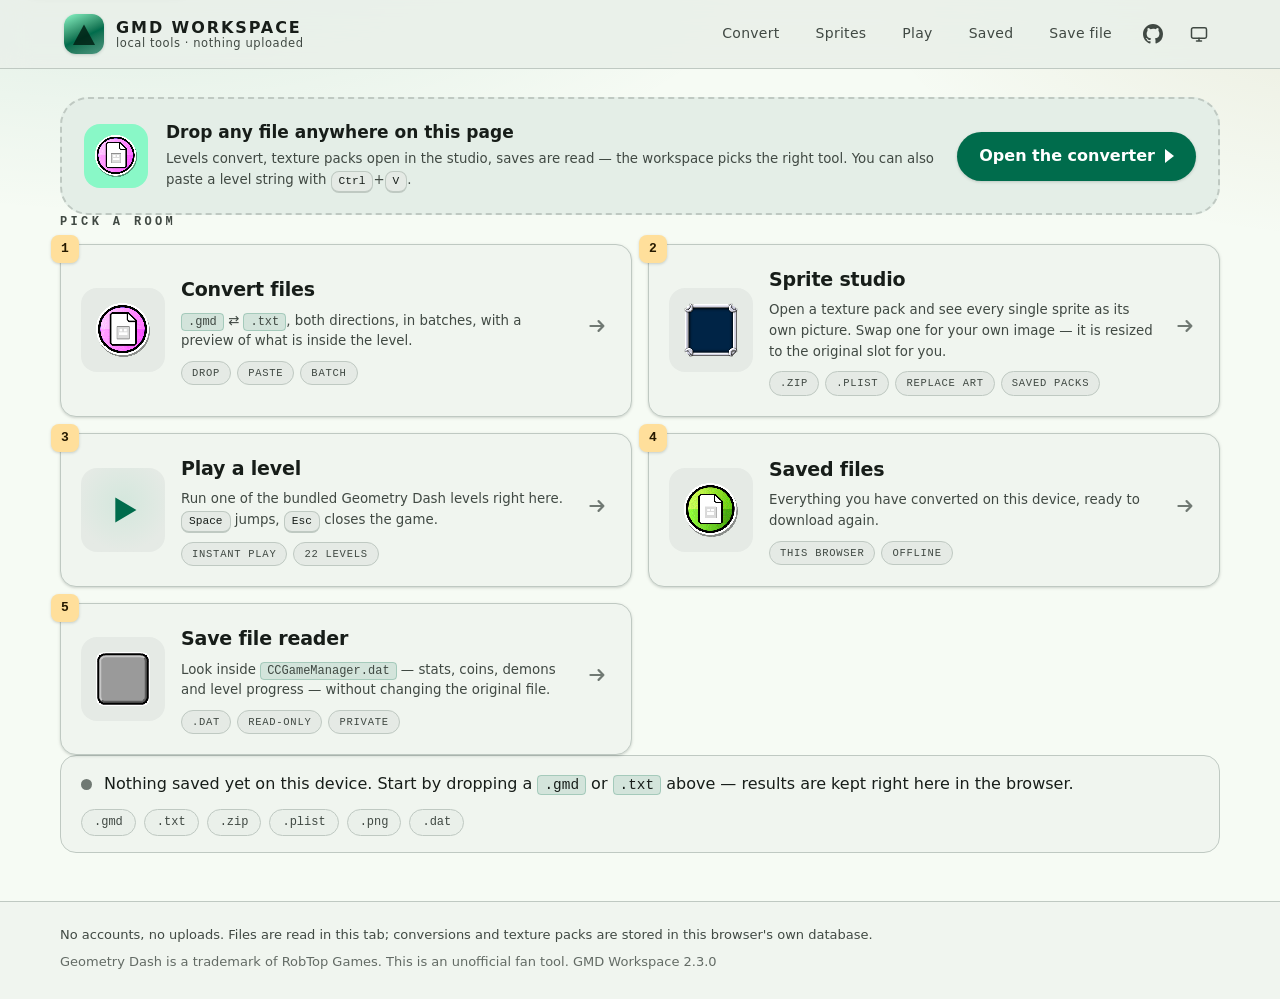
==== commit 9523ea5a: "Merge main: restored texture and save tools into the Material 3 workspace Merge origin/main (resolut" ====
--- a/app/index.html
+++ b/app/index.html
@@ -282,6 +282,10 @@
             <button type="button" class="btn ghost" id="open-pack">Open pack…</button>
             <button type="button" class="btn ghost" id="open-sprites" hidden>Import PNG / PLIST</button>
             <button type="button" class="btn primary" id="download-pack" hidden>Download updated pack (.zip)</button>
+            <button type="button" class="btn" id="uhd-convert" hidden>
+              <svg class="icon"><use href="#i-sparkle"></use></svg>UHD → HD + Original</button>
+            <button type="button" class="btn ghost" id="resolution-open" hidden>Build resolutions…</button>
+            <button type="button" class="btn ghost" id="pack-tools-open" hidden>Atlas tools…</button>
           </div>
         </div>
 
@@ -297,6 +301,17 @@
             <button type="button" class="btn primary" id="choose-pack">Choose files</button>
             <button type="button" class="btn ghost" id="choose-folder">Choose a folder</button>
             <button type="button" class="btn ghost" id="open-bundled">Try the bundled game sheets</button>
+          </div>
+          <div class="uhd-quick" id="uhd-quick">
+            <div class="uhd-quick-head">
+              <strong>Have a UHD atlas? Get the other versions in one click.</strong>
+              <small>Pick a <code>-uhd</code> PNG and its matching <code>.plist</code> together — HD (½ size) and Original (¼ size) pairs are written as one ZIP, with every frame coordinate, offset and atlas size scaled for you. The source files are not changed.</small>
+            </div>
+            <input type="file" id="uhd-input" accept=".png,.plist,image/png,application/xml,text/xml" multiple hidden>
+            <div class="uhd-quick-actions">
+              <button type="button" class="btn primary" id="uhd-quick-choose">
+                <svg class="icon"><use href="#i-sparkle"></use></svg>Convert UHD → HD + Original</button>
+            </div>
           </div>
           <small class="empty-note">Everything stays in this browser. Replacing a sprite never touches your original files.</small>
         </section>
@@ -477,6 +492,55 @@
     </form>
   </dialog>
 
+
+  <dialog id="resolution-dialog" class="sheet" aria-labelledby="resolution-title">
+    <div class="sheet-inner">
+      <div class="sheet-head">
+        <h2 id="resolution-title">Build Original / HD / UHD files</h2>
+        <button type="button" class="btn-icon" data-resolution-close aria-label="Close">
+          <svg class="icon"><use href="#i-close"></use></svg></button>
+      </div>
+      <p class="muted small">Select an existing UHD PNG + XML PLIST sheet. The source is not changed. Original and HD are derived from UHD, so they may differ from official game-supplied packs.</p>
+      <label for="resolution-source">Source atlas</label>
+      <select id="resolution-source"></select>
+      <fieldset id="resolution-targets" class="resolution-targets">
+        <legend>Output versions</legend>
+        <label><input type="checkbox" id="resolution-original" checked> Original <span class="muted small">¼ size</span></label>
+        <label><input type="checkbox" id="resolution-hd" checked> HD <span class="muted small">½ size</span></label>
+        <label><input type="checkbox" id="resolution-uhd" checked> UHD <span class="muted small">keep source pixels</span></label>
+      </fieldset>
+      <p id="resolution-status" class="muted small" role="status" aria-live="polite">Choose a source sheet, then build the ZIP.</p>
+      <div id="resolution-report" class="resolution-report" hidden></div>
+      <div class="sheet-actions">
+        <span class="spacer"></span>
+        <button type="button" class="btn ghost" data-resolution-close>Cancel</button>
+        <button type="button" class="btn primary" id="resolution-build">Build ZIP</button>
+        <button type="button" class="btn" id="resolution-download" hidden>Download ZIP</button>
+      </div>
+    </div>
+  </dialog>
+  <dialog id="pack-tools-dialog" class="sheet" aria-labelledby="pack-tools-title">
+    <div class="sheet-inner">
+      <div class="sheet-head">
+        <h2 id="pack-tools-title">Atlas tools</h2>
+        <button type="button" class="btn-icon" data-pack-tools-close aria-label="Close">
+          <svg class="icon"><use href="#i-close"></use></svg></button>
+      </div>
+      <p class="muted small">Use edit history or export a repacked / merged atlas. Imported files stay unchanged.</p>
+      <label for="pack-tools-sheet">Sheet to repack</label>
+      <select id="pack-tools-sheet"></select>
+      <p id="pack-tools-note" class="muted small" role="status"></p>
+      <div class="sheet-actions">
+        <button type="button" class="btn ghost" id="texture-undo">Undo change</button>
+        <button type="button" class="btn ghost" id="texture-redo">Redo change</button>
+        <span class="spacer"></span>
+        <button type="button" class="btn" id="repack-sheet">Repack selected sheet</button>
+        <button type="button" class="btn" id="merge-sheets">Merge PLIST sheets</button>
+        <button type="button" class="btn ghost" data-pack-tools-close>Close</button>
+      </div>
+    </div>
+  </dialog>
+
   <section id="player-overlay" class="player-overlay is-parked" role="dialog" aria-modal="true" aria-label="Level preview" tabindex="-1">
     <div class="player-bar">
       <span class="player-title" id="player-title">Level preview</span>
--- a/app/assets/workspace.css
+++ b/app/assets/workspace.css
@@ -2030,3 +2030,83 @@
   .cabinet-top, .cabinet-foot, .toasts, .studio-toast, .player-overlay, .btn, .btn-icon { display: none !important; }
   body { background: white; color: black; }
 }
+/* ====================== resolution lab, atlas tools, UHD =================== */
+/* Restored texture utilities, styled in the Material 3 system: the resolution
+   lab dialog, atlas tools dialog, and the one-click UHD -> HD + Original flow. */
+
+#resolution-dialog .sheet-inner,
+#pack-tools-dialog .sheet-inner {
+  max-height: calc(100dvh - 48px);
+  overflow: auto;
+}
+#resolution-dialog label,
+#pack-tools-dialog label { display: block; font-weight: 600; font-size: 14px; }
+#resolution-dialog select,
+#pack-tools-dialog select { width: 100%; }
+
+.resolution-targets {
+  display: grid;
+  gap: 6px;
+  margin: 0;
+  padding: 12px 16px;
+  border: 1px solid var(--outline-variant);
+  border-radius: var(--shape-md);
+  background: var(--surface-container-low);
+}
+.resolution-targets legend {
+  padding: 0 8px;
+  font-size: 12px;
+  font-weight: 700;
+  letter-spacing: .06em;
+  text-transform: uppercase;
+  color: var(--muted);
+}
+#resolution-dialog .resolution-targets label {
+  display: flex;
+  align-items: center;
+  gap: 10px;
+  font-weight: 500;
+  padding: 4px 2px;
+  cursor: pointer;
+}
+#resolution-dialog .resolution-targets label span { margin-left: auto; }
+
+.resolution-report { display: grid; gap: 8px; }
+.resolution-report-row {
+  display: grid;
+  gap: 3px;
+  padding: 12px 14px;
+  border: 1px solid var(--outline-variant);
+  border-radius: var(--shape-md);
+  background: var(--surface-container-low);
+  overflow-wrap: anywhere;
+}
+.resolution-report-row strong { font-size: 13.5px; }
+.resolution-report-row span, .resolution-report-row small { color: var(--muted); font-size: 12px; }
+.resolution-report-warning {
+  border-left: 3px solid var(--tertiary);
+  border-radius: var(--shape-sm);
+  padding: 10px 14px;
+  font-size: 12.5px;
+  background: var(--warn-soft);
+  color: var(--warn);
+}
+.resolution-report-warning ul { margin: 6px 0 0; padding-left: 20px; }
+#pack-tools-note { line-height: 1.6; }
+
+.save-actions { display: flex; flex-wrap: wrap; align-items: center; gap: 8px; }
+
+/* One-click UHD -> HD + Original */
+.uhd-quick {
+  display: grid;
+  justify-items: center;
+  gap: 10px;
+  padding: 18px;
+  border: 1px solid var(--outline-variant);
+  border-radius: var(--shape-lg);
+  background: color-mix(in srgb, var(--primary) 6%, var(--surface-container-low));
+}
+.uhd-quick-head { display: grid; gap: 4px; justify-items: center; text-align: center; }
+.uhd-quick-head strong { font-size: 15px; }
+.uhd-quick-head small { color: var(--muted); font-size: 12.5px; max-width: 52ch; line-height: 1.55; }
+.uhd-quick-actions { display: flex; gap: 10px; flex-wrap: wrap; justify-content: center; }
